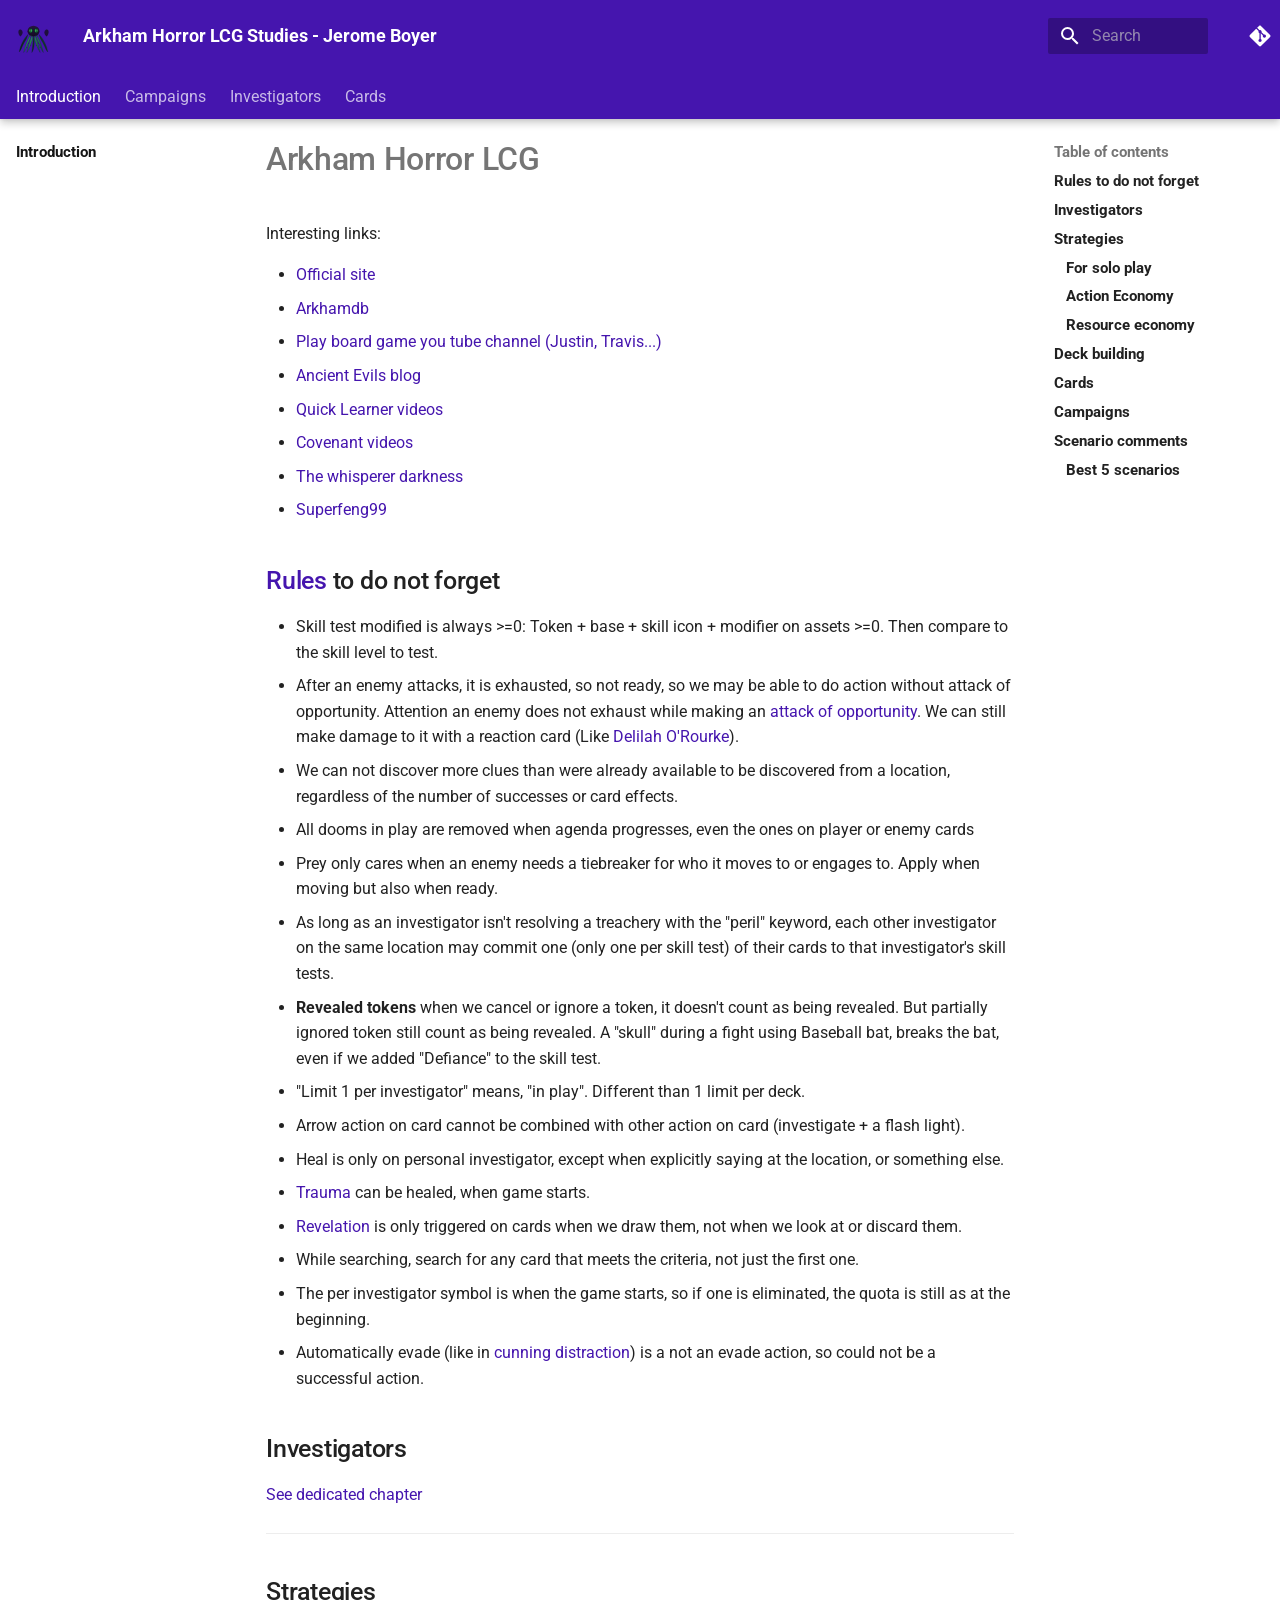
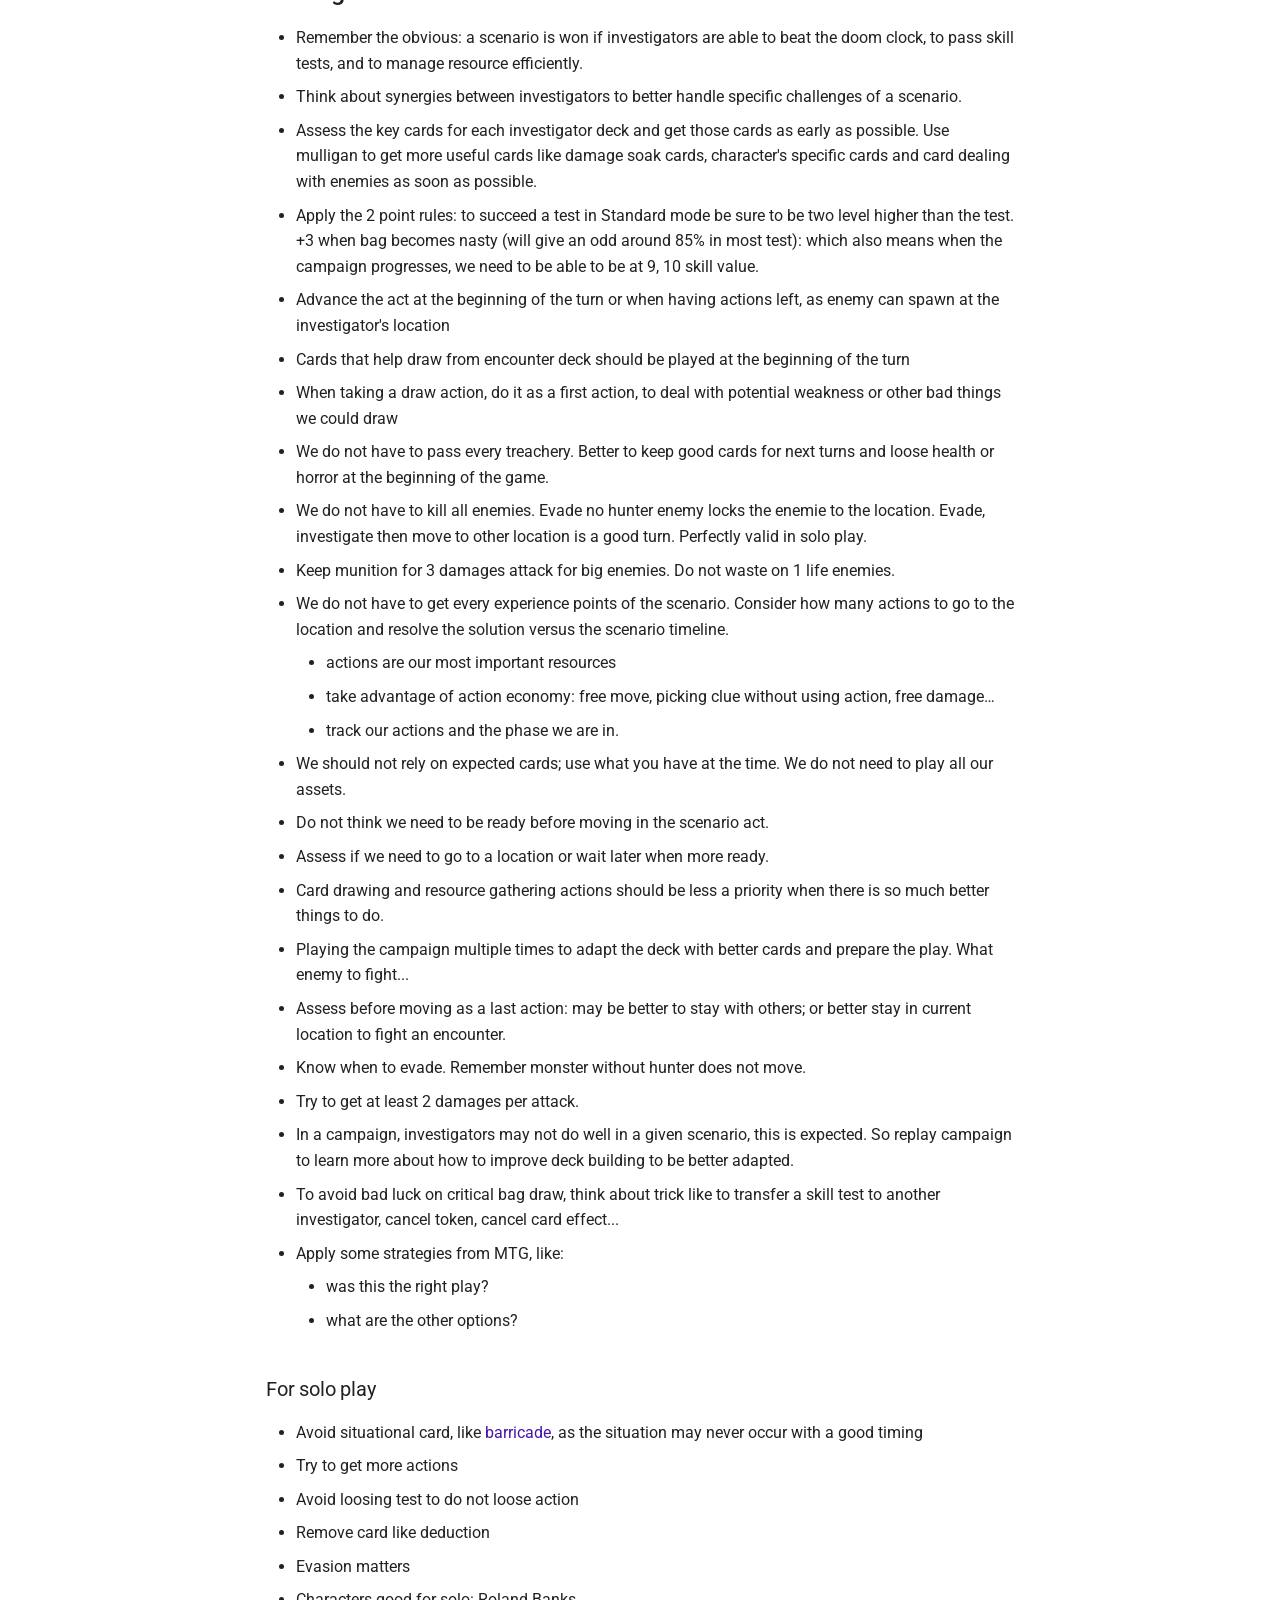
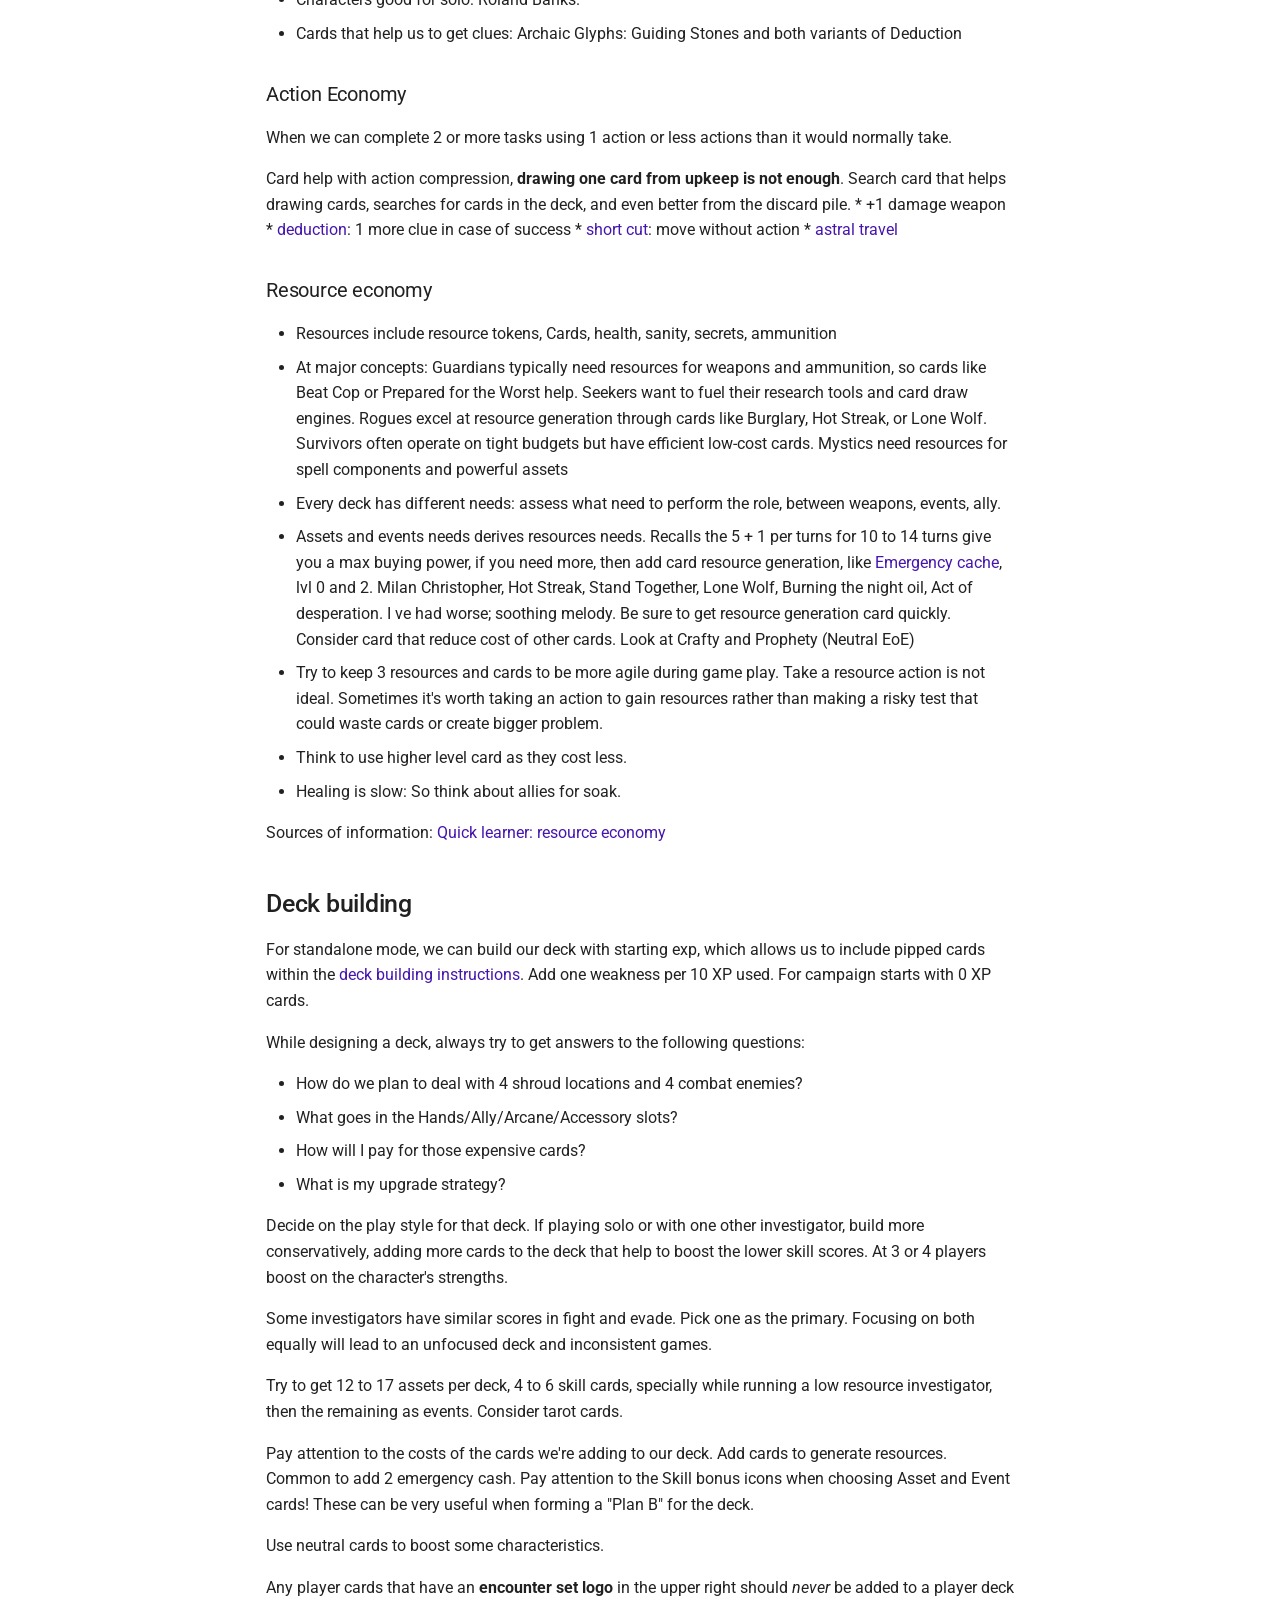
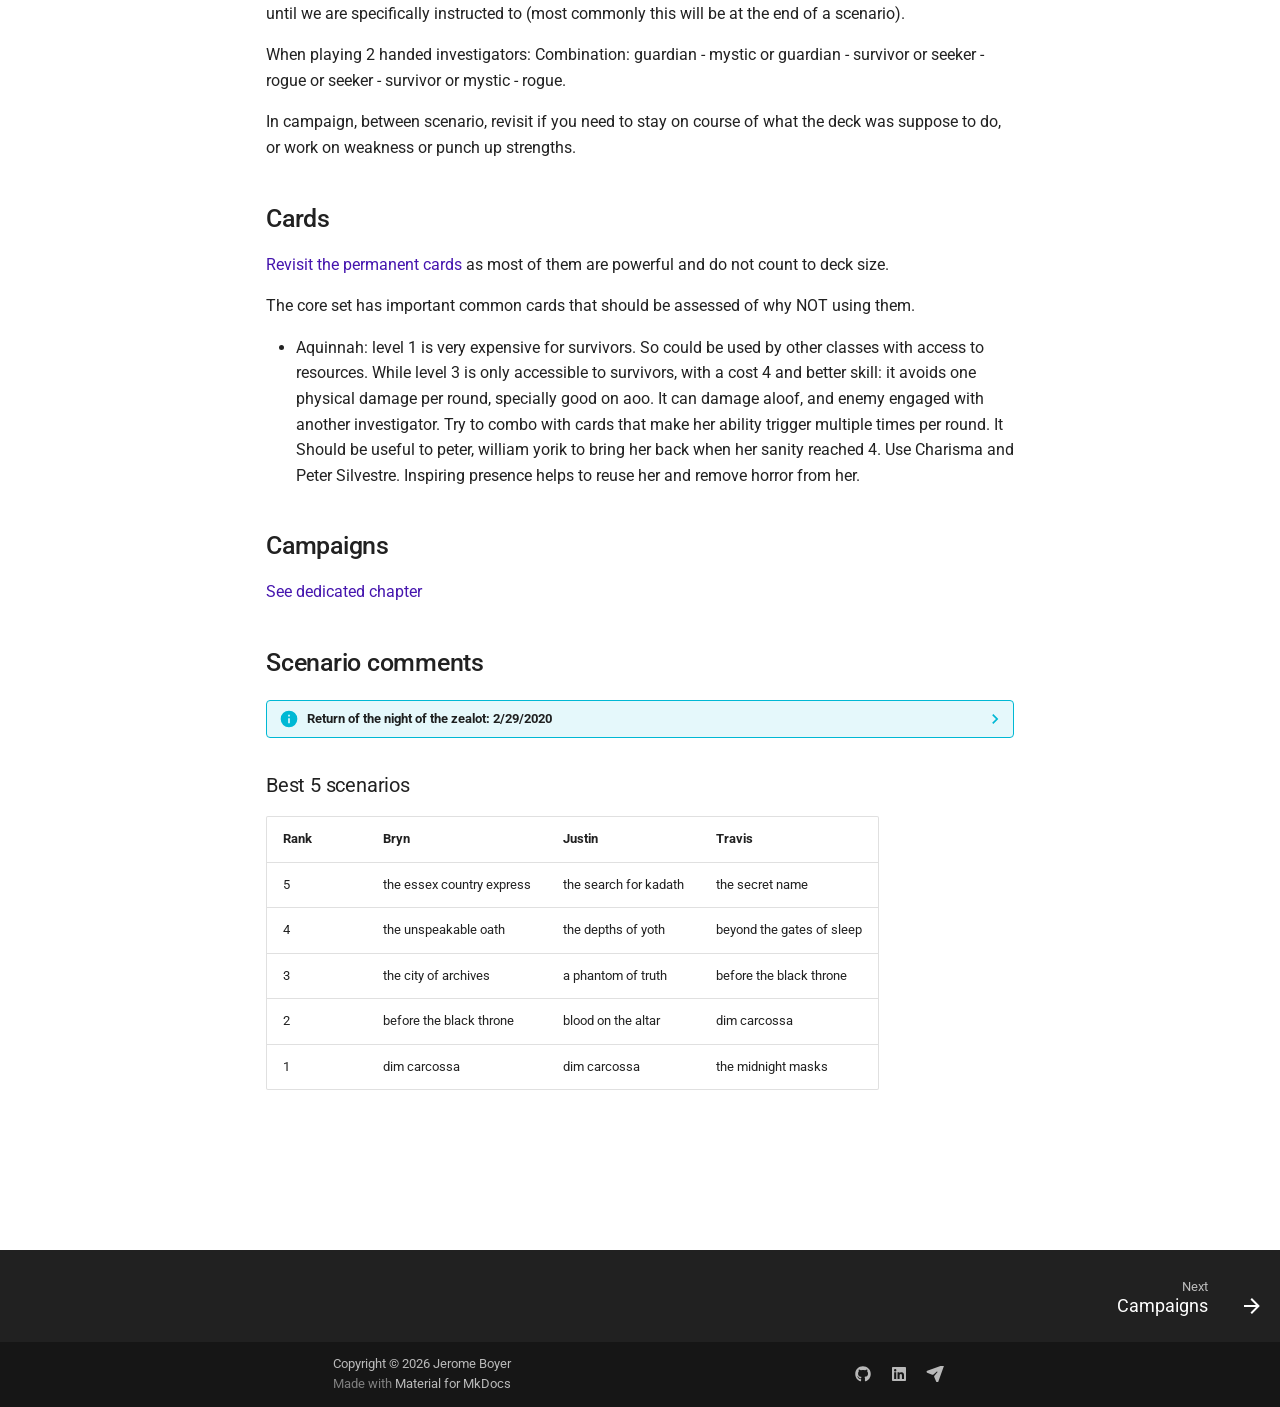
==== index.html @ 2cd0165d "Deployed e284523 with MkDocs version: 1.6.1" ====
<!doctype html><html lang=en class=no-js> <head><meta charset=utf-8><meta name=viewport content="width=device-width,initial-scale=1"><link href=https://jbcodeforce.github.io/ah/ rel=canonical><link href=campaigns/ rel=next><link rel=icon href=assets/logo.svg><meta name=generator content="mkdocs-1.6.1, mkdocs-material-9.7.6"><title>Arkham Horror LCG - Arkham Horror LCG Studies - Jerome Boyer</title><link rel=stylesheet href=assets/stylesheets/main.484c7ddc.min.css><link rel=stylesheet href=assets/stylesheets/palette.ab4e12ef.min.css><link rel=preconnect href=https://fonts.gstatic.com crossorigin><link rel=stylesheet href="https://fonts.googleapis.com/css?family=Roboto:300,300i,400,400i,700,700i%7CRoboto+Mono:400,400i,700,700i&display=fallback"><style>:root{--md-text-font:"Roboto";--md-code-font:"Roboto Mono"}</style><link rel=stylesheet href=extra.css><script>__md_scope=new URL(".",location),__md_hash=e=>[...e].reduce(((e,_)=>(e<<5)-e+_.charCodeAt(0)),0),__md_get=(e,_=localStorage,t=__md_scope)=>JSON.parse(_.getItem(t.pathname+"."+e)),__md_set=(e,_,t=localStorage,a=__md_scope)=>{try{t.setItem(a.pathname+"."+e,JSON.stringify(_))}catch(e){}}</script></head> <body dir=ltr data-md-color-scheme=default data-md-color-primary=indigo data-md-color-accent=indigo> <input class=md-toggle data-md-toggle=drawer type=checkbox id=__drawer autocomplete=off> <input class=md-toggle data-md-toggle=search type=checkbox id=__search autocomplete=off> <label class=md-overlay for=__drawer></label> <div data-md-component=skip> <a href=#arkham-horror-lcg class=md-skip> Skip to content </a> </div> <div data-md-component=announce> </div> <header class="md-header md-header--shadow md-header--lifted" data-md-component=header> <nav class="md-header__inner md-grid" aria-label=Header> <a href=. title="Arkham Horror LCG Studies - Jerome Boyer" class="md-header__button md-logo" aria-label="Arkham Horror LCG Studies - Jerome Boyer" data-md-component=logo> <img src=assets/logo.svg alt=logo> </a> <label class="md-header__button md-icon" for=__drawer> <svg xmlns=http://www.w3.org/2000/svg viewbox="0 0 24 24"><path d="M3 6h18v2H3zm0 5h18v2H3zm0 5h18v2H3z"/></svg> </label> <div class=md-header__title data-md-component=header-title> <div class=md-header__ellipsis> <div class=md-header__topic> <span class=md-ellipsis> Arkham Horror LCG Studies - Jerome Boyer </span> </div> <div class=md-header__topic data-md-component=header-topic> <span class=md-ellipsis> Arkham Horror LCG </span> </div> </div> </div> <label class="md-header__button md-icon" for=__search> <svg xmlns=http://www.w3.org/2000/svg viewbox="0 0 24 24"><path d="M9.5 3A6.5 6.5 0 0 1 16 9.5c0 1.61-.59 3.09-1.56 4.23l.27.27h.79l5 5-1.5 1.5-5-5v-.79l-.27-.27A6.52 6.52 0 0 1 9.5 16 6.5 6.5 0 0 1 3 9.5 6.5 6.5 0 0 1 9.5 3m0 2C7 5 5 7 5 9.5S7 14 9.5 14 14 12 14 9.5 12 5 9.5 5"/></svg> </label> <div class=md-search data-md-component=search role=dialog> <label class=md-search__overlay for=__search></label> <div class=md-search__inner role=search> <form class=md-search__form name=search> <input type=text class=md-search__input name=query aria-label=Search placeholder=Search autocapitalize=off autocorrect=off autocomplete=off spellcheck=false data-md-component=search-query required> <label class="md-search__icon md-icon" for=__search> <svg xmlns=http://www.w3.org/2000/svg viewbox="0 0 24 24"><path d="M9.5 3A6.5 6.5 0 0 1 16 9.5c0 1.61-.59 3.09-1.56 4.23l.27.27h.79l5 5-1.5 1.5-5-5v-.79l-.27-.27A6.52 6.52 0 0 1 9.5 16 6.5 6.5 0 0 1 3 9.5 6.5 6.5 0 0 1 9.5 3m0 2C7 5 5 7 5 9.5S7 14 9.5 14 14 12 14 9.5 12 5 9.5 5"/></svg> <svg xmlns=http://www.w3.org/2000/svg viewbox="0 0 24 24"><path d="M20 11v2H8l5.5 5.5-1.42 1.42L4.16 12l7.92-7.92L13.5 5.5 8 11z"/></svg> </label> <nav class=md-search__options aria-label=Search> <button type=reset class="md-search__icon md-icon" title=Clear aria-label=Clear tabindex=-1> <svg xmlns=http://www.w3.org/2000/svg viewbox="0 0 24 24"><path d="M19 6.41 17.59 5 12 10.59 6.41 5 5 6.41 10.59 12 5 17.59 6.41 19 12 13.41 17.59 19 19 17.59 13.41 12z"/></svg> </button> </nav> <div class=md-search__suggest data-md-component=search-suggest></div> </form> <div class=md-search__output> <div class=md-search__scrollwrap tabindex=0 data-md-scrollfix> <div class=md-search-result data-md-component=search-result> <div class=md-search-result__meta> Initializing search </div> <ol class=md-search-result__list role=presentation></ol> </div> </div> </div> </div> </div> <div class=md-header__source> <a href=https://github.com/jbcodeforce/ah title="Go to repository" class=md-source data-md-component=source> <div class="md-source__icon md-icon"> <svg xmlns=http://www.w3.org/2000/svg viewbox="0 0 448 512"><!-- Font Awesome Free 7.1.0 by @fontawesome - https://fontawesome.com License - https://fontawesome.com/license/free (Icons: CC BY 4.0, Fonts: SIL OFL 1.1, Code: MIT License) Copyright 2025 Fonticons, Inc.--><path d="M439.6 236.1 244 40.5c-5.4-5.5-12.8-8.5-20.4-8.5s-15 3-20.4 8.4L162.5 81l51.5 51.5c27.1-9.1 52.7 16.8 43.4 43.7l49.7 49.7c34.2-11.8 61.2 31 35.5 56.7-26.5 26.5-70.2-2.9-56-37.3L240.3 199v121.9c25.3 12.5 22.3 41.8 9.1 55-6.4 6.4-15.2 10.1-24.3 10.1s-17.8-3.6-24.3-10.1c-17.6-17.6-11.1-46.9 11.2-56v-123c-20.8-8.5-24.6-30.7-18.6-45L142.6 101 8.5 235.1C3 240.6 0 247.9 0 255.5s3 15 8.5 20.4l195.6 195.7c5.4 5.4 12.7 8.4 20.4 8.4s15-3 20.4-8.4l194.7-194.7c5.4-5.4 8.4-12.8 8.4-20.4s-3-15-8.4-20.4"/></svg> </div> <div class=md-source__repository> GitHub </div> </a> </div> </nav> <nav class=md-tabs aria-label=Tabs data-md-component=tabs> <div class=md-grid> <ul class=md-tabs__list> <li class="md-tabs__item md-tabs__item--active"> <a href=. class=md-tabs__link> Introduction </a> </li> <li class=md-tabs__item> <a href=campaigns/ class=md-tabs__link> Campaigns </a> </li> <li class=md-tabs__item> <a href=investigators/ class=md-tabs__link> Investigators </a> </li> <li class=md-tabs__item> <a href=cards/ class=md-tabs__link> Cards </a> </li> </ul> </div> </nav> </header> <div class=md-container data-md-component=container> <main class=md-main data-md-component=main> <div class="md-main__inner md-grid"> <div class="md-sidebar md-sidebar--primary" data-md-component=sidebar data-md-type=navigation> <div class=md-sidebar__scrollwrap> <div class=md-sidebar__inner> <nav class="md-nav md-nav--primary md-nav--lifted" aria-label=Navigation data-md-level=0> <label class=md-nav__title for=__drawer> <a href=. title="Arkham Horror LCG Studies - Jerome Boyer" class="md-nav__button md-logo" aria-label="Arkham Horror LCG Studies - Jerome Boyer" data-md-component=logo> <img src=assets/logo.svg alt=logo> </a> Arkham Horror LCG Studies - Jerome Boyer </label> <div class=md-nav__source> <a href=https://github.com/jbcodeforce/ah title="Go to repository" class=md-source data-md-component=source> <div class="md-source__icon md-icon"> <svg xmlns=http://www.w3.org/2000/svg viewbox="0 0 448 512"><!-- Font Awesome Free 7.1.0 by @fontawesome - https://fontawesome.com License - https://fontawesome.com/license/free (Icons: CC BY 4.0, Fonts: SIL OFL 1.1, Code: MIT License) Copyright 2025 Fonticons, Inc.--><path d="M439.6 236.1 244 40.5c-5.4-5.5-12.8-8.5-20.4-8.5s-15 3-20.4 8.4L162.5 81l51.5 51.5c27.1-9.1 52.7 16.8 43.4 43.7l49.7 49.7c34.2-11.8 61.2 31 35.5 56.7-26.5 26.5-70.2-2.9-56-37.3L240.3 199v121.9c25.3 12.5 22.3 41.8 9.1 55-6.4 6.4-15.2 10.1-24.3 10.1s-17.8-3.6-24.3-10.1c-17.6-17.6-11.1-46.9 11.2-56v-123c-20.8-8.5-24.6-30.7-18.6-45L142.6 101 8.5 235.1C3 240.6 0 247.9 0 255.5s3 15 8.5 20.4l195.6 195.7c5.4 5.4 12.7 8.4 20.4 8.4s15-3 20.4-8.4l194.7-194.7c5.4-5.4 8.4-12.8 8.4-20.4s-3-15-8.4-20.4"/></svg> </div> <div class=md-source__repository> GitHub </div> </a> </div> <ul class=md-nav__list data-md-scrollfix> <li class="md-nav__item md-nav__item--active"> <input class="md-nav__toggle md-toggle" type=checkbox id=__toc> <label class="md-nav__link md-nav__link--active" for=__toc> <span class=md-ellipsis> Introduction </span> <span class="md-nav__icon md-icon"></span> </label> <a href=. class="md-nav__link md-nav__link--active"> <span class=md-ellipsis> Introduction </span> </a> <nav class="md-nav md-nav--secondary" aria-label="Table of contents"> <label class=md-nav__title for=__toc> <span class="md-nav__icon md-icon"></span> Table of contents </label> <ul class=md-nav__list data-md-component=toc data-md-scrollfix> <li class=md-nav__item> <a href=#rules-to-do-not-forget class=md-nav__link> <span class=md-ellipsis> Rules to do not forget </span> </a> </li> <li class=md-nav__item> <a href=#investigators class=md-nav__link> <span class=md-ellipsis> Investigators </span> </a> </li> <li class=md-nav__item> <a href=#strategies class=md-nav__link> <span class=md-ellipsis> Strategies </span> </a> <nav class=md-nav aria-label=Strategies> <ul class=md-nav__list> <li class=md-nav__item> <a href=#for-solo-play class=md-nav__link> <span class=md-ellipsis> For solo play </span> </a> </li> <li class=md-nav__item> <a href=#action-economy class=md-nav__link> <span class=md-ellipsis> Action Economy </span> </a> </li> <li class=md-nav__item> <a href=#resource-economy class=md-nav__link> <span class=md-ellipsis> Resource economy </span> </a> </li> </ul> </nav> </li> <li class=md-nav__item> <a href=#deck-building class=md-nav__link> <span class=md-ellipsis> Deck building </span> </a> </li> <li class=md-nav__item> <a href=#cards class=md-nav__link> <span class=md-ellipsis> Cards </span> </a> </li> <li class=md-nav__item> <a href=#campaigns class=md-nav__link> <span class=md-ellipsis> Campaigns </span> </a> </li> <li class=md-nav__item> <a href=#scenario-comments class=md-nav__link> <span class=md-ellipsis> Scenario comments </span> </a> <nav class=md-nav aria-label="Scenario comments"> <ul class=md-nav__list> <li class=md-nav__item> <a href=#best-5-scenarios class=md-nav__link> <span class=md-ellipsis> Best 5 scenarios </span> </a> </li> </ul> </nav> </li> </ul> </nav> </li> <li class=md-nav__item> <a href=campaigns/ class=md-nav__link> <span class=md-ellipsis> Campaigns </span> </a> </li> <li class="md-nav__item md-nav__item--nested"> <input class="md-nav__toggle md-toggle " type=checkbox id=__nav_3> <label class=md-nav__link for=__nav_3 id=__nav_3_label tabindex=0> <span class=md-ellipsis> Investigators </span> <span class="md-nav__icon md-icon"></span> </label> <nav class=md-nav data-md-level=1 aria-labelledby=__nav_3_label aria-expanded=false> <label class=md-nav__title for=__nav_3> <span class="md-nav__icon md-icon"></span> Investigators </label> <ul class=md-nav__list data-md-scrollfix> <li class=md-nav__item> <a href=investigators/ class=md-nav__link> <span class=md-ellipsis> Investigator List </span> </a> </li> <li class=md-nav__item> <a href=investigators/agatha_crane/ class=md-nav__link> <span class=md-ellipsis> Agatha Crane </span> </a> </li> </ul> </nav> </li> <li class=md-nav__item> <a href=cards/ class=md-nav__link> <span class=md-ellipsis> Cards </span> </a> </li> </ul> </nav> </div> </div> </div> <div class="md-sidebar md-sidebar--secondary" data-md-component=sidebar data-md-type=toc> <div class=md-sidebar__scrollwrap> <div class=md-sidebar__inner> <nav class="md-nav md-nav--secondary" aria-label="Table of contents"> <label class=md-nav__title for=__toc> <span class="md-nav__icon md-icon"></span> Table of contents </label> <ul class=md-nav__list data-md-component=toc data-md-scrollfix> <li class=md-nav__item> <a href=#rules-to-do-not-forget class=md-nav__link> <span class=md-ellipsis> Rules to do not forget </span> </a> </li> <li class=md-nav__item> <a href=#investigators class=md-nav__link> <span class=md-ellipsis> Investigators </span> </a> </li> <li class=md-nav__item> <a href=#strategies class=md-nav__link> <span class=md-ellipsis> Strategies </span> </a> <nav class=md-nav aria-label=Strategies> <ul class=md-nav__list> <li class=md-nav__item> <a href=#for-solo-play class=md-nav__link> <span class=md-ellipsis> For solo play </span> </a> </li> <li class=md-nav__item> <a href=#action-economy class=md-nav__link> <span class=md-ellipsis> Action Economy </span> </a> </li> <li class=md-nav__item> <a href=#resource-economy class=md-nav__link> <span class=md-ellipsis> Resource economy </span> </a> </li> </ul> </nav> </li> <li class=md-nav__item> <a href=#deck-building class=md-nav__link> <span class=md-ellipsis> Deck building </span> </a> </li> <li class=md-nav__item> <a href=#cards class=md-nav__link> <span class=md-ellipsis> Cards </span> </a> </li> <li class=md-nav__item> <a href=#campaigns class=md-nav__link> <span class=md-ellipsis> Campaigns </span> </a> </li> <li class=md-nav__item> <a href=#scenario-comments class=md-nav__link> <span class=md-ellipsis> Scenario comments </span> </a> <nav class=md-nav aria-label="Scenario comments"> <ul class=md-nav__list> <li class=md-nav__item> <a href=#best-5-scenarios class=md-nav__link> <span class=md-ellipsis> Best 5 scenarios </span> </a> </li> </ul> </nav> </li> </ul> </nav> </div> </div> </div> <div class=md-content data-md-component=content> <article class="md-content__inner md-typeset"> <h1 id=arkham-horror-lcg>Arkham Horror LCG<a class=headerlink href=#arkham-horror-lcg title="Permanent link">&para;</a></h1> <p>Interesting links:</p> <ul> <li><a href=https://www.fantasyflightgames.com/en/products/arkham-horror-the-card-game/ >Official site</a></li> <li><a href=https://arkhamdb.com>Arkhamdb</a></li> <li><a href=https://www.youtube.com/@PlayingBoardGames>Play board game you tube channel (Justin, Travis...)</a></li> <li><a href=https://derbk.com/ancientevils/ >Ancient Evils blog</a></li> <li><a href=https://www.youtube.com/@Quick_Learner/videos>Quick Learner videos</a></li> <li><a href="https://www.youtube.com/playlist?list=PLmHifZPFC_JsRF8Zrav13ESRNaEJ6i967">Covenant videos</a></li> <li><a href=https://www.youtube.com/@TheWhispererinDarkness>The whisperer darkness</a></li> <li><a href=https://www.youtube.com/@superfeng99/videos>Superfeng99</a></li> </ul> <h2 id=rules-to-do-not-forget><a href=https://arkhamdb.com/rules>Rules</a> to do not forget<a class=headerlink href=#rules-to-do-not-forget title="Permanent link">&para;</a></h2> <ul> <li>Skill test modified is always &gt;=0: Token + base + skill icon + modifier on assets &gt;=0. Then compare to the skill level to test.</li> <li>After an enemy attacks, it is exhausted, so not ready, so we may be able to do action without attack of opportunity. Attention an enemy does not exhaust while making an <a href=https://arkhamdb.com/rules#Attack_of_Opportunity>attack of opportunity</a>. We can still make damage to it with a reaction card (Like <a href=https://arkhamdb.com/card/06281>Delilah O'Rourke</a>).</li> <li>We can not discover more clues than were already available to be discovered from a location, regardless of the number of successes or card effects.</li> <li>All dooms in play are removed when agenda progresses, even the ones on player or enemy cards</li> <li>Prey only cares when an enemy needs a tiebreaker for who it moves to or engages to. Apply when moving but also when ready.</li> <li>As long as an investigator isn't resolving a treachery with the "peril" keyword, each other investigator on the same location may commit one (only one per skill test) of their cards to that investigator's skill tests.</li> <li><strong>Revealed tokens</strong> when we cancel or ignore a token, it doesn't count as being revealed. But partially ignored token still count as being revealed. A "skull" during a fight using Baseball bat, breaks the bat, even if we added "Defiance" to the skill test.</li> <li>"Limit 1 per investigator" means, "in play". Different than 1 limit per deck.</li> <li>Arrow action on card cannot be combined with other action on card (investigate + a flash light).</li> <li>Heal is only on personal investigator, except when explicitly saying at the location, or something else.</li> <li><a href=https://arkhamdb.com/rules#Trauma>Trauma</a> can be healed, when game starts.</li> <li><a href=https://arkhamdb.com/rules#Revelation>Revelation</a> is only triggered on cards when we draw them, not when we look at or discard them.</li> <li>While searching, search for any card that meets the criteria, not just the first one.</li> <li>The per investigator symbol is when the game starts, so if one is eliminated, the quota is still as at the beginning.</li> <li>Automatically evade (like in <a href=https://arkhamdb.com/card/01078>cunning distraction</a>) is a not an evade action, so could not be a successful action. </li> </ul> <h2 id=investigators>Investigators<a class=headerlink href=#investigators title="Permanent link">&para;</a></h2> <p><a href=investigators.md>See dedicated chapter</a></p> <hr> <h2 id=strategies>Strategies<a class=headerlink href=#strategies title="Permanent link">&para;</a></h2> <ul> <li>Remember the obvious: a scenario is won if investigators are able to beat the doom clock, to pass skill tests, and to manage resource efficiently.</li> <li>Think about synergies between investigators to better handle specific challenges of a scenario.</li> <li>Assess the key cards for each investigator deck and get those cards as early as possible. Use mulligan to get more useful cards like damage soak cards, character's specific cards and card dealing with enemies as soon as possible. </li> <li>Apply the 2 point rules: to succeed a test in Standard mode be sure to be two level higher than the test. +3 when bag becomes nasty (will give an odd around 85% in most test): which also means when the campaign progresses, we need to be able to be at 9, 10 skill value.</li> <li>Advance the act at the beginning of the turn or when having actions left, as enemy can spawn at the investigator's location</li> <li>Cards that help draw from encounter deck should be played at the beginning of the turn</li> <li>When taking a draw action, do it as a first action, to deal with potential weakness or other bad things we could draw</li> <li>We do not have to pass every treachery. Better to keep good cards for next turns and loose health or horror at the beginning of the game.</li> <li>We do not have to kill all enemies. Evade no hunter enemy locks the enemie to the location. Evade, investigate then move to other location is a good turn. Perfectly valid in solo play.</li> <li>Keep munition for 3 damages attack for big enemies. Do not waste on 1 life enemies.</li> <li> <p>We do not have to get every experience points of the scenario. Consider how many actions to go to the location and resolve the solution versus the scenario timeline.</p> <ul> <li>actions are our most important resources</li> <li>take advantage of action economy: free move, picking clue without using action, free damage…</li> <li>track our actions and the phase we are in.</li> </ul> </li> <li> <p>We should not rely on expected cards; use what you have at the time. We do not need to play all our assets.</p> </li> <li>Do not think we need to be ready before moving in the scenario act.</li> <li>Assess if we need to go to a location or wait later when more ready.</li> <li>Card drawing and resource gathering actions should be less a priority when there is so much better things to do.</li> <li>Playing the campaign multiple times to adapt the deck with better cards and prepare the play. What enemy to fight...</li> <li>Assess before moving as a last action: may be better to stay with others; or better stay in current location to fight an encounter.</li> <li>Know when to evade. Remember monster without hunter does not move. </li> <li>Try to get at least 2 damages per attack.</li> <li>In a campaign, investigators may not do well in a given scenario, this is expected. So replay campaign to learn more about how to improve deck building to be better adapted.</li> <li>To avoid bad luck on critical bag draw, think about trick like to transfer a skill test to another investigator, cancel token, cancel card effect...</li> <li> <p>Apply some strategies from MTG, like: </p> <ul> <li>was this the right play?</li> <li>what are the other options?</li> </ul> </li> </ul> <h3 id=for-solo-play>For solo play<a class=headerlink href=#for-solo-play title="Permanent link">&para;</a></h3> <ul> <li>Avoid situational card, like <a href=https://arkhamdb.com/card/01038>barricade</a>, as the situation may never occur with a good timing</li> <li>Try to get more actions</li> <li>Avoid loosing test to do not loose action</li> <li>Remove card like deduction</li> <li>Evasion matters</li> <li>Characters good for solo: Roland Banks. </li> <li>Cards that help us to get clues: Archaic Glyphs: Guiding Stones and both variants of Deduction</li> </ul> <h3 id=action-economy>Action Economy<a class=headerlink href=#action-economy title="Permanent link">&para;</a></h3> <p>When we can complete 2 or more tasks using 1 action or less actions than it would normally take.</p> <p>Card help with action compression, <strong>drawing one card from upkeep is not enough</strong>. Search card that helps drawing cards, searches for cards in the deck, and even better from the discard pile. * +1 damage weapon * <a href=https://arkhamdb.com/card/02150>deduction</a>: 1 more clue in case of success * <a href="https://arkhamdb.com/find?q=short+cut&sort=set&view=card&decks=all&spoilers=hide">short cut</a>: move without action * <a href=https://arkhamdb.com/card/03034>astral travel</a> </p> <h3 id=resource-economy>Resource economy<a class=headerlink href=#resource-economy title="Permanent link">&para;</a></h3> <ul> <li>Resources include resource tokens, Cards, health, sanity, secrets, ammunition </li> <li>At major concepts: Guardians typically need resources for weapons and ammunition, so cards like Beat Cop or Prepared for the Worst help. Seekers want to fuel their research tools and card draw engines. Rogues excel at resource generation through cards like Burglary, Hot Streak, or Lone Wolf. Survivors often operate on tight budgets but have efficient low-cost cards. Mystics need resources for spell components and powerful assets</li> <li>Every deck has different needs: assess what need to perform the role, between weapons, events, ally. </li> <li>Assets and events needs derives resources needs. Recalls the 5 + 1 per turns for 10 to 14 turns give you a max buying power, if you need more, then add card resource generation, like <a href>Emergency cache</a>, lvl 0 and 2. Milan Christopher, Hot Streak, Stand Together, Lone Wolf, Burning the night oil, Act of desperation. I ve had worse; soothing melody. Be sure to get resource generation card quickly. Consider card that reduce cost of other cards. Look at Crafty and Prophety (Neutral EoE)</li> <li>Try to keep 3 resources and cards to be more agile during game play. Take a resource action is not ideal. Sometimes it's worth taking an action to gain resources rather than making a risky test that could waste cards or create bigger problem.</li> <li>Think to use higher level card as they cost less.</li> <li>Healing is slow: So think about allies for soak. </li> </ul> <p>Sources of information: <a href="https://www.youtube.com/watch?v=AVLicWnVVxM">Quick learner: resource economy</a></p> <h2 id=deck-building>Deck building<a class=headerlink href=#deck-building title="Permanent link">&para;</a></h2> <p>For standalone mode, we can build our deck with starting exp, which allows us to include pipped cards within the <a href=https://arkhamdb.com/rules#Experience>deck building instructions</a>. Add one weakness per 10 XP used. For campaign starts with 0 XP cards.</p> <p>While designing a deck, always try to get answers to the following questions:</p> <ul> <li>How do we plan to deal with 4 shroud locations and 4 combat enemies?</li> <li>What goes in the Hands/Ally/Arcane/Accessory slots?</li> <li>How will I pay for those expensive cards?</li> <li>What is my upgrade strategy?</li> </ul> <p>Decide on the play style for that deck. If playing solo or with one other investigator, build more conservatively, adding more cards to the deck that help to boost the lower skill scores. At 3 or 4 players boost on the character's strengths.</p> <p>Some investigators have similar scores in fight and evade. Pick one as the primary. Focusing on both equally will lead to an unfocused deck and inconsistent games.</p> <p>Try to get 12 to 17 assets per deck, 4 to 6 skill cards, specially while running a low resource investigator, then the remaining as events. Consider tarot cards.</p> <p>Pay attention to the costs of the cards we're adding to our deck. Add cards to generate resources. Common to add 2 emergency cash. Pay attention to the Skill bonus icons when choosing Asset and Event cards! These can be very useful when forming a "Plan B" for the deck.</p> <p>Use neutral cards to boost some characteristics.</p> <p>Any player cards that have an <strong>encounter set logo</strong> in the upper right should <em>never</em> be added to a player deck until we are specifically instructed to (most commonly this will be at the end of a scenario).</p> <p>When playing 2 handed investigators: Combination: guardian - mystic or guardian - survivor or seeker - rogue or seeker - survivor or mystic - rogue.</p> <p>In campaign, between scenario, revisit if you need to stay on course of what the deck was suppose to do, or work on weakness or punch up strengths. </p> <h2 id=cards>Cards<a class=headerlink href=#cards title="Permanent link">&para;</a></h2> <p><a href="https://arkhamdb.com/find?q=x%3Apermanent&decks=player">Revisit the permanent cards</a> as most of them are powerful and do not count to deck size.</p> <p>The core set has important common cards that should be assessed of why NOT using them.</p> <ul> <li>Aquinnah: level 1 is very expensive for survivors. So could be used by other classes with access to resources. While level 3 is only accessible to survivors, with a cost 4 and better skill: it avoids one physical damage per round, specially good on aoo. It can damage aloof, and enemy engaged with another investigator. Try to combo with cards that make her ability trigger multiple times per round. It Should be useful to peter, william yorik to bring her back when her sanity reached 4. Use Charisma and Peter Silvestre. Inspiring presence helps to reuse her and remove horror from her.</li> </ul> <h2 id=campaigns>Campaigns<a class=headerlink href=#campaigns title="Permanent link">&para;</a></h2> <p><a href=campaign.md>See dedicated chapter</a></p> <h2 id=scenario-comments>Scenario comments<a class=headerlink href=#scenario-comments title="Permanent link">&para;</a></h2> <details class="- info"> <summary>Return of the night of the zealot: 2/29/2020</summary> <p>with <a href=https://arkhamdb.com/deck/view/627017>Daisy Walker</a> and <a href=https://arkhamdb.com/deck/view/611917>Skid O’Toole</a>.</p> <ul> <li>Daisy and Skid get rid of the ghouls priest at the last turn.</li> <li>Lita Chantler burns the house to the ground. and joins Daisy to work on enemies</li> <li>Daisy has 2 traumas after the gathering</li> <li>The team gets insight into the hidden world of the Mythos: total victory: 6 VP for gouls 2 VP location + 2 = 10 VPs</li> <li>Daisy spent 6 xp and skids 10 xp</li> <li>The midnight masks: R2. </li> <li>Cultists we interrogated: ruth turner, peter warren</li> <li>Cultists who got away: bill cooper, herman collins, victoria devereux, jeremiah pierce</li> <li>It is past midnight</li> <li>5xp but skids has his hospital debts so only 3xps for him</li> <li>Ghoul priest is still alive.</li> <li>The cult worships Umordhoth a monstrous entity from another realm. But we discovered that lita sets this event in motion. From a journal possessed by the cultist, there is a dark ritual to be performed in the wood of south Arkham to bring umordhoth back.</li> </ul> </details> <h3 id=best-5-scenarios>Best 5 scenarios<a class=headerlink href=#best-5-scenarios title="Permanent link">&para;</a></h3> <table> <thead> <tr> <th>Rank</th> <th>Bryn</th> <th>Justin</th> <th>Travis</th> </tr> </thead> <tbody> <tr> <td>5</td> <td>the essex country express</td> <td>the search for kadath</td> <td>the secret name</td> </tr> <tr> <td>4</td> <td>the unspeakable oath</td> <td>the depths of yoth</td> <td>beyond the gates of sleep</td> </tr> <tr> <td>3</td> <td>the city of archives</td> <td>a phantom of truth</td> <td>before the black throne</td> </tr> <tr> <td>2</td> <td>before the black throne</td> <td>blood on the altar</td> <td>dim carcossa</td> </tr> <tr> <td>1</td> <td>dim carcossa</td> <td>dim carcossa</td> <td>the midnight masks</td> </tr> </tbody> </table> </article> </div> <script>var tabs=__md_get("__tabs");if(Array.isArray(tabs))e:for(var set of document.querySelectorAll(".tabbed-set")){var labels=set.querySelector(".tabbed-labels");for(var tab of tabs)for(var label of labels.getElementsByTagName("label"))if(label.innerText.trim()===tab){var input=document.getElementById(label.htmlFor);input.checked=!0;continue e}}</script> <script>var target=document.getElementById(location.hash.slice(1));target&&target.name&&(target.checked=target.name.startsWith("__tabbed_"))</script> </div> <button type=button class="md-top md-icon" data-md-component=top hidden> <svg xmlns=http://www.w3.org/2000/svg viewbox="0 0 24 24"><path d="M13 20h-2V8l-5.5 5.5-1.42-1.42L12 4.16l7.92 7.92-1.42 1.42L13 8z"/></svg> Back to top </button> </main> <footer class=md-footer> <nav class="md-footer__inner md-grid" aria-label=Footer> <a href=campaigns/ class="md-footer__link md-footer__link--next" aria-label="Next: Campaigns"> <div class=md-footer__title> <span class=md-footer__direction> Next </span> <div class=md-ellipsis> Campaigns </div> </div> <div class="md-footer__button md-icon"> <svg xmlns=http://www.w3.org/2000/svg viewbox="0 0 24 24"><path d="M4 11v2h12l-5.5 5.5 1.42 1.42L19.84 12l-7.92-7.92L10.5 5.5 16 11z"/></svg> </div> </a> </nav> <div class="md-footer-meta md-typeset"> <div class="md-footer-meta__inner md-grid"> <div class=md-copyright> <div class=md-copyright__highlight> Copyright &copy; 2026 Jerome Boyer </div> Made with <a href=https://squidfunk.github.io/mkdocs-material/ target=_blank rel=noopener> Material for MkDocs </a> </div> <div class=md-social> <a href=https://github.com/jbcodeforce target=_blank rel=noopener title=github.com class=md-social__link> <svg xmlns=http://www.w3.org/2000/svg viewbox="0 0 512 512"><!-- Font Awesome Free 7.1.0 by @fontawesome - https://fontawesome.com License - https://fontawesome.com/license/free (Icons: CC BY 4.0, Fonts: SIL OFL 1.1, Code: MIT License) Copyright 2025 Fonticons, Inc.--><path d="M173.9 397.4c0 2-2.3 3.6-5.2 3.6-3.3.3-5.6-1.3-5.6-3.6 0-2 2.3-3.6 5.2-3.6 3-.3 5.6 1.3 5.6 3.6m-31.1-4.5c-.7 2 1.3 4.3 4.3 4.9 2.6 1 5.6 0 6.2-2s-1.3-4.3-4.3-5.2c-2.6-.7-5.5.3-6.2 2.3m44.2-1.7c-2.9.7-4.9 2.6-4.6 4.9.3 2 2.9 3.3 5.9 2.6 2.9-.7 4.9-2.6 4.6-4.6-.3-1.9-3-3.2-5.9-2.9M252.8 8C114.1 8 8 113.3 8 252c0 110.9 69.8 205.8 169.5 239.2 12.8 2.3 17.3-5.6 17.3-12.1 0-6.2-.3-40.4-.3-61.4 0 0-70 15-84.7-29.8 0 0-11.4-29.1-27.8-36.6 0 0-22.9-15.7 1.6-15.4 0 0 24.9 2 38.6 25.8 21.9 38.6 58.6 27.5 72.9 20.9 2.3-16 8.8-27.1 16-33.7-55.9-6.2-112.3-14.3-112.3-110.5 0-27.5 7.6-41.3 23.6-58.9-2.6-6.5-11.1-33.3 2.6-67.9 20.9-6.5 69 27 69 27 20-5.6 41.5-8.5 62.8-8.5s42.8 2.9 62.8 8.5c0 0 48.1-33.6 69-27 13.7 34.7 5.2 61.4 2.6 67.9 16 17.7 25.8 31.5 25.8 58.9 0 96.5-58.9 104.2-114.8 110.5 9.2 7.9 17 22.9 17 46.4 0 33.7-.3 75.4-.3 83.6 0 6.5 4.6 14.4 17.3 12.1C436.2 457.8 504 362.9 504 252 504 113.3 391.5 8 252.8 8M105.2 352.9c-1.3 1-1 3.3.7 5.2 1.6 1.6 3.9 2.3 5.2 1 1.3-1 1-3.3-.7-5.2-1.6-1.6-3.9-2.3-5.2-1m-10.8-8.1c-.7 1.3.3 2.9 2.3 3.9 1.6 1 3.6.7 4.3-.7.7-1.3-.3-2.9-2.3-3.9-2-.6-3.6-.3-4.3.7m32.4 35.6c-1.6 1.3-1 4.3 1.3 6.2 2.3 2.3 5.2 2.6 6.5 1 1.3-1.3.7-4.3-1.3-6.2-2.2-2.3-5.2-2.6-6.5-1m-11.4-14.7c-1.6 1-1.6 3.6 0 5.9s4.3 3.3 5.6 2.3c1.6-1.3 1.6-3.9 0-6.2-1.4-2.3-4-3.3-5.6-2"/></svg> </a> <a href=https://linkedin.com/in/jeromeboyer target=_blank rel=noopener title=linkedin.com class=md-social__link> <svg xmlns=http://www.w3.org/2000/svg viewbox="0 0 448 512"><!-- Font Awesome Free 7.1.0 by @fontawesome - https://fontawesome.com License - https://fontawesome.com/license/free (Icons: CC BY 4.0, Fonts: SIL OFL 1.1, Code: MIT License) Copyright 2025 Fonticons, Inc.--><path d="M416 32H31.9C14.3 32 0 46.5 0 64.3v383.4C0 465.5 14.3 480 31.9 480H416c17.6 0 32-14.5 32-32.3V64.3c0-17.8-14.4-32.3-32-32.3M135.4 416H69V202.2h66.5V416zM102.2 96a38.5 38.5 0 1 1 0 77 38.5 38.5 0 1 1 0-77m282.1 320h-66.4V312c0-24.8-.5-56.7-34.5-56.7-34.6 0-39.9 27-39.9 54.9V416h-66.4V202.2h63.7v29.2h.9c8.9-16.8 30.6-34.5 62.9-34.5 67.2 0 79.7 44.3 79.7 101.9z"/></svg> </a> <a href target=_blank rel=noopener title class=md-social__link> <svg xmlns=http://www.w3.org/2000/svg viewbox="0 0 576 512"><!-- Font Awesome Free 7.1.0 by @fontawesome - https://fontawesome.com License - https://fontawesome.com/license/free (Icons: CC BY 4.0, Fonts: SIL OFL 1.1, Code: MIT License) Copyright 2025 Fonticons, Inc.--><path d="M536.4-26.3c9.8-3.5 20.6-1 28 6.3s9.8 18.2 6.3 28l-178 496.9c-5 13.9-18.1 23.1-32.8 23.1-14.2 0-27-8.6-32.3-21.7l-64.2-158c-4.5-11-2.5-23.6 5.2-32.6l94.5-112.4c5.1-6.1 4.7-15-.9-20.6s-14.6-6-20.6-.9l-112.4 94.3c-9.1 7.6-21.6 9.6-32.6 5.2L38.1 216.8c-13.1-5.3-21.7-18.1-21.7-32.3 0-14.7 9.2-27.8 23.1-32.8z"/></svg> </a> </div> </div> </div> </footer> </div> <div class=md-dialog data-md-component=dialog> <div class="md-dialog__inner md-typeset"></div> </div> <div class=md-progress data-md-component=progress role=progressbar></div> <script id=__config type=application/json>{"annotate": null, "base": ".", "features": ["content.code.annotate", "content.code.copy", "content.tooltips", "content.tabs.link", "search.suggest", "search.highlight", "navigation.instant", "navigation.instant.progress", "navigation.tabs", "navigation.tabs.sticky", "navigation.tracking", "navigation.top", "navigation.footer"], "search": "assets/javascripts/workers/search.2c215733.min.js", "tags": null, "translations": {"clipboard.copied": "Copied to clipboard", "clipboard.copy": "Copy to clipboard", "search.result.more.one": "1 more on this page", "search.result.more.other": "# more on this page", "search.result.none": "No matching documents", "search.result.one": "1 matching document", "search.result.other": "# matching documents", "search.result.placeholder": "Type to start searching", "search.result.term.missing": "Missing", "select.version": "Select version"}, "version": null}</script> <script src=assets/javascripts/bundle.79ae519e.min.js></script> </body> </html>
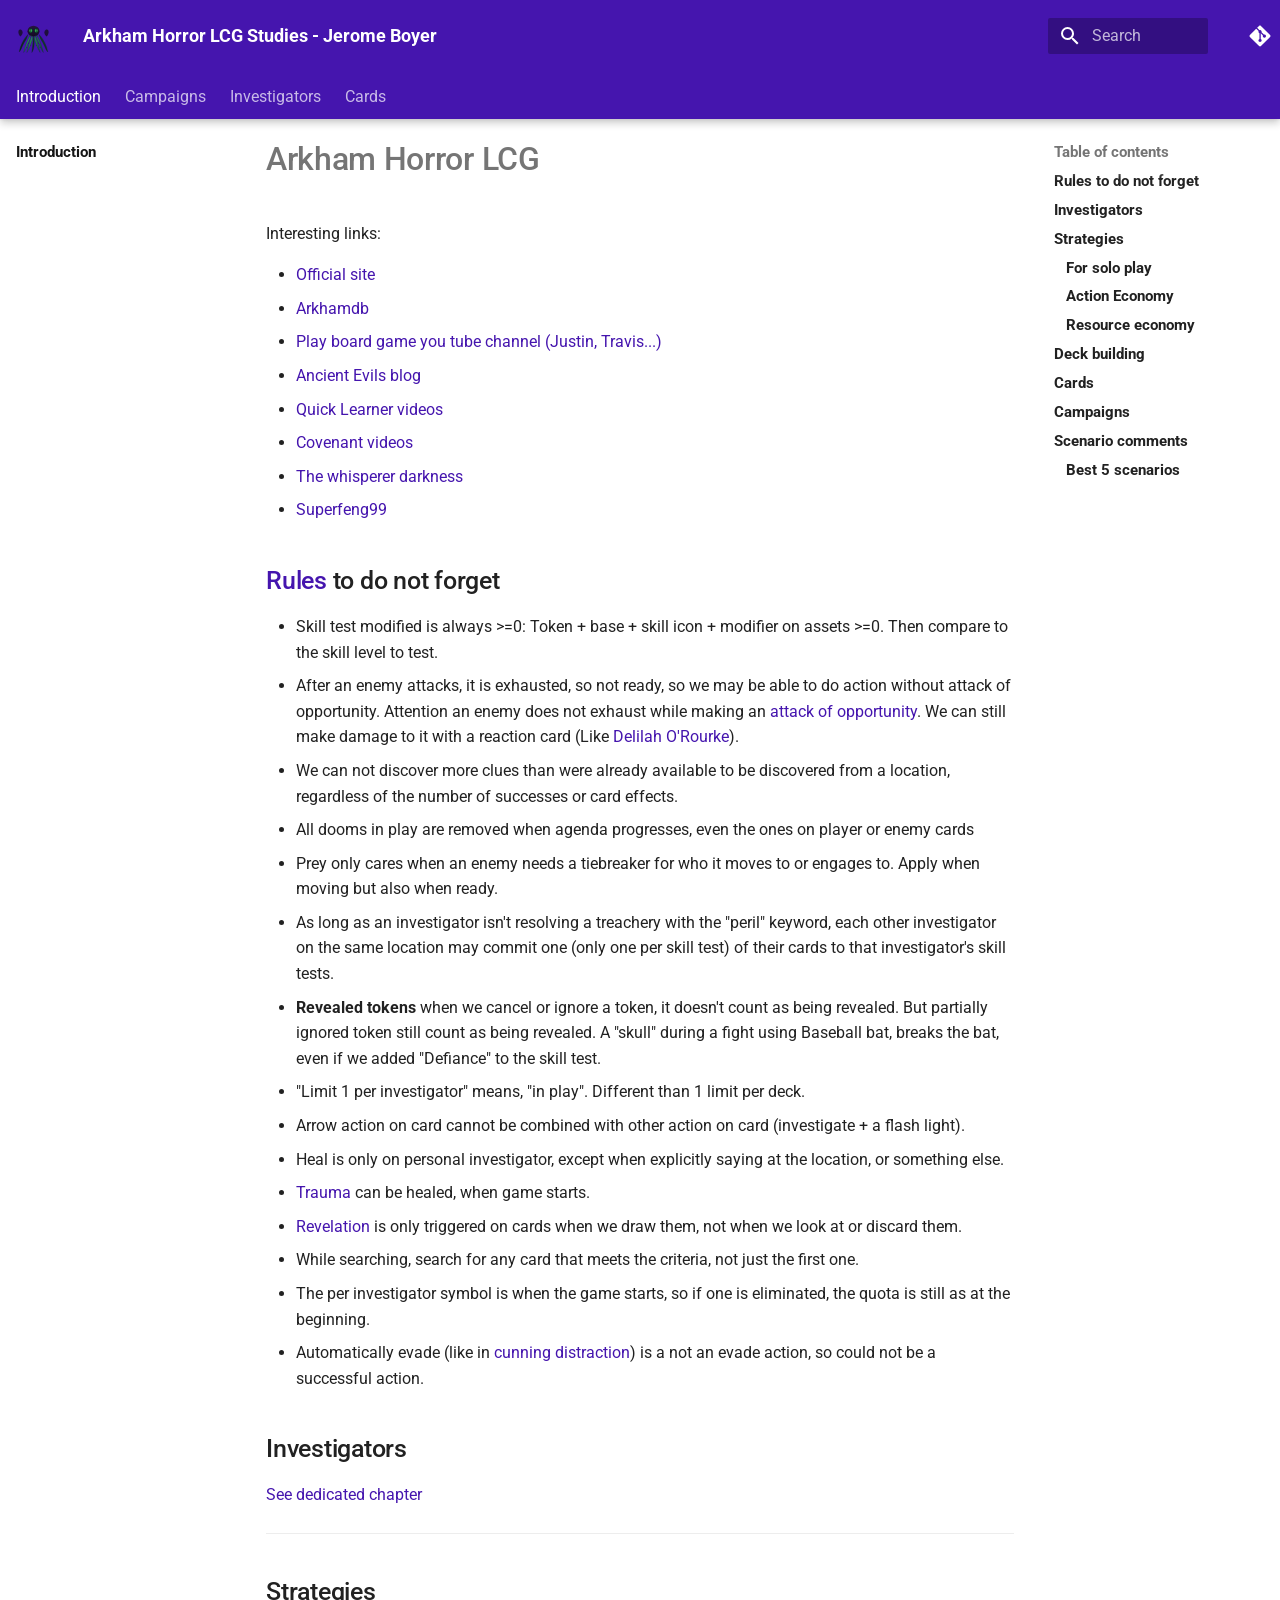
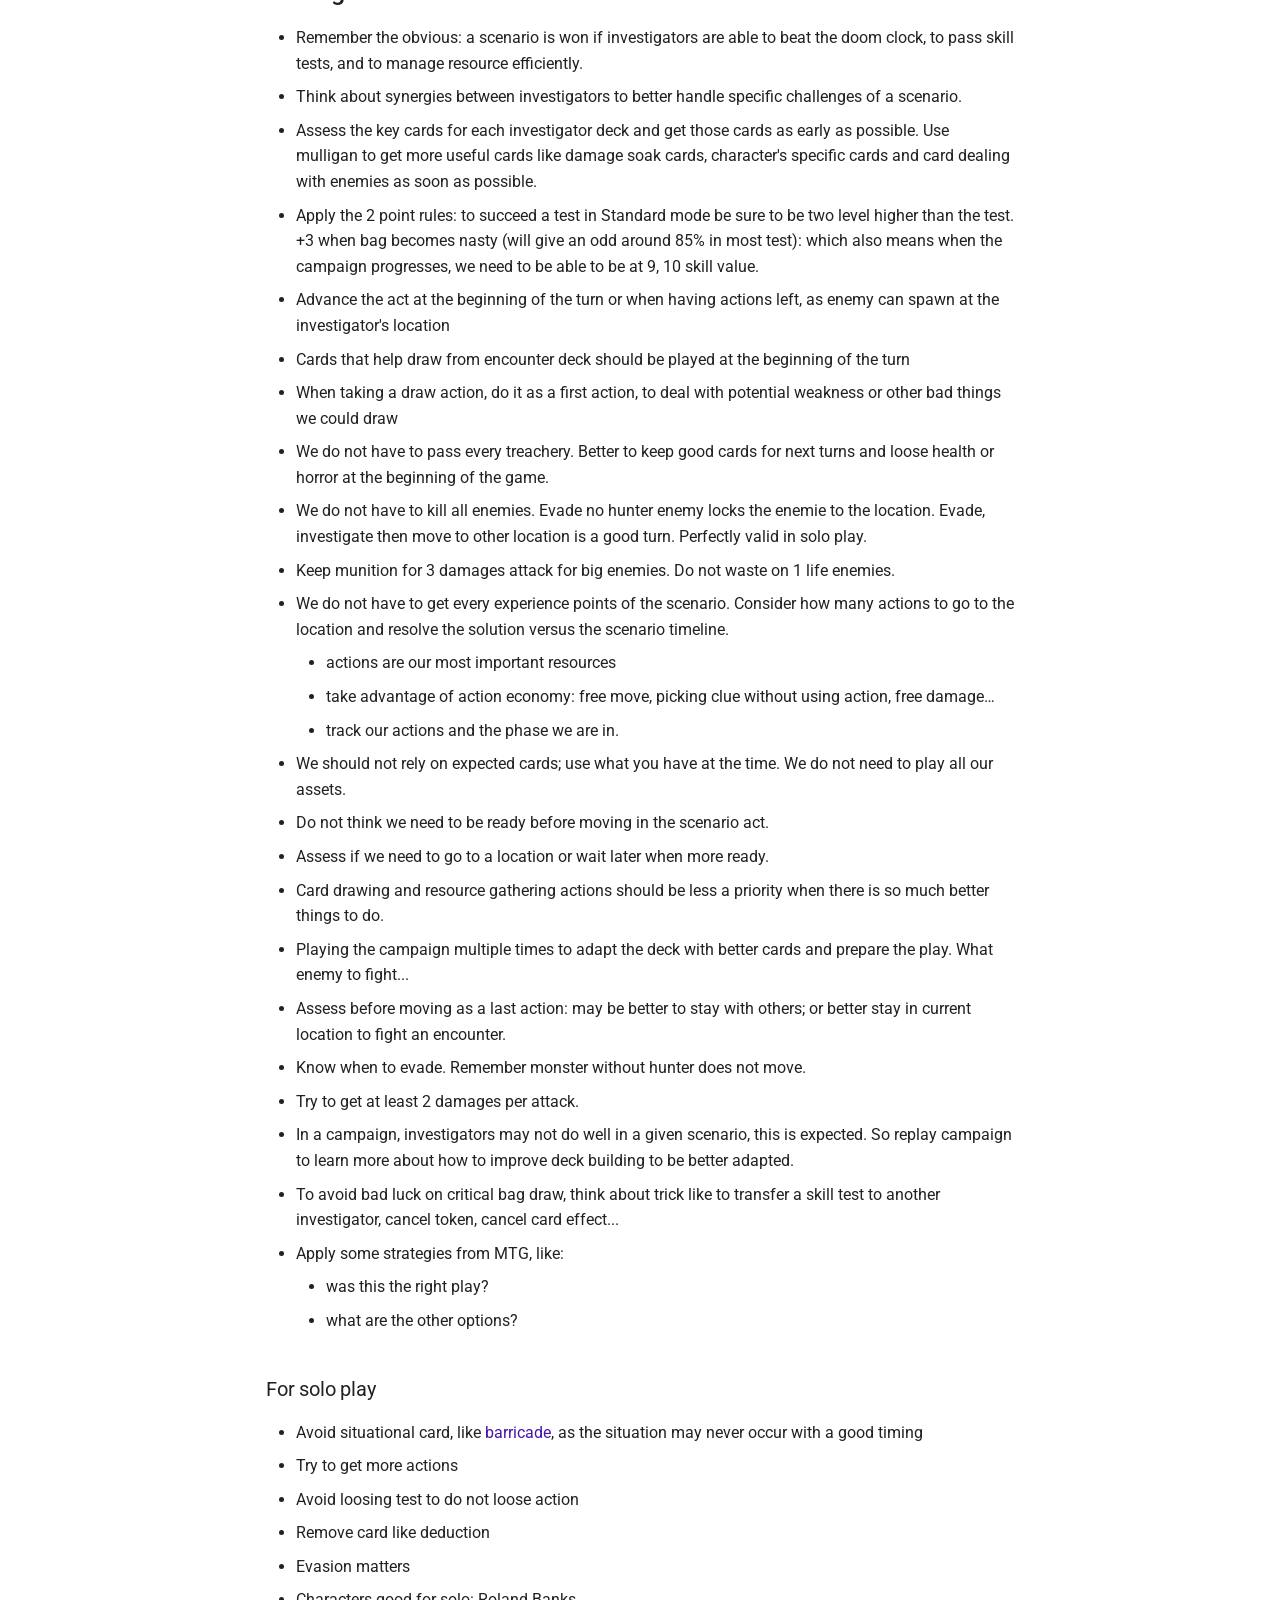
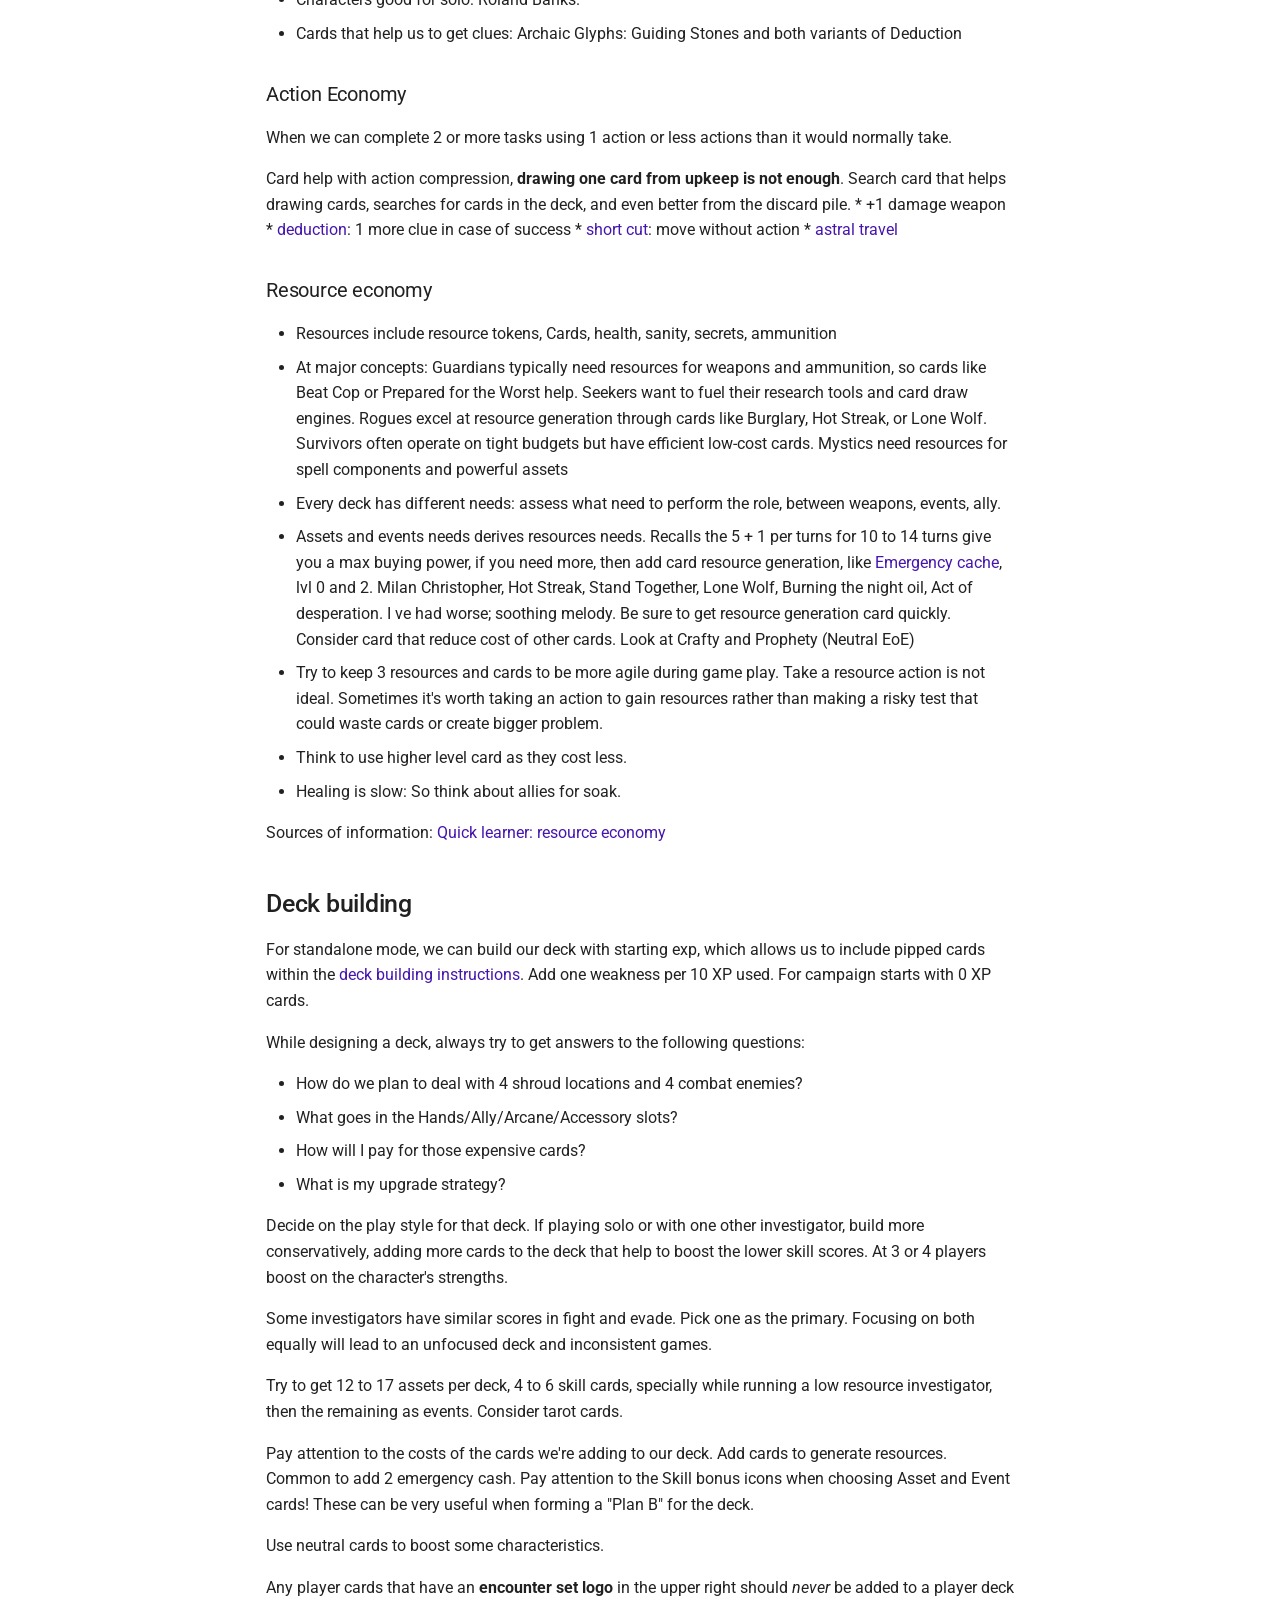
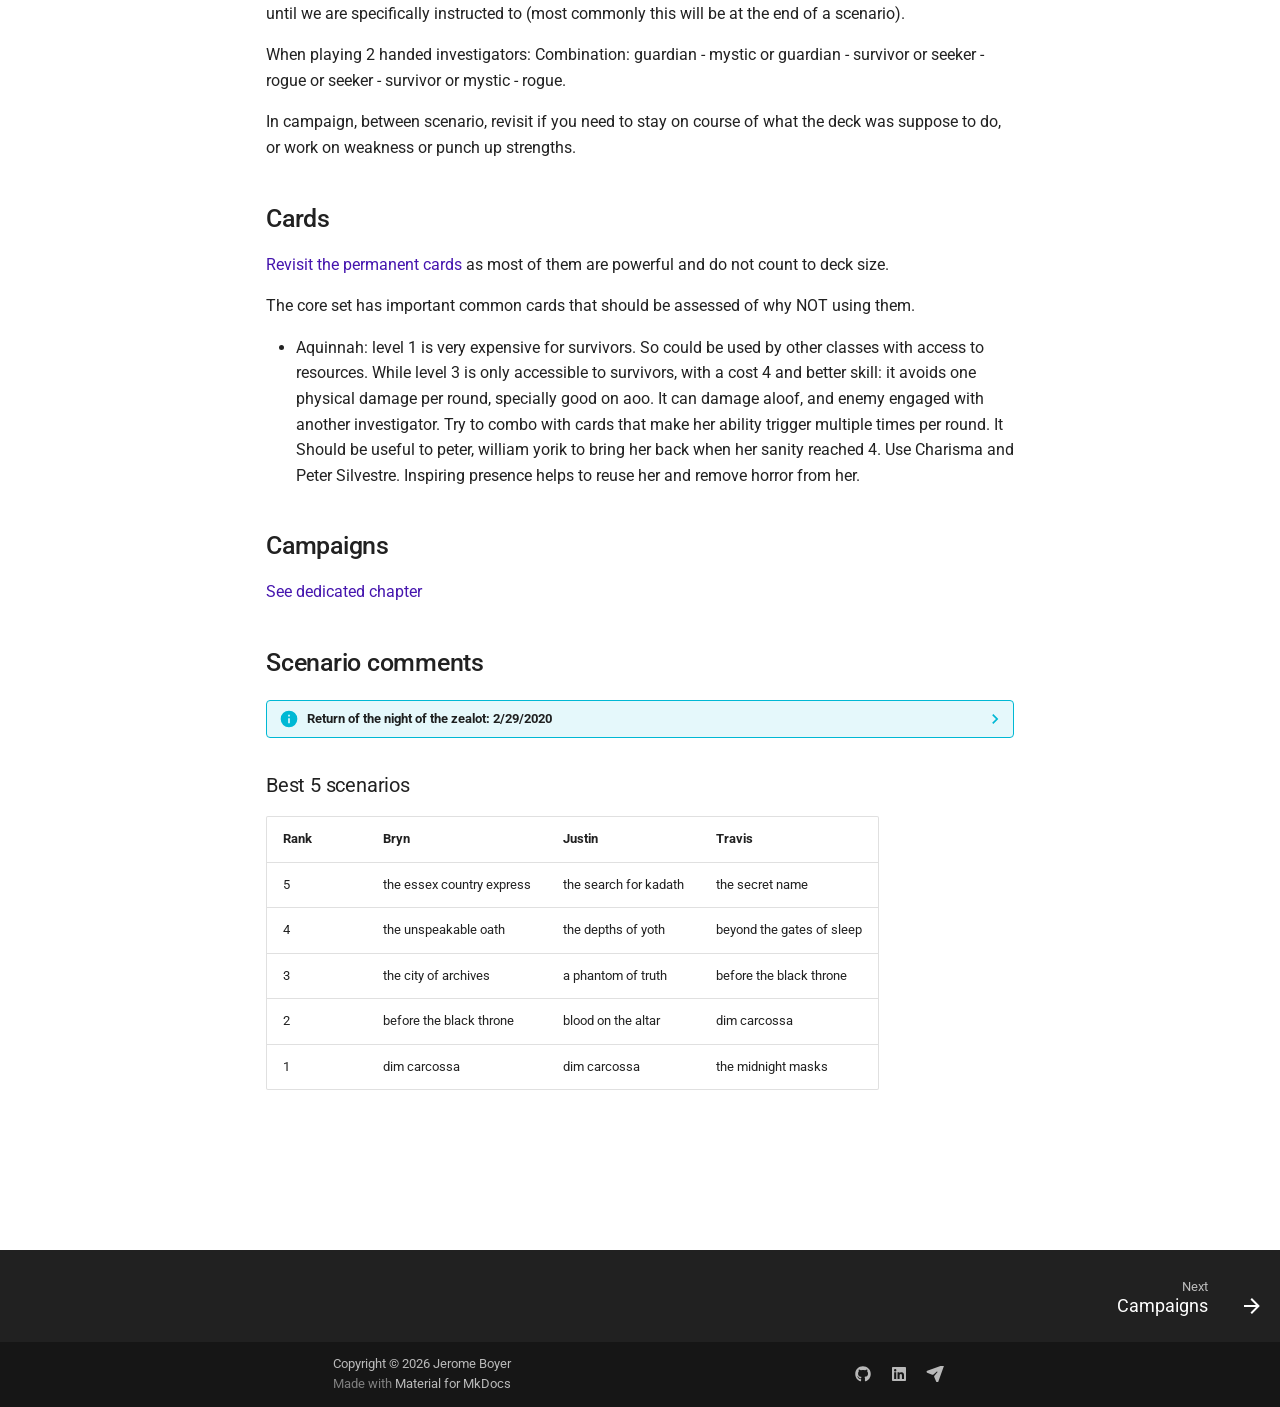
==== commit 3c69a66d: "Deployed c0a9370 with MkDocs version: 1.6.1" ====
--- a/index.html
+++ b/index.html
@@ -1 +1 @@
-<!doctype html><html lang=en class=no-js> <head><meta charset=utf-8><meta name=viewport content="width=device-width,initial-scale=1"><link href=https://jbcodeforce.github.io/ah/ rel=canonical><link href=campaigns/ rel=next><link rel=icon href=assets/logo.svg><meta name=generator content="mkdocs-1.6.1, mkdocs-material-9.7.6"><title>Arkham Horror LCG - Arkham Horror LCG Studies - Jerome Boyer</title><link rel=stylesheet href=assets/stylesheets/main.484c7ddc.min.css><link rel=stylesheet href=assets/stylesheets/palette.ab4e12ef.min.css><link rel=preconnect href=https://fonts.gstatic.com crossorigin><link rel=stylesheet href="https://fonts.googleapis.com/css?family=Roboto:300,300i,400,400i,700,700i%7CRoboto+Mono:400,400i,700,700i&display=fallback"><style>:root{--md-text-font:"Roboto";--md-code-font:"Roboto Mono"}</style><link rel=stylesheet href=extra.css><script>__md_scope=new URL(".",location),__md_hash=e=>[...e].reduce(((e,_)=>(e<<5)-e+_.charCodeAt(0)),0),__md_get=(e,_=localStorage,t=__md_scope)=>JSON.parse(_.getItem(t.pathname+"."+e)),__md_set=(e,_,t=localStorage,a=__md_scope)=>{try{t.setItem(a.pathname+"."+e,JSON.stringify(_))}catch(e){}}</script></head> <body dir=ltr data-md-color-scheme=default data-md-color-primary=indigo data-md-color-accent=indigo> <input class=md-toggle data-md-toggle=drawer type=checkbox id=__drawer autocomplete=off> <input class=md-toggle data-md-toggle=search type=checkbox id=__search autocomplete=off> <label class=md-overlay for=__drawer></label> <div data-md-component=skip> <a href=#arkham-horror-lcg class=md-skip> Skip to content </a> </div> <div data-md-component=announce> </div> <header class="md-header md-header--shadow md-header--lifted" data-md-component=header> <nav class="md-header__inner md-grid" aria-label=Header> <a href=. title="Arkham Horror LCG Studies - Jerome Boyer" class="md-header__button md-logo" aria-label="Arkham Horror LCG Studies - Jerome Boyer" data-md-component=logo> <img src=assets/logo.svg alt=logo> </a> <label class="md-header__button md-icon" for=__drawer> <svg xmlns=http://www.w3.org/2000/svg viewbox="0 0 24 24"><path d="M3 6h18v2H3zm0 5h18v2H3zm0 5h18v2H3z"/></svg> </label> <div class=md-header__title data-md-component=header-title> <div class=md-header__ellipsis> <div class=md-header__topic> <span class=md-ellipsis> Arkham Horror LCG Studies - Jerome Boyer </span> </div> <div class=md-header__topic data-md-component=header-topic> <span class=md-ellipsis> Arkham Horror LCG </span> </div> </div> </div> <label class="md-header__button md-icon" for=__search> <svg xmlns=http://www.w3.org/2000/svg viewbox="0 0 24 24"><path d="M9.5 3A6.5 6.5 0 0 1 16 9.5c0 1.61-.59 3.09-1.56 4.23l.27.27h.79l5 5-1.5 1.5-5-5v-.79l-.27-.27A6.52 6.52 0 0 1 9.5 16 6.5 6.5 0 0 1 3 9.5 6.5 6.5 0 0 1 9.5 3m0 2C7 5 5 7 5 9.5S7 14 9.5 14 14 12 14 9.5 12 5 9.5 5"/></svg> </label> <div class=md-search data-md-component=search role=dialog> <label class=md-search__overlay for=__search></label> <div class=md-search__inner role=search> <form class=md-search__form name=search> <input type=text class=md-search__input name=query aria-label=Search placeholder=Search autocapitalize=off autocorrect=off autocomplete=off spellcheck=false data-md-component=search-query required> <label class="md-search__icon md-icon" for=__search> <svg xmlns=http://www.w3.org/2000/svg viewbox="0 0 24 24"><path d="M9.5 3A6.5 6.5 0 0 1 16 9.5c0 1.61-.59 3.09-1.56 4.23l.27.27h.79l5 5-1.5 1.5-5-5v-.79l-.27-.27A6.52 6.52 0 0 1 9.5 16 6.5 6.5 0 0 1 3 9.5 6.5 6.5 0 0 1 9.5 3m0 2C7 5 5 7 5 9.5S7 14 9.5 14 14 12 14 9.5 12 5 9.5 5"/></svg> <svg xmlns=http://www.w3.org/2000/svg viewbox="0 0 24 24"><path d="M20 11v2H8l5.5 5.5-1.42 1.42L4.16 12l7.92-7.92L13.5 5.5 8 11z"/></svg> </label> <nav class=md-search__options aria-label=Search> <button type=reset class="md-search__icon md-icon" title=Clear aria-label=Clear tabindex=-1> <svg xmlns=http://www.w3.org/2000/svg viewbox="0 0 24 24"><path d="M19 6.41 17.59 5 12 10.59 6.41 5 5 6.41 10.59 12 5 17.59 6.41 19 12 13.41 17.59 19 19 17.59 13.41 12z"/></svg> </button> </nav> <div class=md-search__suggest data-md-component=search-suggest></div> </form> <div class=md-search__output> <div class=md-search__scrollwrap tabindex=0 data-md-scrollfix> <div class=md-search-result data-md-component=search-result> <div class=md-search-result__meta> Initializing search </div> <ol class=md-search-result__list role=presentation></ol> </div> </div> </div> </div> </div> <div class=md-header__source> <a href=https://github.com/jbcodeforce/ah title="Go to repository" class=md-source data-md-component=source> <div class="md-source__icon md-icon"> <svg xmlns=http://www.w3.org/2000/svg viewbox="0 0 448 512"><!-- Font Awesome Free 7.1.0 by @fontawesome - https://fontawesome.com License - https://fontawesome.com/license/free (Icons: CC BY 4.0, Fonts: SIL OFL 1.1, Code: MIT License) Copyright 2025 Fonticons, Inc.--><path d="M439.6 236.1 244 40.5c-5.4-5.5-12.8-8.5-20.4-8.5s-15 3-20.4 8.4L162.5 81l51.5 51.5c27.1-9.1 52.7 16.8 43.4 43.7l49.7 49.7c34.2-11.8 61.2 31 35.5 56.7-26.5 26.5-70.2-2.9-56-37.3L240.3 199v121.9c25.3 12.5 22.3 41.8 9.1 55-6.4 6.4-15.2 10.1-24.3 10.1s-17.8-3.6-24.3-10.1c-17.6-17.6-11.1-46.9 11.2-56v-123c-20.8-8.5-24.6-30.7-18.6-45L142.6 101 8.5 235.1C3 240.6 0 247.9 0 255.5s3 15 8.5 20.4l195.6 195.7c5.4 5.4 12.7 8.4 20.4 8.4s15-3 20.4-8.4l194.7-194.7c5.4-5.4 8.4-12.8 8.4-20.4s-3-15-8.4-20.4"/></svg> </div> <div class=md-source__repository> GitHub </div> </a> </div> </nav> <nav class=md-tabs aria-label=Tabs data-md-component=tabs> <div class=md-grid> <ul class=md-tabs__list> <li class="md-tabs__item md-tabs__item--active"> <a href=. class=md-tabs__link> Introduction </a> </li> <li class=md-tabs__item> <a href=campaigns/ class=md-tabs__link> Campaigns </a> </li> <li class=md-tabs__item> <a href=investigators/ class=md-tabs__link> Investigators </a> </li> <li class=md-tabs__item> <a href=cards/ class=md-tabs__link> Cards </a> </li> </ul> </div> </nav> </header> <div class=md-container data-md-component=container> <main class=md-main data-md-component=main> <div class="md-main__inner md-grid"> <div class="md-sidebar md-sidebar--primary" data-md-component=sidebar data-md-type=navigation> <div class=md-sidebar__scrollwrap> <div class=md-sidebar__inner> <nav class="md-nav md-nav--primary md-nav--lifted" aria-label=Navigation data-md-level=0> <label class=md-nav__title for=__drawer> <a href=. title="Arkham Horror LCG Studies - Jerome Boyer" class="md-nav__button md-logo" aria-label="Arkham Horror LCG Studies - Jerome Boyer" data-md-component=logo> <img src=assets/logo.svg alt=logo> </a> Arkham Horror LCG Studies - Jerome Boyer </label> <div class=md-nav__source> <a href=https://github.com/jbcodeforce/ah title="Go to repository" class=md-source data-md-component=source> <div class="md-source__icon md-icon"> <svg xmlns=http://www.w3.org/2000/svg viewbox="0 0 448 512"><!-- Font Awesome Free 7.1.0 by @fontawesome - https://fontawesome.com License - https://fontawesome.com/license/free (Icons: CC BY 4.0, Fonts: SIL OFL 1.1, Code: MIT License) Copyright 2025 Fonticons, Inc.--><path d="M439.6 236.1 244 40.5c-5.4-5.5-12.8-8.5-20.4-8.5s-15 3-20.4 8.4L162.5 81l51.5 51.5c27.1-9.1 52.7 16.8 43.4 43.7l49.7 49.7c34.2-11.8 61.2 31 35.5 56.7-26.5 26.5-70.2-2.9-56-37.3L240.3 199v121.9c25.3 12.5 22.3 41.8 9.1 55-6.4 6.4-15.2 10.1-24.3 10.1s-17.8-3.6-24.3-10.1c-17.6-17.6-11.1-46.9 11.2-56v-123c-20.8-8.5-24.6-30.7-18.6-45L142.6 101 8.5 235.1C3 240.6 0 247.9 0 255.5s3 15 8.5 20.4l195.6 195.7c5.4 5.4 12.7 8.4 20.4 8.4s15-3 20.4-8.4l194.7-194.7c5.4-5.4 8.4-12.8 8.4-20.4s-3-15-8.4-20.4"/></svg> </div> <div class=md-source__repository> GitHub </div> </a> </div> <ul class=md-nav__list data-md-scrollfix> <li class="md-nav__item md-nav__item--active"> <input class="md-nav__toggle md-toggle" type=checkbox id=__toc> <label class="md-nav__link md-nav__link--active" for=__toc> <span class=md-ellipsis> Introduction </span> <span class="md-nav__icon md-icon"></span> </label> <a href=. class="md-nav__link md-nav__link--active"> <span class=md-ellipsis> Introduction </span> </a> <nav class="md-nav md-nav--secondary" aria-label="Table of contents"> <label class=md-nav__title for=__toc> <span class="md-nav__icon md-icon"></span> Table of contents </label> <ul class=md-nav__list data-md-component=toc data-md-scrollfix> <li class=md-nav__item> <a href=#rules-to-do-not-forget class=md-nav__link> <span class=md-ellipsis> Rules to do not forget </span> </a> </li> <li class=md-nav__item> <a href=#investigators class=md-nav__link> <span class=md-ellipsis> Investigators </span> </a> </li> <li class=md-nav__item> <a href=#strategies class=md-nav__link> <span class=md-ellipsis> Strategies </span> </a> <nav class=md-nav aria-label=Strategies> <ul class=md-nav__list> <li class=md-nav__item> <a href=#for-solo-play class=md-nav__link> <span class=md-ellipsis> For solo play </span> </a> </li> <li class=md-nav__item> <a href=#action-economy class=md-nav__link> <span class=md-ellipsis> Action Economy </span> </a> </li> <li class=md-nav__item> <a href=#resource-economy class=md-nav__link> <span class=md-ellipsis> Resource economy </span> </a> </li> </ul> </nav> </li> <li class=md-nav__item> <a href=#deck-building class=md-nav__link> <span class=md-ellipsis> Deck building </span> </a> </li> <li class=md-nav__item> <a href=#cards class=md-nav__link> <span class=md-ellipsis> Cards </span> </a> </li> <li class=md-nav__item> <a href=#campaigns class=md-nav__link> <span class=md-ellipsis> Campaigns </span> </a> </li> <li class=md-nav__item> <a href=#scenario-comments class=md-nav__link> <span class=md-ellipsis> Scenario comments </span> </a> <nav class=md-nav aria-label="Scenario comments"> <ul class=md-nav__list> <li class=md-nav__item> <a href=#best-5-scenarios class=md-nav__link> <span class=md-ellipsis> Best 5 scenarios </span> </a> </li> </ul> </nav> </li> </ul> </nav> </li> <li class=md-nav__item> <a href=campaigns/ class=md-nav__link> <span class=md-ellipsis> Campaigns </span> </a> </li> <li class="md-nav__item md-nav__item--nested"> <input class="md-nav__toggle md-toggle " type=checkbox id=__nav_3> <label class=md-nav__link for=__nav_3 id=__nav_3_label tabindex=0> <span class=md-ellipsis> Investigators </span> <span class="md-nav__icon md-icon"></span> </label> <nav class=md-nav data-md-level=1 aria-labelledby=__nav_3_label aria-expanded=false> <label class=md-nav__title for=__nav_3> <span class="md-nav__icon md-icon"></span> Investigators </label> <ul class=md-nav__list data-md-scrollfix> <li class=md-nav__item> <a href=investigators/ class=md-nav__link> <span class=md-ellipsis> Investigator List </span> </a> </li> <li class=md-nav__item> <a href=investigators/agatha_crane/ class=md-nav__link> <span class=md-ellipsis> Agatha Crane </span> </a> </li> </ul> </nav> </li> <li class=md-nav__item> <a href=cards/ class=md-nav__link> <span class=md-ellipsis> Cards </span> </a> </li> </ul> </nav> </div> </div> </div> <div class="md-sidebar md-sidebar--secondary" data-md-component=sidebar data-md-type=toc> <div class=md-sidebar__scrollwrap> <div class=md-sidebar__inner> <nav class="md-nav md-nav--secondary" aria-label="Table of contents"> <label class=md-nav__title for=__toc> <span class="md-nav__icon md-icon"></span> Table of contents </label> <ul class=md-nav__list data-md-component=toc data-md-scrollfix> <li class=md-nav__item> <a href=#rules-to-do-not-forget class=md-nav__link> <span class=md-ellipsis> Rules to do not forget </span> </a> </li> <li class=md-nav__item> <a href=#investigators class=md-nav__link> <span class=md-ellipsis> Investigators </span> </a> </li> <li class=md-nav__item> <a href=#strategies class=md-nav__link> <span class=md-ellipsis> Strategies </span> </a> <nav class=md-nav aria-label=Strategies> <ul class=md-nav__list> <li class=md-nav__item> <a href=#for-solo-play class=md-nav__link> <span class=md-ellipsis> For solo play </span> </a> </li> <li class=md-nav__item> <a href=#action-economy class=md-nav__link> <span class=md-ellipsis> Action Economy </span> </a> </li> <li class=md-nav__item> <a href=#resource-economy class=md-nav__link> <span class=md-ellipsis> Resource economy </span> </a> </li> </ul> </nav> </li> <li class=md-nav__item> <a href=#deck-building class=md-nav__link> <span class=md-ellipsis> Deck building </span> </a> </li> <li class=md-nav__item> <a href=#cards class=md-nav__link> <span class=md-ellipsis> Cards </span> </a> </li> <li class=md-nav__item> <a href=#campaigns class=md-nav__link> <span class=md-ellipsis> Campaigns </span> </a> </li> <li class=md-nav__item> <a href=#scenario-comments class=md-nav__link> <span class=md-ellipsis> Scenario comments </span> </a> <nav class=md-nav aria-label="Scenario comments"> <ul class=md-nav__list> <li class=md-nav__item> <a href=#best-5-scenarios class=md-nav__link> <span class=md-ellipsis> Best 5 scenarios </span> </a> </li> </ul> </nav> </li> </ul> </nav> </div> </div> </div> <div class=md-content data-md-component=content> <article class="md-content__inner md-typeset"> <h1 id=arkham-horror-lcg>Arkham Horror LCG<a class=headerlink href=#arkham-horror-lcg title="Permanent link">&para;</a></h1> <p>Interesting links:</p> <ul> <li><a href=https://www.fantasyflightgames.com/en/products/arkham-horror-the-card-game/ >Official site</a></li> <li><a href=https://arkhamdb.com>Arkhamdb</a></li> <li><a href=https://www.youtube.com/@PlayingBoardGames>Play board game you tube channel (Justin, Travis...)</a></li> <li><a href=https://derbk.com/ancientevils/ >Ancient Evils blog</a></li> <li><a href=https://www.youtube.com/@Quick_Learner/videos>Quick Learner videos</a></li> <li><a href="https://www.youtube.com/playlist?list=PLmHifZPFC_JsRF8Zrav13ESRNaEJ6i967">Covenant videos</a></li> <li><a href=https://www.youtube.com/@TheWhispererinDarkness>The whisperer darkness</a></li> <li><a href=https://www.youtube.com/@superfeng99/videos>Superfeng99</a></li> </ul> <h2 id=rules-to-do-not-forget><a href=https://arkhamdb.com/rules>Rules</a> to do not forget<a class=headerlink href=#rules-to-do-not-forget title="Permanent link">&para;</a></h2> <ul> <li>Skill test modified is always &gt;=0: Token + base + skill icon + modifier on assets &gt;=0. Then compare to the skill level to test.</li> <li>After an enemy attacks, it is exhausted, so not ready, so we may be able to do action without attack of opportunity. Attention an enemy does not exhaust while making an <a href=https://arkhamdb.com/rules#Attack_of_Opportunity>attack of opportunity</a>. We can still make damage to it with a reaction card (Like <a href=https://arkhamdb.com/card/06281>Delilah O'Rourke</a>).</li> <li>We can not discover more clues than were already available to be discovered from a location, regardless of the number of successes or card effects.</li> <li>All dooms in play are removed when agenda progresses, even the ones on player or enemy cards</li> <li>Prey only cares when an enemy needs a tiebreaker for who it moves to or engages to. Apply when moving but also when ready.</li> <li>As long as an investigator isn't resolving a treachery with the "peril" keyword, each other investigator on the same location may commit one (only one per skill test) of their cards to that investigator's skill tests.</li> <li><strong>Revealed tokens</strong> when we cancel or ignore a token, it doesn't count as being revealed. But partially ignored token still count as being revealed. A "skull" during a fight using Baseball bat, breaks the bat, even if we added "Defiance" to the skill test.</li> <li>"Limit 1 per investigator" means, "in play". Different than 1 limit per deck.</li> <li>Arrow action on card cannot be combined with other action on card (investigate + a flash light).</li> <li>Heal is only on personal investigator, except when explicitly saying at the location, or something else.</li> <li><a href=https://arkhamdb.com/rules#Trauma>Trauma</a> can be healed, when game starts.</li> <li><a href=https://arkhamdb.com/rules#Revelation>Revelation</a> is only triggered on cards when we draw them, not when we look at or discard them.</li> <li>While searching, search for any card that meets the criteria, not just the first one.</li> <li>The per investigator symbol is when the game starts, so if one is eliminated, the quota is still as at the beginning.</li> <li>Automatically evade (like in <a href=https://arkhamdb.com/card/01078>cunning distraction</a>) is a not an evade action, so could not be a successful action. </li> </ul> <h2 id=investigators>Investigators<a class=headerlink href=#investigators title="Permanent link">&para;</a></h2> <p><a href=investigators.md>See dedicated chapter</a></p> <hr> <h2 id=strategies>Strategies<a class=headerlink href=#strategies title="Permanent link">&para;</a></h2> <ul> <li>Remember the obvious: a scenario is won if investigators are able to beat the doom clock, to pass skill tests, and to manage resource efficiently.</li> <li>Think about synergies between investigators to better handle specific challenges of a scenario.</li> <li>Assess the key cards for each investigator deck and get those cards as early as possible. Use mulligan to get more useful cards like damage soak cards, character's specific cards and card dealing with enemies as soon as possible. </li> <li>Apply the 2 point rules: to succeed a test in Standard mode be sure to be two level higher than the test. +3 when bag becomes nasty (will give an odd around 85% in most test): which also means when the campaign progresses, we need to be able to be at 9, 10 skill value.</li> <li>Advance the act at the beginning of the turn or when having actions left, as enemy can spawn at the investigator's location</li> <li>Cards that help draw from encounter deck should be played at the beginning of the turn</li> <li>When taking a draw action, do it as a first action, to deal with potential weakness or other bad things we could draw</li> <li>We do not have to pass every treachery. Better to keep good cards for next turns and loose health or horror at the beginning of the game.</li> <li>We do not have to kill all enemies. Evade no hunter enemy locks the enemie to the location. Evade, investigate then move to other location is a good turn. Perfectly valid in solo play.</li> <li>Keep munition for 3 damages attack for big enemies. Do not waste on 1 life enemies.</li> <li> <p>We do not have to get every experience points of the scenario. Consider how many actions to go to the location and resolve the solution versus the scenario timeline.</p> <ul> <li>actions are our most important resources</li> <li>take advantage of action economy: free move, picking clue without using action, free damage…</li> <li>track our actions and the phase we are in.</li> </ul> </li> <li> <p>We should not rely on expected cards; use what you have at the time. We do not need to play all our assets.</p> </li> <li>Do not think we need to be ready before moving in the scenario act.</li> <li>Assess if we need to go to a location or wait later when more ready.</li> <li>Card drawing and resource gathering actions should be less a priority when there is so much better things to do.</li> <li>Playing the campaign multiple times to adapt the deck with better cards and prepare the play. What enemy to fight...</li> <li>Assess before moving as a last action: may be better to stay with others; or better stay in current location to fight an encounter.</li> <li>Know when to evade. Remember monster without hunter does not move. </li> <li>Try to get at least 2 damages per attack.</li> <li>In a campaign, investigators may not do well in a given scenario, this is expected. So replay campaign to learn more about how to improve deck building to be better adapted.</li> <li>To avoid bad luck on critical bag draw, think about trick like to transfer a skill test to another investigator, cancel token, cancel card effect...</li> <li> <p>Apply some strategies from MTG, like: </p> <ul> <li>was this the right play?</li> <li>what are the other options?</li> </ul> </li> </ul> <h3 id=for-solo-play>For solo play<a class=headerlink href=#for-solo-play title="Permanent link">&para;</a></h3> <ul> <li>Avoid situational card, like <a href=https://arkhamdb.com/card/01038>barricade</a>, as the situation may never occur with a good timing</li> <li>Try to get more actions</li> <li>Avoid loosing test to do not loose action</li> <li>Remove card like deduction</li> <li>Evasion matters</li> <li>Characters good for solo: Roland Banks. </li> <li>Cards that help us to get clues: Archaic Glyphs: Guiding Stones and both variants of Deduction</li> </ul> <h3 id=action-economy>Action Economy<a class=headerlink href=#action-economy title="Permanent link">&para;</a></h3> <p>When we can complete 2 or more tasks using 1 action or less actions than it would normally take.</p> <p>Card help with action compression, <strong>drawing one card from upkeep is not enough</strong>. Search card that helps drawing cards, searches for cards in the deck, and even better from the discard pile. * +1 damage weapon * <a href=https://arkhamdb.com/card/02150>deduction</a>: 1 more clue in case of success * <a href="https://arkhamdb.com/find?q=short+cut&sort=set&view=card&decks=all&spoilers=hide">short cut</a>: move without action * <a href=https://arkhamdb.com/card/03034>astral travel</a> </p> <h3 id=resource-economy>Resource economy<a class=headerlink href=#resource-economy title="Permanent link">&para;</a></h3> <ul> <li>Resources include resource tokens, Cards, health, sanity, secrets, ammunition </li> <li>At major concepts: Guardians typically need resources for weapons and ammunition, so cards like Beat Cop or Prepared for the Worst help. Seekers want to fuel their research tools and card draw engines. Rogues excel at resource generation through cards like Burglary, Hot Streak, or Lone Wolf. Survivors often operate on tight budgets but have efficient low-cost cards. Mystics need resources for spell components and powerful assets</li> <li>Every deck has different needs: assess what need to perform the role, between weapons, events, ally. </li> <li>Assets and events needs derives resources needs. Recalls the 5 + 1 per turns for 10 to 14 turns give you a max buying power, if you need more, then add card resource generation, like <a href>Emergency cache</a>, lvl 0 and 2. Milan Christopher, Hot Streak, Stand Together, Lone Wolf, Burning the night oil, Act of desperation. I ve had worse; soothing melody. Be sure to get resource generation card quickly. Consider card that reduce cost of other cards. Look at Crafty and Prophety (Neutral EoE)</li> <li>Try to keep 3 resources and cards to be more agile during game play. Take a resource action is not ideal. Sometimes it's worth taking an action to gain resources rather than making a risky test that could waste cards or create bigger problem.</li> <li>Think to use higher level card as they cost less.</li> <li>Healing is slow: So think about allies for soak. </li> </ul> <p>Sources of information: <a href="https://www.youtube.com/watch?v=AVLicWnVVxM">Quick learner: resource economy</a></p> <h2 id=deck-building>Deck building<a class=headerlink href=#deck-building title="Permanent link">&para;</a></h2> <p>For standalone mode, we can build our deck with starting exp, which allows us to include pipped cards within the <a href=https://arkhamdb.com/rules#Experience>deck building instructions</a>. Add one weakness per 10 XP used. For campaign starts with 0 XP cards.</p> <p>While designing a deck, always try to get answers to the following questions:</p> <ul> <li>How do we plan to deal with 4 shroud locations and 4 combat enemies?</li> <li>What goes in the Hands/Ally/Arcane/Accessory slots?</li> <li>How will I pay for those expensive cards?</li> <li>What is my upgrade strategy?</li> </ul> <p>Decide on the play style for that deck. If playing solo or with one other investigator, build more conservatively, adding more cards to the deck that help to boost the lower skill scores. At 3 or 4 players boost on the character's strengths.</p> <p>Some investigators have similar scores in fight and evade. Pick one as the primary. Focusing on both equally will lead to an unfocused deck and inconsistent games.</p> <p>Try to get 12 to 17 assets per deck, 4 to 6 skill cards, specially while running a low resource investigator, then the remaining as events. Consider tarot cards.</p> <p>Pay attention to the costs of the cards we're adding to our deck. Add cards to generate resources. Common to add 2 emergency cash. Pay attention to the Skill bonus icons when choosing Asset and Event cards! These can be very useful when forming a "Plan B" for the deck.</p> <p>Use neutral cards to boost some characteristics.</p> <p>Any player cards that have an <strong>encounter set logo</strong> in the upper right should <em>never</em> be added to a player deck until we are specifically instructed to (most commonly this will be at the end of a scenario).</p> <p>When playing 2 handed investigators: Combination: guardian - mystic or guardian - survivor or seeker - rogue or seeker - survivor or mystic - rogue.</p> <p>In campaign, between scenario, revisit if you need to stay on course of what the deck was suppose to do, or work on weakness or punch up strengths. </p> <h2 id=cards>Cards<a class=headerlink href=#cards title="Permanent link">&para;</a></h2> <p><a href="https://arkhamdb.com/find?q=x%3Apermanent&decks=player">Revisit the permanent cards</a> as most of them are powerful and do not count to deck size.</p> <p>The core set has important common cards that should be assessed of why NOT using them.</p> <ul> <li>Aquinnah: level 1 is very expensive for survivors. So could be used by other classes with access to resources. While level 3 is only accessible to survivors, with a cost 4 and better skill: it avoids one physical damage per round, specially good on aoo. It can damage aloof, and enemy engaged with another investigator. Try to combo with cards that make her ability trigger multiple times per round. It Should be useful to peter, william yorik to bring her back when her sanity reached 4. Use Charisma and Peter Silvestre. Inspiring presence helps to reuse her and remove horror from her.</li> </ul> <h2 id=campaigns>Campaigns<a class=headerlink href=#campaigns title="Permanent link">&para;</a></h2> <p><a href=campaign.md>See dedicated chapter</a></p> <h2 id=scenario-comments>Scenario comments<a class=headerlink href=#scenario-comments title="Permanent link">&para;</a></h2> <details class="- info"> <summary>Return of the night of the zealot: 2/29/2020</summary> <p>with <a href=https://arkhamdb.com/deck/view/627017>Daisy Walker</a> and <a href=https://arkhamdb.com/deck/view/611917>Skid O’Toole</a>.</p> <ul> <li>Daisy and Skid get rid of the ghouls priest at the last turn.</li> <li>Lita Chantler burns the house to the ground. and joins Daisy to work on enemies</li> <li>Daisy has 2 traumas after the gathering</li> <li>The team gets insight into the hidden world of the Mythos: total victory: 6 VP for gouls 2 VP location + 2 = 10 VPs</li> <li>Daisy spent 6 xp and skids 10 xp</li> <li>The midnight masks: R2. </li> <li>Cultists we interrogated: ruth turner, peter warren</li> <li>Cultists who got away: bill cooper, herman collins, victoria devereux, jeremiah pierce</li> <li>It is past midnight</li> <li>5xp but skids has his hospital debts so only 3xps for him</li> <li>Ghoul priest is still alive.</li> <li>The cult worships Umordhoth a monstrous entity from another realm. But we discovered that lita sets this event in motion. From a journal possessed by the cultist, there is a dark ritual to be performed in the wood of south Arkham to bring umordhoth back.</li> </ul> </details> <h3 id=best-5-scenarios>Best 5 scenarios<a class=headerlink href=#best-5-scenarios title="Permanent link">&para;</a></h3> <table> <thead> <tr> <th>Rank</th> <th>Bryn</th> <th>Justin</th> <th>Travis</th> </tr> </thead> <tbody> <tr> <td>5</td> <td>the essex country express</td> <td>the search for kadath</td> <td>the secret name</td> </tr> <tr> <td>4</td> <td>the unspeakable oath</td> <td>the depths of yoth</td> <td>beyond the gates of sleep</td> </tr> <tr> <td>3</td> <td>the city of archives</td> <td>a phantom of truth</td> <td>before the black throne</td> </tr> <tr> <td>2</td> <td>before the black throne</td> <td>blood on the altar</td> <td>dim carcossa</td> </tr> <tr> <td>1</td> <td>dim carcossa</td> <td>dim carcossa</td> <td>the midnight masks</td> </tr> </tbody> </table> </article> </div> <script>var tabs=__md_get("__tabs");if(Array.isArray(tabs))e:for(var set of document.querySelectorAll(".tabbed-set")){var labels=set.querySelector(".tabbed-labels");for(var tab of tabs)for(var label of labels.getElementsByTagName("label"))if(label.innerText.trim()===tab){var input=document.getElementById(label.htmlFor);input.checked=!0;continue e}}</script> <script>var target=document.getElementById(location.hash.slice(1));target&&target.name&&(target.checked=target.name.startsWith("__tabbed_"))</script> </div> <button type=button class="md-top md-icon" data-md-component=top hidden> <svg xmlns=http://www.w3.org/2000/svg viewbox="0 0 24 24"><path d="M13 20h-2V8l-5.5 5.5-1.42-1.42L12 4.16l7.92 7.92-1.42 1.42L13 8z"/></svg> Back to top </button> </main> <footer class=md-footer> <nav class="md-footer__inner md-grid" aria-label=Footer> <a href=campaigns/ class="md-footer__link md-footer__link--next" aria-label="Next: Campaigns"> <div class=md-footer__title> <span class=md-footer__direction> Next </span> <div class=md-ellipsis> Campaigns </div> </div> <div class="md-footer__button md-icon"> <svg xmlns=http://www.w3.org/2000/svg viewbox="0 0 24 24"><path d="M4 11v2h12l-5.5 5.5 1.42 1.42L19.84 12l-7.92-7.92L10.5 5.5 16 11z"/></svg> </div> </a> </nav> <div class="md-footer-meta md-typeset"> <div class="md-footer-meta__inner md-grid"> <div class=md-copyright> <div class=md-copyright__highlight> Copyright &copy; 2026 Jerome Boyer </div> Made with <a href=https://squidfunk.github.io/mkdocs-material/ target=_blank rel=noopener> Material for MkDocs </a> </div> <div class=md-social> <a href=https://github.com/jbcodeforce target=_blank rel=noopener title=github.com class=md-social__link> <svg xmlns=http://www.w3.org/2000/svg viewbox="0 0 512 512"><!-- Font Awesome Free 7.1.0 by @fontawesome - https://fontawesome.com License - https://fontawesome.com/license/free (Icons: CC BY 4.0, Fonts: SIL OFL 1.1, Code: MIT License) Copyright 2025 Fonticons, Inc.--><path d="M173.9 397.4c0 2-2.3 3.6-5.2 3.6-3.3.3-5.6-1.3-5.6-3.6 0-2 2.3-3.6 5.2-3.6 3-.3 5.6 1.3 5.6 3.6m-31.1-4.5c-.7 2 1.3 4.3 4.3 4.9 2.6 1 5.6 0 6.2-2s-1.3-4.3-4.3-5.2c-2.6-.7-5.5.3-6.2 2.3m44.2-1.7c-2.9.7-4.9 2.6-4.6 4.9.3 2 2.9 3.3 5.9 2.6 2.9-.7 4.9-2.6 4.6-4.6-.3-1.9-3-3.2-5.9-2.9M252.8 8C114.1 8 8 113.3 8 252c0 110.9 69.8 205.8 169.5 239.2 12.8 2.3 17.3-5.6 17.3-12.1 0-6.2-.3-40.4-.3-61.4 0 0-70 15-84.7-29.8 0 0-11.4-29.1-27.8-36.6 0 0-22.9-15.7 1.6-15.4 0 0 24.9 2 38.6 25.8 21.9 38.6 58.6 27.5 72.9 20.9 2.3-16 8.8-27.1 16-33.7-55.9-6.2-112.3-14.3-112.3-110.5 0-27.5 7.6-41.3 23.6-58.9-2.6-6.5-11.1-33.3 2.6-67.9 20.9-6.5 69 27 69 27 20-5.6 41.5-8.5 62.8-8.5s42.8 2.9 62.8 8.5c0 0 48.1-33.6 69-27 13.7 34.7 5.2 61.4 2.6 67.9 16 17.7 25.8 31.5 25.8 58.9 0 96.5-58.9 104.2-114.8 110.5 9.2 7.9 17 22.9 17 46.4 0 33.7-.3 75.4-.3 83.6 0 6.5 4.6 14.4 17.3 12.1C436.2 457.8 504 362.9 504 252 504 113.3 391.5 8 252.8 8M105.2 352.9c-1.3 1-1 3.3.7 5.2 1.6 1.6 3.9 2.3 5.2 1 1.3-1 1-3.3-.7-5.2-1.6-1.6-3.9-2.3-5.2-1m-10.8-8.1c-.7 1.3.3 2.9 2.3 3.9 1.6 1 3.6.7 4.3-.7.7-1.3-.3-2.9-2.3-3.9-2-.6-3.6-.3-4.3.7m32.4 35.6c-1.6 1.3-1 4.3 1.3 6.2 2.3 2.3 5.2 2.6 6.5 1 1.3-1.3.7-4.3-1.3-6.2-2.2-2.3-5.2-2.6-6.5-1m-11.4-14.7c-1.6 1-1.6 3.6 0 5.9s4.3 3.3 5.6 2.3c1.6-1.3 1.6-3.9 0-6.2-1.4-2.3-4-3.3-5.6-2"/></svg> </a> <a href=https://linkedin.com/in/jeromeboyer target=_blank rel=noopener title=linkedin.com class=md-social__link> <svg xmlns=http://www.w3.org/2000/svg viewbox="0 0 448 512"><!-- Font Awesome Free 7.1.0 by @fontawesome - https://fontawesome.com License - https://fontawesome.com/license/free (Icons: CC BY 4.0, Fonts: SIL OFL 1.1, Code: MIT License) Copyright 2025 Fonticons, Inc.--><path d="M416 32H31.9C14.3 32 0 46.5 0 64.3v383.4C0 465.5 14.3 480 31.9 480H416c17.6 0 32-14.5 32-32.3V64.3c0-17.8-14.4-32.3-32-32.3M135.4 416H69V202.2h66.5V416zM102.2 96a38.5 38.5 0 1 1 0 77 38.5 38.5 0 1 1 0-77m282.1 320h-66.4V312c0-24.8-.5-56.7-34.5-56.7-34.6 0-39.9 27-39.9 54.9V416h-66.4V202.2h63.7v29.2h.9c8.9-16.8 30.6-34.5 62.9-34.5 67.2 0 79.7 44.3 79.7 101.9z"/></svg> </a> <a href target=_blank rel=noopener title class=md-social__link> <svg xmlns=http://www.w3.org/2000/svg viewbox="0 0 576 512"><!-- Font Awesome Free 7.1.0 by @fontawesome - https://fontawesome.com License - https://fontawesome.com/license/free (Icons: CC BY 4.0, Fonts: SIL OFL 1.1, Code: MIT License) Copyright 2025 Fonticons, Inc.--><path d="M536.4-26.3c9.8-3.5 20.6-1 28 6.3s9.8 18.2 6.3 28l-178 496.9c-5 13.9-18.1 23.1-32.8 23.1-14.2 0-27-8.6-32.3-21.7l-64.2-158c-4.5-11-2.5-23.6 5.2-32.6l94.5-112.4c5.1-6.1 4.7-15-.9-20.6s-14.6-6-20.6-.9l-112.4 94.3c-9.1 7.6-21.6 9.6-32.6 5.2L38.1 216.8c-13.1-5.3-21.7-18.1-21.7-32.3 0-14.7 9.2-27.8 23.1-32.8z"/></svg> </a> </div> </div> </div> </footer> </div> <div class=md-dialog data-md-component=dialog> <div class="md-dialog__inner md-typeset"></div> </div> <div class=md-progress data-md-component=progress role=progressbar></div> <script id=__config type=application/json>{"annotate": null, "base": ".", "features": ["content.code.annotate", "content.code.copy", "content.tooltips", "content.tabs.link", "search.suggest", "search.highlight", "navigation.instant", "navigation.instant.progress", "navigation.tabs", "navigation.tabs.sticky", "navigation.tracking", "navigation.top", "navigation.footer"], "search": "assets/javascripts/workers/search.2c215733.min.js", "tags": null, "translations": {"clipboard.copied": "Copied to clipboard", "clipboard.copy": "Copy to clipboard", "search.result.more.one": "1 more on this page", "search.result.more.other": "# more on this page", "search.result.none": "No matching documents", "search.result.one": "1 matching document", "search.result.other": "# matching documents", "search.result.placeholder": "Type to start searching", "search.result.term.missing": "Missing", "select.version": "Select version"}, "version": null}</script> <script src=assets/javascripts/bundle.79ae519e.min.js></script> </body> </html>+<!doctype html><html lang=en class=no-js> <head><meta charset=utf-8><meta name=viewport content="width=device-width,initial-scale=1"><link href=https://jbcodeforce.github.io/ah/ rel=canonical><link href=campaigns/ rel=next><link rel=icon href=assets/logo.svg><meta name=generator content="mkdocs-1.6.1, mkdocs-material-9.7.6"><title>Arkham Horror LCG - Arkham Horror LCG Studies - Jerome Boyer</title><link rel=stylesheet href=assets/stylesheets/main.484c7ddc.min.css><link rel=stylesheet href=assets/stylesheets/palette.ab4e12ef.min.css><link rel=preconnect href=https://fonts.gstatic.com crossorigin><link rel=stylesheet href="https://fonts.googleapis.com/css?family=Roboto:300,300i,400,400i,700,700i%7CRoboto+Mono:400,400i,700,700i&display=fallback"><style>:root{--md-text-font:"Roboto";--md-code-font:"Roboto Mono"}</style><link rel=stylesheet href=extra.css><script>__md_scope=new URL(".",location),__md_hash=e=>[...e].reduce(((e,_)=>(e<<5)-e+_.charCodeAt(0)),0),__md_get=(e,_=localStorage,t=__md_scope)=>JSON.parse(_.getItem(t.pathname+"."+e)),__md_set=(e,_,t=localStorage,a=__md_scope)=>{try{t.setItem(a.pathname+"."+e,JSON.stringify(_))}catch(e){}}</script></head> <body dir=ltr data-md-color-scheme=default data-md-color-primary=indigo data-md-color-accent=indigo> <input class=md-toggle data-md-toggle=drawer type=checkbox id=__drawer autocomplete=off> <input class=md-toggle data-md-toggle=search type=checkbox id=__search autocomplete=off> <label class=md-overlay for=__drawer></label> <div data-md-component=skip> <a href=#arkham-horror-lcg class=md-skip> Skip to content </a> </div> <div data-md-component=announce> </div> <header class="md-header md-header--shadow md-header--lifted" data-md-component=header> <nav class="md-header__inner md-grid" aria-label=Header> <a href=. title="Arkham Horror LCG Studies - Jerome Boyer" class="md-header__button md-logo" aria-label="Arkham Horror LCG Studies - Jerome Boyer" data-md-component=logo> <img src=assets/logo.svg alt=logo> </a> <label class="md-header__button md-icon" for=__drawer> <svg xmlns=http://www.w3.org/2000/svg viewbox="0 0 24 24"><path d="M3 6h18v2H3zm0 5h18v2H3zm0 5h18v2H3z"/></svg> </label> <div class=md-header__title data-md-component=header-title> <div class=md-header__ellipsis> <div class=md-header__topic> <span class=md-ellipsis> Arkham Horror LCG Studies - Jerome Boyer </span> </div> <div class=md-header__topic data-md-component=header-topic> <span class=md-ellipsis> Arkham Horror LCG </span> </div> </div> </div> <label class="md-header__button md-icon" for=__search> <svg xmlns=http://www.w3.org/2000/svg viewbox="0 0 24 24"><path d="M9.5 3A6.5 6.5 0 0 1 16 9.5c0 1.61-.59 3.09-1.56 4.23l.27.27h.79l5 5-1.5 1.5-5-5v-.79l-.27-.27A6.52 6.52 0 0 1 9.5 16 6.5 6.5 0 0 1 3 9.5 6.5 6.5 0 0 1 9.5 3m0 2C7 5 5 7 5 9.5S7 14 9.5 14 14 12 14 9.5 12 5 9.5 5"/></svg> </label> <div class=md-search data-md-component=search role=dialog> <label class=md-search__overlay for=__search></label> <div class=md-search__inner role=search> <form class=md-search__form name=search> <input type=text class=md-search__input name=query aria-label=Search placeholder=Search autocapitalize=off autocorrect=off autocomplete=off spellcheck=false data-md-component=search-query required> <label class="md-search__icon md-icon" for=__search> <svg xmlns=http://www.w3.org/2000/svg viewbox="0 0 24 24"><path d="M9.5 3A6.5 6.5 0 0 1 16 9.5c0 1.61-.59 3.09-1.56 4.23l.27.27h.79l5 5-1.5 1.5-5-5v-.79l-.27-.27A6.52 6.52 0 0 1 9.5 16 6.5 6.5 0 0 1 3 9.5 6.5 6.5 0 0 1 9.5 3m0 2C7 5 5 7 5 9.5S7 14 9.5 14 14 12 14 9.5 12 5 9.5 5"/></svg> <svg xmlns=http://www.w3.org/2000/svg viewbox="0 0 24 24"><path d="M20 11v2H8l5.5 5.5-1.42 1.42L4.16 12l7.92-7.92L13.5 5.5 8 11z"/></svg> </label> <nav class=md-search__options aria-label=Search> <button type=reset class="md-search__icon md-icon" title=Clear aria-label=Clear tabindex=-1> <svg xmlns=http://www.w3.org/2000/svg viewbox="0 0 24 24"><path d="M19 6.41 17.59 5 12 10.59 6.41 5 5 6.41 10.59 12 5 17.59 6.41 19 12 13.41 17.59 19 19 17.59 13.41 12z"/></svg> </button> </nav> <div class=md-search__suggest data-md-component=search-suggest></div> </form> <div class=md-search__output> <div class=md-search__scrollwrap tabindex=0 data-md-scrollfix> <div class=md-search-result data-md-component=search-result> <div class=md-search-result__meta> Initializing search </div> <ol class=md-search-result__list role=presentation></ol> </div> </div> </div> </div> </div> <div class=md-header__source> <a href=https://github.com/jbcodeforce/ah title="Go to repository" class=md-source data-md-component=source> <div class="md-source__icon md-icon"> <svg xmlns=http://www.w3.org/2000/svg viewbox="0 0 448 512"><!-- Font Awesome Free 7.1.0 by @fontawesome - https://fontawesome.com License - https://fontawesome.com/license/free (Icons: CC BY 4.0, Fonts: SIL OFL 1.1, Code: MIT License) Copyright 2025 Fonticons, Inc.--><path d="M439.6 236.1 244 40.5c-5.4-5.5-12.8-8.5-20.4-8.5s-15 3-20.4 8.4L162.5 81l51.5 51.5c27.1-9.1 52.7 16.8 43.4 43.7l49.7 49.7c34.2-11.8 61.2 31 35.5 56.7-26.5 26.5-70.2-2.9-56-37.3L240.3 199v121.9c25.3 12.5 22.3 41.8 9.1 55-6.4 6.4-15.2 10.1-24.3 10.1s-17.8-3.6-24.3-10.1c-17.6-17.6-11.1-46.9 11.2-56v-123c-20.8-8.5-24.6-30.7-18.6-45L142.6 101 8.5 235.1C3 240.6 0 247.9 0 255.5s3 15 8.5 20.4l195.6 195.7c5.4 5.4 12.7 8.4 20.4 8.4s15-3 20.4-8.4l194.7-194.7c5.4-5.4 8.4-12.8 8.4-20.4s-3-15-8.4-20.4"/></svg> </div> <div class=md-source__repository> GitHub </div> </a> </div> </nav> <nav class=md-tabs aria-label=Tabs data-md-component=tabs> <div class=md-grid> <ul class=md-tabs__list> <li class="md-tabs__item md-tabs__item--active"> <a href=. class=md-tabs__link> Introduction </a> </li> <li class=md-tabs__item> <a href=campaigns/ class=md-tabs__link> Campaigns </a> </li> <li class=md-tabs__item> <a href=investigators/ class=md-tabs__link> Investigators </a> </li> <li class=md-tabs__item> <a href=cards/ class=md-tabs__link> Cards </a> </li> </ul> </div> </nav> </header> <div class=md-container data-md-component=container> <main class=md-main data-md-component=main> <div class="md-main__inner md-grid"> <div class="md-sidebar md-sidebar--primary" data-md-component=sidebar data-md-type=navigation> <div class=md-sidebar__scrollwrap> <div class=md-sidebar__inner> <nav class="md-nav md-nav--primary md-nav--lifted" aria-label=Navigation data-md-level=0> <label class=md-nav__title for=__drawer> <a href=. title="Arkham Horror LCG Studies - Jerome Boyer" class="md-nav__button md-logo" aria-label="Arkham Horror LCG Studies - Jerome Boyer" data-md-component=logo> <img src=assets/logo.svg alt=logo> </a> Arkham Horror LCG Studies - Jerome Boyer </label> <div class=md-nav__source> <a href=https://github.com/jbcodeforce/ah title="Go to repository" class=md-source data-md-component=source> <div class="md-source__icon md-icon"> <svg xmlns=http://www.w3.org/2000/svg viewbox="0 0 448 512"><!-- Font Awesome Free 7.1.0 by @fontawesome - https://fontawesome.com License - https://fontawesome.com/license/free (Icons: CC BY 4.0, Fonts: SIL OFL 1.1, Code: MIT License) Copyright 2025 Fonticons, Inc.--><path d="M439.6 236.1 244 40.5c-5.4-5.5-12.8-8.5-20.4-8.5s-15 3-20.4 8.4L162.5 81l51.5 51.5c27.1-9.1 52.7 16.8 43.4 43.7l49.7 49.7c34.2-11.8 61.2 31 35.5 56.7-26.5 26.5-70.2-2.9-56-37.3L240.3 199v121.9c25.3 12.5 22.3 41.8 9.1 55-6.4 6.4-15.2 10.1-24.3 10.1s-17.8-3.6-24.3-10.1c-17.6-17.6-11.1-46.9 11.2-56v-123c-20.8-8.5-24.6-30.7-18.6-45L142.6 101 8.5 235.1C3 240.6 0 247.9 0 255.5s3 15 8.5 20.4l195.6 195.7c5.4 5.4 12.7 8.4 20.4 8.4s15-3 20.4-8.4l194.7-194.7c5.4-5.4 8.4-12.8 8.4-20.4s-3-15-8.4-20.4"/></svg> </div> <div class=md-source__repository> GitHub </div> </a> </div> <ul class=md-nav__list data-md-scrollfix> <li class="md-nav__item md-nav__item--active"> <input class="md-nav__toggle md-toggle" type=checkbox id=__toc> <label class="md-nav__link md-nav__link--active" for=__toc> <span class=md-ellipsis> Introduction </span> <span class="md-nav__icon md-icon"></span> </label> <a href=. class="md-nav__link md-nav__link--active"> <span class=md-ellipsis> Introduction </span> </a> <nav class="md-nav md-nav--secondary" aria-label="Table of contents"> <label class=md-nav__title for=__toc> <span class="md-nav__icon md-icon"></span> Table of contents </label> <ul class=md-nav__list data-md-component=toc data-md-scrollfix> <li class=md-nav__item> <a href=#rules-to-do-not-forget class=md-nav__link> <span class=md-ellipsis> Rules to do not forget </span> </a> </li> <li class=md-nav__item> <a href=#investigators class=md-nav__link> <span class=md-ellipsis> Investigators </span> </a> </li> <li class=md-nav__item> <a href=#strategies class=md-nav__link> <span class=md-ellipsis> Strategies </span> </a> <nav class=md-nav aria-label=Strategies> <ul class=md-nav__list> <li class=md-nav__item> <a href=#for-solo-play class=md-nav__link> <span class=md-ellipsis> For solo play </span> </a> </li> <li class=md-nav__item> <a href=#action-economy class=md-nav__link> <span class=md-ellipsis> Action Economy </span> </a> </li> <li class=md-nav__item> <a href=#resource-economy class=md-nav__link> <span class=md-ellipsis> Resource economy </span> </a> </li> </ul> </nav> </li> <li class=md-nav__item> <a href=#deck-building class=md-nav__link> <span class=md-ellipsis> Deck building </span> </a> </li> <li class=md-nav__item> <a href=#cards class=md-nav__link> <span class=md-ellipsis> Cards </span> </a> </li> <li class=md-nav__item> <a href=#campaigns class=md-nav__link> <span class=md-ellipsis> Campaigns </span> </a> </li> <li class=md-nav__item> <a href=#scenario-comments class=md-nav__link> <span class=md-ellipsis> Scenario comments </span> </a> <nav class=md-nav aria-label="Scenario comments"> <ul class=md-nav__list> <li class=md-nav__item> <a href=#best-5-scenarios class=md-nav__link> <span class=md-ellipsis> Best 5 scenarios </span> </a> </li> </ul> </nav> </li> </ul> </nav> </li> <li class=md-nav__item> <a href=campaigns/ class=md-nav__link> <span class=md-ellipsis> Campaigns </span> </a> </li> <li class="md-nav__item md-nav__item--nested"> <input class="md-nav__toggle md-toggle " type=checkbox id=__nav_3> <label class=md-nav__link for=__nav_3 id=__nav_3_label tabindex=0> <span class=md-ellipsis> Investigators </span> <span class="md-nav__icon md-icon"></span> </label> <nav class=md-nav data-md-level=1 aria-labelledby=__nav_3_label aria-expanded=false> <label class=md-nav__title for=__nav_3> <span class="md-nav__icon md-icon"></span> Investigators </label> <ul class=md-nav__list data-md-scrollfix> <li class=md-nav__item> <a href=investigators/ class=md-nav__link> <span class=md-ellipsis> Investigator List </span> </a> </li> <li class=md-nav__item> <a href=investigators/agatha_crane/ class=md-nav__link> <span class=md-ellipsis> Agatha Crane </span> </a> </li> <li class=md-nav__item> <a href=investigators/marion_tavares/ class=md-nav__link> <span class=md-ellipsis> Marion Tavares </span> </a> </li> </ul> </nav> </li> <li class=md-nav__item> <a href=cards/ class=md-nav__link> <span class=md-ellipsis> Cards </span> </a> </li> </ul> </nav> </div> </div> </div> <div class="md-sidebar md-sidebar--secondary" data-md-component=sidebar data-md-type=toc> <div class=md-sidebar__scrollwrap> <div class=md-sidebar__inner> <nav class="md-nav md-nav--secondary" aria-label="Table of contents"> <label class=md-nav__title for=__toc> <span class="md-nav__icon md-icon"></span> Table of contents </label> <ul class=md-nav__list data-md-component=toc data-md-scrollfix> <li class=md-nav__item> <a href=#rules-to-do-not-forget class=md-nav__link> <span class=md-ellipsis> Rules to do not forget </span> </a> </li> <li class=md-nav__item> <a href=#investigators class=md-nav__link> <span class=md-ellipsis> Investigators </span> </a> </li> <li class=md-nav__item> <a href=#strategies class=md-nav__link> <span class=md-ellipsis> Strategies </span> </a> <nav class=md-nav aria-label=Strategies> <ul class=md-nav__list> <li class=md-nav__item> <a href=#for-solo-play class=md-nav__link> <span class=md-ellipsis> For solo play </span> </a> </li> <li class=md-nav__item> <a href=#action-economy class=md-nav__link> <span class=md-ellipsis> Action Economy </span> </a> </li> <li class=md-nav__item> <a href=#resource-economy class=md-nav__link> <span class=md-ellipsis> Resource economy </span> </a> </li> </ul> </nav> </li> <li class=md-nav__item> <a href=#deck-building class=md-nav__link> <span class=md-ellipsis> Deck building </span> </a> </li> <li class=md-nav__item> <a href=#cards class=md-nav__link> <span class=md-ellipsis> Cards </span> </a> </li> <li class=md-nav__item> <a href=#campaigns class=md-nav__link> <span class=md-ellipsis> Campaigns </span> </a> </li> <li class=md-nav__item> <a href=#scenario-comments class=md-nav__link> <span class=md-ellipsis> Scenario comments </span> </a> <nav class=md-nav aria-label="Scenario comments"> <ul class=md-nav__list> <li class=md-nav__item> <a href=#best-5-scenarios class=md-nav__link> <span class=md-ellipsis> Best 5 scenarios </span> </a> </li> </ul> </nav> </li> </ul> </nav> </div> </div> </div> <div class=md-content data-md-component=content> <article class="md-content__inner md-typeset"> <h1 id=arkham-horror-lcg>Arkham Horror LCG<a class=headerlink href=#arkham-horror-lcg title="Permanent link">&para;</a></h1> <p>Interesting links:</p> <ul> <li><a href=https://www.fantasyflightgames.com/en/products/arkham-horror-the-card-game/ >Official site</a></li> <li><a href=https://arkhamdb.com>Arkhamdb</a></li> <li><a href=https://www.youtube.com/@PlayingBoardGames>Play board game you tube channel (Justin, Travis...)</a></li> <li><a href=https://derbk.com/ancientevils/ >Ancient Evils blog</a></li> <li><a href=https://www.youtube.com/@Quick_Learner/videos>Quick Learner videos</a></li> <li><a href="https://www.youtube.com/playlist?list=PLmHifZPFC_JsRF8Zrav13ESRNaEJ6i967">Covenant videos</a></li> <li><a href=https://www.youtube.com/@TheWhispererinDarkness>The whisperer darkness</a></li> <li><a href=https://www.youtube.com/@superfeng99/videos>Superfeng99</a></li> </ul> <h2 id=rules-to-do-not-forget><a href=https://arkhamdb.com/rules>Rules</a> to do not forget<a class=headerlink href=#rules-to-do-not-forget title="Permanent link">&para;</a></h2> <ul> <li>Skill test modified is always &gt;=0: Token + base + skill icon + modifier on assets &gt;=0. Then compare to the skill level to test.</li> <li>After an enemy attacks, it is exhausted, so not ready, so we may be able to do action without attack of opportunity. Attention an enemy does not exhaust while making an <a href=https://arkhamdb.com/rules#Attack_of_Opportunity>attack of opportunity</a>. We can still make damage to it with a reaction card (Like <a href=https://arkhamdb.com/card/06281>Delilah O'Rourke</a>).</li> <li>We can not discover more clues than were already available to be discovered from a location, regardless of the number of successes or card effects.</li> <li>All dooms in play are removed when agenda progresses, even the ones on player or enemy cards</li> <li>Prey only cares when an enemy needs a tiebreaker for who it moves to or engages to. Apply when moving but also when ready.</li> <li>As long as an investigator isn't resolving a treachery with the "peril" keyword, each other investigator on the same location may commit one (only one per skill test) of their cards to that investigator's skill tests.</li> <li><strong>Revealed tokens</strong> when we cancel or ignore a token, it doesn't count as being revealed. But partially ignored token still count as being revealed. A "skull" during a fight using Baseball bat, breaks the bat, even if we added "Defiance" to the skill test.</li> <li>"Limit 1 per investigator" means, "in play". Different than 1 limit per deck.</li> <li>Arrow action on card cannot be combined with other action on card (investigate + a flash light).</li> <li>Heal is only on personal investigator, except when explicitly saying at the location, or something else.</li> <li><a href=https://arkhamdb.com/rules#Trauma>Trauma</a> can be healed, when game starts.</li> <li><a href=https://arkhamdb.com/rules#Revelation>Revelation</a> is only triggered on cards when we draw them, not when we look at or discard them.</li> <li>While searching, search for any card that meets the criteria, not just the first one.</li> <li>The per investigator symbol is when the game starts, so if one is eliminated, the quota is still as at the beginning.</li> <li>Automatically evade (like in <a href=https://arkhamdb.com/card/01078>cunning distraction</a>) is a not an evade action, so could not be a successful action. </li> </ul> <h2 id=investigators>Investigators<a class=headerlink href=#investigators title="Permanent link">&para;</a></h2> <p><a href=investigators/ >See dedicated chapter</a></p> <hr> <h2 id=strategies>Strategies<a class=headerlink href=#strategies title="Permanent link">&para;</a></h2> <ul> <li>Remember the obvious: a scenario is won if investigators are able to beat the doom clock, to pass skill tests, and to manage resource efficiently.</li> <li>Think about synergies between investigators to better handle specific challenges of a scenario.</li> <li>Assess the key cards for each investigator deck and get those cards as early as possible. Use mulligan to get more useful cards like damage soak cards, character's specific cards and card dealing with enemies as soon as possible. </li> <li>Apply the 2 point rules: to succeed a test in Standard mode be sure to be two level higher than the test. +3 when bag becomes nasty (will give an odd around 85% in most test): which also means when the campaign progresses, we need to be able to be at 9, 10 skill value.</li> <li>Advance the act at the beginning of the turn or when having actions left, as enemy can spawn at the investigator's location</li> <li>Cards that help draw from encounter deck should be played at the beginning of the turn</li> <li>When taking a draw action, do it as a first action, to deal with potential weakness or other bad things we could draw</li> <li>We do not have to pass every treachery. Better to keep good cards for next turns and loose health or horror at the beginning of the game.</li> <li>We do not have to kill all enemies. Evade no hunter enemy locks the enemie to the location. Evade, investigate then move to other location is a good turn. Perfectly valid in solo play.</li> <li>Keep munition for 3 damages attack for big enemies. Do not waste on 1 life enemies.</li> <li> <p>We do not have to get every experience points of the scenario. Consider how many actions to go to the location and resolve the solution versus the scenario timeline.</p> <ul> <li>actions are our most important resources</li> <li>take advantage of action economy: free move, picking clue without using action, free damage…</li> <li>track our actions and the phase we are in.</li> </ul> </li> <li> <p>We should not rely on expected cards; use what you have at the time. We do not need to play all our assets.</p> </li> <li>Do not think we need to be ready before moving in the scenario act.</li> <li>Assess if we need to go to a location or wait later when more ready.</li> <li>Card drawing and resource gathering actions should be less a priority when there is so much better things to do.</li> <li>Playing the campaign multiple times to adapt the deck with better cards and prepare the play. What enemy to fight...</li> <li>Assess before moving as a last action: may be better to stay with others; or better stay in current location to fight an encounter.</li> <li>Know when to evade. Remember monster without hunter does not move. </li> <li>Try to get at least 2 damages per attack.</li> <li>In a campaign, investigators may not do well in a given scenario, this is expected. So replay campaign to learn more about how to improve deck building to be better adapted.</li> <li>To avoid bad luck on critical bag draw, think about trick like to transfer a skill test to another investigator, cancel token, cancel card effect...</li> <li> <p>Apply some strategies from MTG, like: </p> <ul> <li>was this the right play?</li> <li>what are the other options?</li> </ul> </li> </ul> <h3 id=for-solo-play>For solo play<a class=headerlink href=#for-solo-play title="Permanent link">&para;</a></h3> <ul> <li>Avoid situational card, like <a href=https://arkhamdb.com/card/01038>barricade</a>, as the situation may never occur with a good timing</li> <li>Try to get more actions</li> <li>Avoid loosing test to do not loose action</li> <li>Remove card like deduction</li> <li>Evasion matters</li> <li>Characters good for solo: Roland Banks. </li> <li>Cards that help us to get clues: Archaic Glyphs: Guiding Stones and both variants of Deduction</li> </ul> <h3 id=action-economy>Action Economy<a class=headerlink href=#action-economy title="Permanent link">&para;</a></h3> <p>When we can complete 2 or more tasks using 1 action or less actions than it would normally take.</p> <p>Card help with action compression, <strong>drawing one card from upkeep is not enough</strong>. Search card that helps drawing cards, searches for cards in the deck, and even better from the discard pile. * +1 damage weapon * <a href=https://arkhamdb.com/card/02150>deduction</a>: 1 more clue in case of success * <a href="https://arkhamdb.com/find?q=short+cut&sort=set&view=card&decks=all&spoilers=hide">short cut</a>: move without action * <a href=https://arkhamdb.com/card/03034>astral travel</a> </p> <h3 id=resource-economy>Resource economy<a class=headerlink href=#resource-economy title="Permanent link">&para;</a></h3> <ul> <li>Resources include resource tokens, Cards, health, sanity, secrets, ammunition </li> <li>At major concepts: Guardians typically need resources for weapons and ammunition, so cards like Beat Cop or Prepared for the Worst help. Seekers want to fuel their research tools and card draw engines. Rogues excel at resource generation through cards like Burglary, Hot Streak, or Lone Wolf. Survivors often operate on tight budgets but have efficient low-cost cards. Mystics need resources for spell components and powerful assets</li> <li>Every deck has different needs: assess what need to perform the role, between weapons, events, ally. </li> <li>Assets and events needs derives resources needs. Recalls the 5 + 1 per turns for 10 to 14 turns give you a max buying power, if you need more, then add card resource generation, like <a href>Emergency cache</a>, lvl 0 and 2. Milan Christopher, Hot Streak, Stand Together, Lone Wolf, Burning the night oil, Act of desperation. I ve had worse; soothing melody. Be sure to get resource generation card quickly. Consider card that reduce cost of other cards. Look at Crafty and Prophety (Neutral EoE)</li> <li>Try to keep 3 resources and cards to be more agile during game play. Take a resource action is not ideal. Sometimes it's worth taking an action to gain resources rather than making a risky test that could waste cards or create bigger problem.</li> <li>Think to use higher level card as they cost less.</li> <li>Healing is slow: So think about allies for soak. </li> </ul> <p>Sources of information: <a href="https://www.youtube.com/watch?v=AVLicWnVVxM">Quick learner: resource economy</a></p> <h2 id=deck-building>Deck building<a class=headerlink href=#deck-building title="Permanent link">&para;</a></h2> <p>For standalone mode, we can build our deck with starting exp, which allows us to include pipped cards within the <a href=https://arkhamdb.com/rules#Experience>deck building instructions</a>. Add one weakness per 10 XP used. For campaign starts with 0 XP cards.</p> <p>While designing a deck, always try to get answers to the following questions:</p> <ul> <li>How do we plan to deal with 4 shroud locations and 4 combat enemies?</li> <li>What goes in the Hands/Ally/Arcane/Accessory slots?</li> <li>How will I pay for those expensive cards?</li> <li>What is my upgrade strategy?</li> </ul> <p>Decide on the play style for that deck. If playing solo or with one other investigator, build more conservatively, adding more cards to the deck that help to boost the lower skill scores. At 3 or 4 players boost on the character's strengths.</p> <p>Some investigators have similar scores in fight and evade. Pick one as the primary. Focusing on both equally will lead to an unfocused deck and inconsistent games.</p> <p>Try to get 12 to 17 assets per deck, 4 to 6 skill cards, specially while running a low resource investigator, then the remaining as events. Consider tarot cards.</p> <p>Pay attention to the costs of the cards we're adding to our deck. Add cards to generate resources. Common to add 2 emergency cash. Pay attention to the Skill bonus icons when choosing Asset and Event cards! These can be very useful when forming a "Plan B" for the deck.</p> <p>Use neutral cards to boost some characteristics.</p> <p>Any player cards that have an <strong>encounter set logo</strong> in the upper right should <em>never</em> be added to a player deck until we are specifically instructed to (most commonly this will be at the end of a scenario).</p> <p>When playing 2 handed investigators: Combination: guardian - mystic or guardian - survivor or seeker - rogue or seeker - survivor or mystic - rogue.</p> <p>In campaign, between scenario, revisit if you need to stay on course of what the deck was suppose to do, or work on weakness or punch up strengths. </p> <h2 id=cards>Cards<a class=headerlink href=#cards title="Permanent link">&para;</a></h2> <p><a href="https://arkhamdb.com/find?q=x%3Apermanent&decks=player">Revisit the permanent cards</a> as most of them are powerful and do not count to deck size.</p> <p>The core set has important common cards that should be assessed of why NOT using them.</p> <ul> <li>Aquinnah: level 1 is very expensive for survivors. So could be used by other classes with access to resources. While level 3 is only accessible to survivors, with a cost 4 and better skill: it avoids one physical damage per round, specially good on aoo. It can damage aloof, and enemy engaged with another investigator. Try to combo with cards that make her ability trigger multiple times per round. It Should be useful to peter, william yorik to bring her back when her sanity reached 4. Use Charisma and Peter Silvestre. Inspiring presence helps to reuse her and remove horror from her.</li> </ul> <h2 id=campaigns>Campaigns<a class=headerlink href=#campaigns title="Permanent link">&para;</a></h2> <p><a href=campaigns/ >See dedicated chapter</a></p> <h2 id=scenario-comments>Scenario comments<a class=headerlink href=#scenario-comments title="Permanent link">&para;</a></h2> <details class="- info"> <summary>Return of the night of the zealot: 2/29/2020</summary> <p>with <a href=https://arkhamdb.com/deck/view/627017>Daisy Walker</a> and <a href=https://arkhamdb.com/deck/view/611917>Skid O’Toole</a>.</p> <ul> <li>Daisy and Skid get rid of the ghouls priest at the last turn.</li> <li>Lita Chantler burns the house to the ground. and joins Daisy to work on enemies</li> <li>Daisy has 2 traumas after the gathering</li> <li>The team gets insight into the hidden world of the Mythos: total victory: 6 VP for gouls 2 VP location + 2 = 10 VPs</li> <li>Daisy spent 6 xp and skids 10 xp</li> <li>The midnight masks: R2. </li> <li>Cultists we interrogated: ruth turner, peter warren</li> <li>Cultists who got away: bill cooper, herman collins, victoria devereux, jeremiah pierce</li> <li>It is past midnight</li> <li>5xp but skids has his hospital debts so only 3xps for him</li> <li>Ghoul priest is still alive.</li> <li>The cult worships Umordhoth a monstrous entity from another realm. But we discovered that lita sets this event in motion. From a journal possessed by the cultist, there is a dark ritual to be performed in the wood of south Arkham to bring umordhoth back.</li> </ul> </details> <h3 id=best-5-scenarios>Best 5 scenarios<a class=headerlink href=#best-5-scenarios title="Permanent link">&para;</a></h3> <table> <thead> <tr> <th>Rank</th> <th>Bryn</th> <th>Justin</th> <th>Travis</th> </tr> </thead> <tbody> <tr> <td>5</td> <td>the essex country express</td> <td>the search for kadath</td> <td>the secret name</td> </tr> <tr> <td>4</td> <td>the unspeakable oath</td> <td>the depths of yoth</td> <td>beyond the gates of sleep</td> </tr> <tr> <td>3</td> <td>the city of archives</td> <td>a phantom of truth</td> <td>before the black throne</td> </tr> <tr> <td>2</td> <td>before the black throne</td> <td>blood on the altar</td> <td>dim carcossa</td> </tr> <tr> <td>1</td> <td>dim carcossa</td> <td>dim carcossa</td> <td>the midnight masks</td> </tr> </tbody> </table> </article> </div> <script>var tabs=__md_get("__tabs");if(Array.isArray(tabs))e:for(var set of document.querySelectorAll(".tabbed-set")){var labels=set.querySelector(".tabbed-labels");for(var tab of tabs)for(var label of labels.getElementsByTagName("label"))if(label.innerText.trim()===tab){var input=document.getElementById(label.htmlFor);input.checked=!0;continue e}}</script> <script>var target=document.getElementById(location.hash.slice(1));target&&target.name&&(target.checked=target.name.startsWith("__tabbed_"))</script> </div> <button type=button class="md-top md-icon" data-md-component=top hidden> <svg xmlns=http://www.w3.org/2000/svg viewbox="0 0 24 24"><path d="M13 20h-2V8l-5.5 5.5-1.42-1.42L12 4.16l7.92 7.92-1.42 1.42L13 8z"/></svg> Back to top </button> </main> <footer class=md-footer> <nav class="md-footer__inner md-grid" aria-label=Footer> <a href=campaigns/ class="md-footer__link md-footer__link--next" aria-label="Next: Campaigns"> <div class=md-footer__title> <span class=md-footer__direction> Next </span> <div class=md-ellipsis> Campaigns </div> </div> <div class="md-footer__button md-icon"> <svg xmlns=http://www.w3.org/2000/svg viewbox="0 0 24 24"><path d="M4 11v2h12l-5.5 5.5 1.42 1.42L19.84 12l-7.92-7.92L10.5 5.5 16 11z"/></svg> </div> </a> </nav> <div class="md-footer-meta md-typeset"> <div class="md-footer-meta__inner md-grid"> <div class=md-copyright> <div class=md-copyright__highlight> Copyright &copy; 2026 Jerome Boyer </div> Made with <a href=https://squidfunk.github.io/mkdocs-material/ target=_blank rel=noopener> Material for MkDocs </a> </div> <div class=md-social> <a href=https://github.com/jbcodeforce target=_blank rel=noopener title=github.com class=md-social__link> <svg xmlns=http://www.w3.org/2000/svg viewbox="0 0 512 512"><!-- Font Awesome Free 7.1.0 by @fontawesome - https://fontawesome.com License - https://fontawesome.com/license/free (Icons: CC BY 4.0, Fonts: SIL OFL 1.1, Code: MIT License) Copyright 2025 Fonticons, Inc.--><path d="M173.9 397.4c0 2-2.3 3.6-5.2 3.6-3.3.3-5.6-1.3-5.6-3.6 0-2 2.3-3.6 5.2-3.6 3-.3 5.6 1.3 5.6 3.6m-31.1-4.5c-.7 2 1.3 4.3 4.3 4.9 2.6 1 5.6 0 6.2-2s-1.3-4.3-4.3-5.2c-2.6-.7-5.5.3-6.2 2.3m44.2-1.7c-2.9.7-4.9 2.6-4.6 4.9.3 2 2.9 3.3 5.9 2.6 2.9-.7 4.9-2.6 4.6-4.6-.3-1.9-3-3.2-5.9-2.9M252.8 8C114.1 8 8 113.3 8 252c0 110.9 69.8 205.8 169.5 239.2 12.8 2.3 17.3-5.6 17.3-12.1 0-6.2-.3-40.4-.3-61.4 0 0-70 15-84.7-29.8 0 0-11.4-29.1-27.8-36.6 0 0-22.9-15.7 1.6-15.4 0 0 24.9 2 38.6 25.8 21.9 38.6 58.6 27.5 72.9 20.9 2.3-16 8.8-27.1 16-33.7-55.9-6.2-112.3-14.3-112.3-110.5 0-27.5 7.6-41.3 23.6-58.9-2.6-6.5-11.1-33.3 2.6-67.9 20.9-6.5 69 27 69 27 20-5.6 41.5-8.5 62.8-8.5s42.8 2.9 62.8 8.5c0 0 48.1-33.6 69-27 13.7 34.7 5.2 61.4 2.6 67.9 16 17.7 25.8 31.5 25.8 58.9 0 96.5-58.9 104.2-114.8 110.5 9.2 7.9 17 22.9 17 46.4 0 33.7-.3 75.4-.3 83.6 0 6.5 4.6 14.4 17.3 12.1C436.2 457.8 504 362.9 504 252 504 113.3 391.5 8 252.8 8M105.2 352.9c-1.3 1-1 3.3.7 5.2 1.6 1.6 3.9 2.3 5.2 1 1.3-1 1-3.3-.7-5.2-1.6-1.6-3.9-2.3-5.2-1m-10.8-8.1c-.7 1.3.3 2.9 2.3 3.9 1.6 1 3.6.7 4.3-.7.7-1.3-.3-2.9-2.3-3.9-2-.6-3.6-.3-4.3.7m32.4 35.6c-1.6 1.3-1 4.3 1.3 6.2 2.3 2.3 5.2 2.6 6.5 1 1.3-1.3.7-4.3-1.3-6.2-2.2-2.3-5.2-2.6-6.5-1m-11.4-14.7c-1.6 1-1.6 3.6 0 5.9s4.3 3.3 5.6 2.3c1.6-1.3 1.6-3.9 0-6.2-1.4-2.3-4-3.3-5.6-2"/></svg> </a> <a href=https://linkedin.com/in/jeromeboyer target=_blank rel=noopener title=linkedin.com class=md-social__link> <svg xmlns=http://www.w3.org/2000/svg viewbox="0 0 448 512"><!-- Font Awesome Free 7.1.0 by @fontawesome - https://fontawesome.com License - https://fontawesome.com/license/free (Icons: CC BY 4.0, Fonts: SIL OFL 1.1, Code: MIT License) Copyright 2025 Fonticons, Inc.--><path d="M416 32H31.9C14.3 32 0 46.5 0 64.3v383.4C0 465.5 14.3 480 31.9 480H416c17.6 0 32-14.5 32-32.3V64.3c0-17.8-14.4-32.3-32-32.3M135.4 416H69V202.2h66.5V416zM102.2 96a38.5 38.5 0 1 1 0 77 38.5 38.5 0 1 1 0-77m282.1 320h-66.4V312c0-24.8-.5-56.7-34.5-56.7-34.6 0-39.9 27-39.9 54.9V416h-66.4V202.2h63.7v29.2h.9c8.9-16.8 30.6-34.5 62.9-34.5 67.2 0 79.7 44.3 79.7 101.9z"/></svg> </a> <a href target=_blank rel=noopener title class=md-social__link> <svg xmlns=http://www.w3.org/2000/svg viewbox="0 0 576 512"><!-- Font Awesome Free 7.1.0 by @fontawesome - https://fontawesome.com License - https://fontawesome.com/license/free (Icons: CC BY 4.0, Fonts: SIL OFL 1.1, Code: MIT License) Copyright 2025 Fonticons, Inc.--><path d="M536.4-26.3c9.8-3.5 20.6-1 28 6.3s9.8 18.2 6.3 28l-178 496.9c-5 13.9-18.1 23.1-32.8 23.1-14.2 0-27-8.6-32.3-21.7l-64.2-158c-4.5-11-2.5-23.6 5.2-32.6l94.5-112.4c5.1-6.1 4.7-15-.9-20.6s-14.6-6-20.6-.9l-112.4 94.3c-9.1 7.6-21.6 9.6-32.6 5.2L38.1 216.8c-13.1-5.3-21.7-18.1-21.7-32.3 0-14.7 9.2-27.8 23.1-32.8z"/></svg> </a> </div> </div> </div> </footer> </div> <div class=md-dialog data-md-component=dialog> <div class="md-dialog__inner md-typeset"></div> </div> <div class=md-progress data-md-component=progress role=progressbar></div> <script id=__config type=application/json>{"annotate": null, "base": ".", "features": ["content.code.annotate", "content.code.copy", "content.tooltips", "content.tabs.link", "search.suggest", "search.highlight", "navigation.instant", "navigation.instant.progress", "navigation.tabs", "navigation.tabs.sticky", "navigation.tracking", "navigation.top", "navigation.footer"], "search": "assets/javascripts/workers/search.2c215733.min.js", "tags": null, "translations": {"clipboard.copied": "Copied to clipboard", "clipboard.copy": "Copy to clipboard", "search.result.more.one": "1 more on this page", "search.result.more.other": "# more on this page", "search.result.none": "No matching documents", "search.result.one": "1 matching document", "search.result.other": "# matching documents", "search.result.placeholder": "Type to start searching", "search.result.term.missing": "Missing", "select.version": "Select version"}, "version": null}</script> <script src=assets/javascripts/bundle.79ae519e.min.js></script> </body> </html>
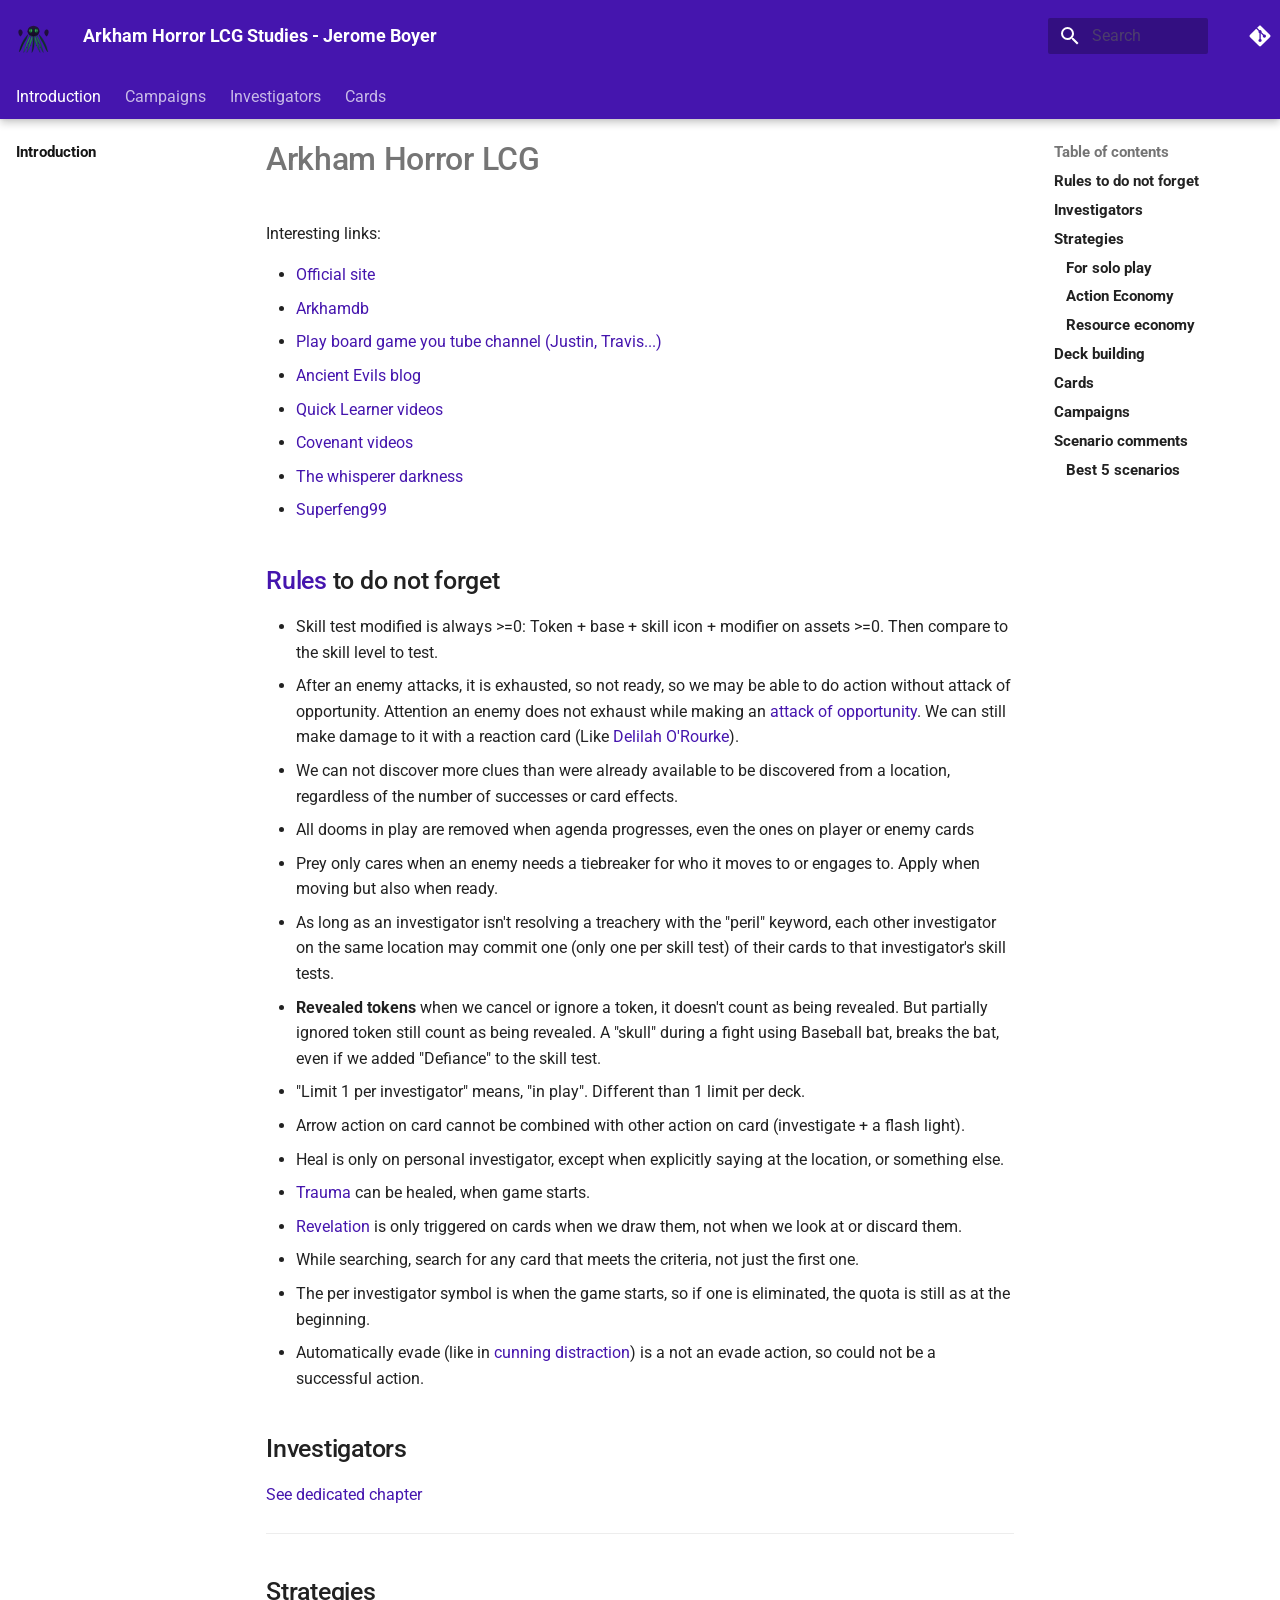
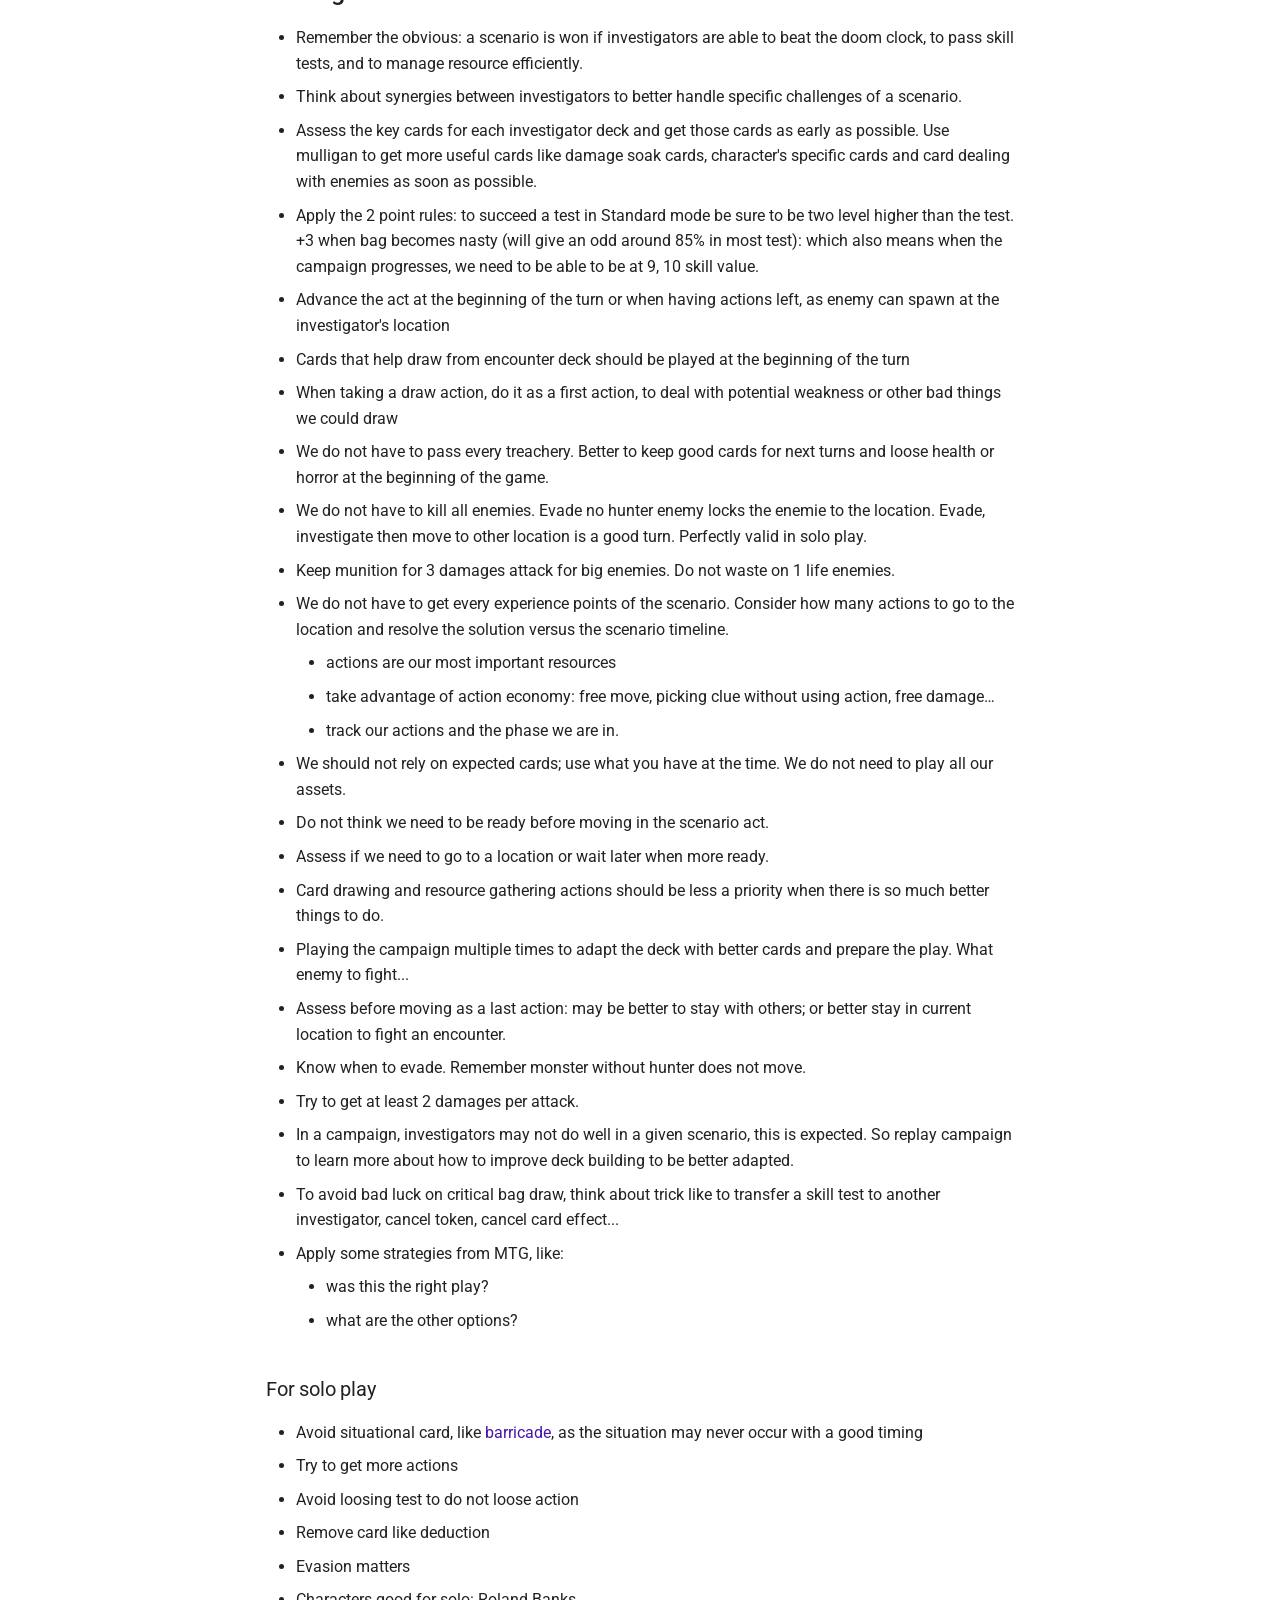
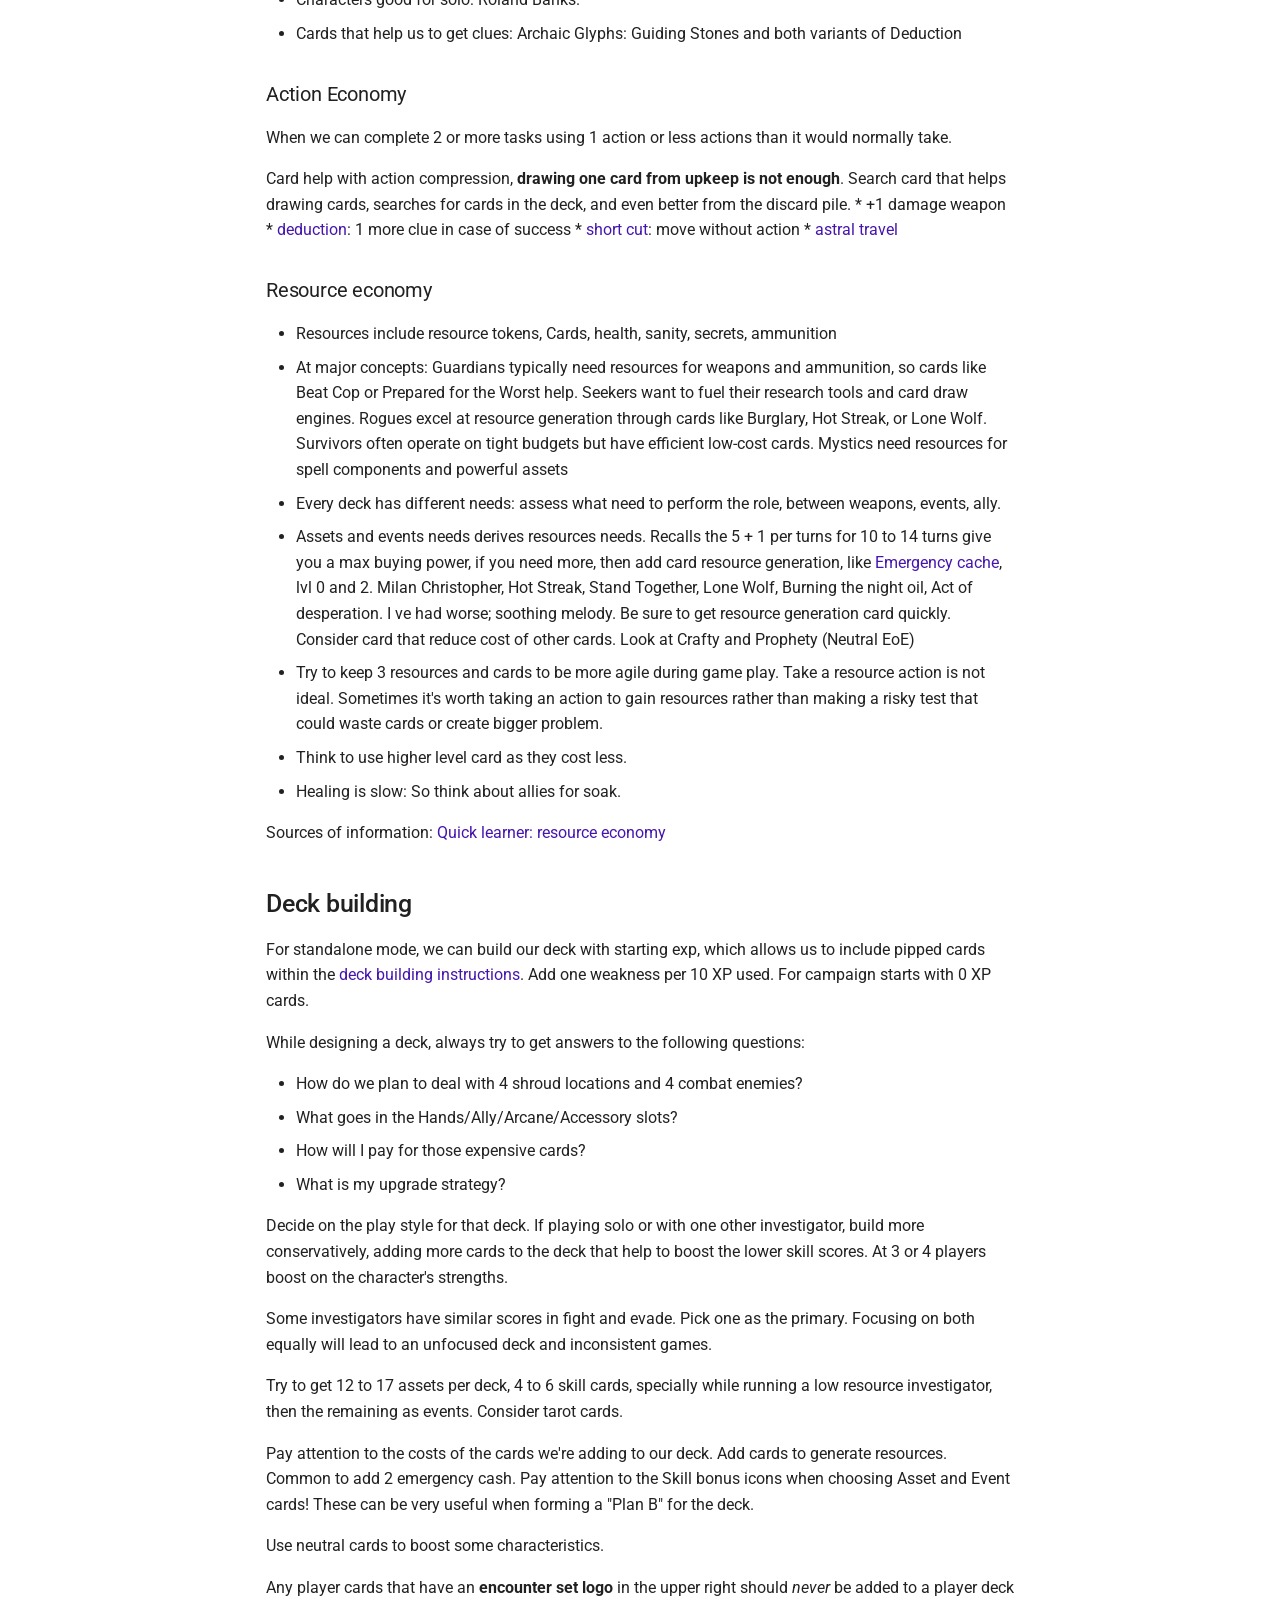
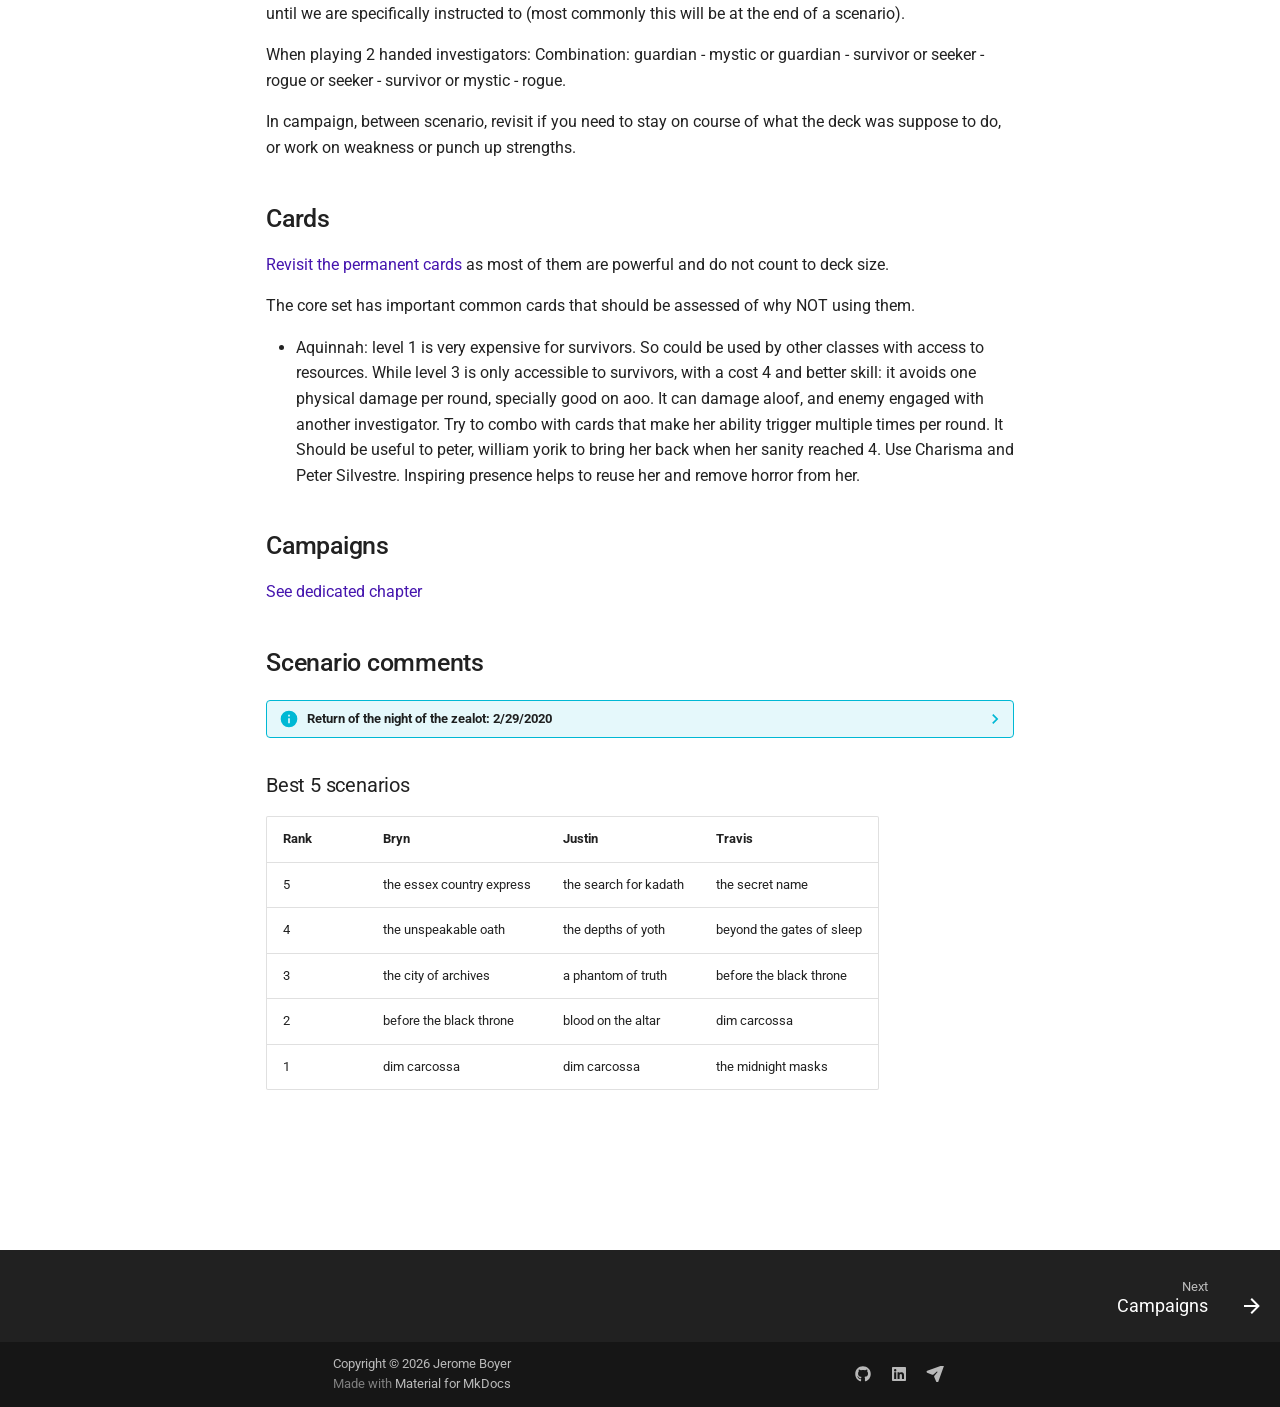
==== commit ea1bb70d: "Deployed ec9b382 with MkDocs version: 1.6.1" ====
--- a/index.html
+++ b/index.html
@@ -1 +1 @@
-<!doctype html><html lang=en class=no-js> <head><meta charset=utf-8><meta name=viewport content="width=device-width,initial-scale=1"><link href=https://jbcodeforce.github.io/ah/ rel=canonical><link href=campaigns/ rel=next><link rel=icon href=assets/logo.svg><meta name=generator content="mkdocs-1.6.1, mkdocs-material-9.7.6"><title>Arkham Horror LCG - Arkham Horror LCG Studies - Jerome Boyer</title><link rel=stylesheet href=assets/stylesheets/main.484c7ddc.min.css><link rel=stylesheet href=assets/stylesheets/palette.ab4e12ef.min.css><link rel=preconnect href=https://fonts.gstatic.com crossorigin><link rel=stylesheet href="https://fonts.googleapis.com/css?family=Roboto:300,300i,400,400i,700,700i%7CRoboto+Mono:400,400i,700,700i&display=fallback"><style>:root{--md-text-font:"Roboto";--md-code-font:"Roboto Mono"}</style><link rel=stylesheet href=extra.css><script>__md_scope=new URL(".",location),__md_hash=e=>[...e].reduce(((e,_)=>(e<<5)-e+_.charCodeAt(0)),0),__md_get=(e,_=localStorage,t=__md_scope)=>JSON.parse(_.getItem(t.pathname+"."+e)),__md_set=(e,_,t=localStorage,a=__md_scope)=>{try{t.setItem(a.pathname+"."+e,JSON.stringify(_))}catch(e){}}</script></head> <body dir=ltr data-md-color-scheme=default data-md-color-primary=indigo data-md-color-accent=indigo> <input class=md-toggle data-md-toggle=drawer type=checkbox id=__drawer autocomplete=off> <input class=md-toggle data-md-toggle=search type=checkbox id=__search autocomplete=off> <label class=md-overlay for=__drawer></label> <div data-md-component=skip> <a href=#arkham-horror-lcg class=md-skip> Skip to content </a> </div> <div data-md-component=announce> </div> <header class="md-header md-header--shadow md-header--lifted" data-md-component=header> <nav class="md-header__inner md-grid" aria-label=Header> <a href=. title="Arkham Horror LCG Studies - Jerome Boyer" class="md-header__button md-logo" aria-label="Arkham Horror LCG Studies - Jerome Boyer" data-md-component=logo> <img src=assets/logo.svg alt=logo> </a> <label class="md-header__button md-icon" for=__drawer> <svg xmlns=http://www.w3.org/2000/svg viewbox="0 0 24 24"><path d="M3 6h18v2H3zm0 5h18v2H3zm0 5h18v2H3z"/></svg> </label> <div class=md-header__title data-md-component=header-title> <div class=md-header__ellipsis> <div class=md-header__topic> <span class=md-ellipsis> Arkham Horror LCG Studies - Jerome Boyer </span> </div> <div class=md-header__topic data-md-component=header-topic> <span class=md-ellipsis> Arkham Horror LCG </span> </div> </div> </div> <label class="md-header__button md-icon" for=__search> <svg xmlns=http://www.w3.org/2000/svg viewbox="0 0 24 24"><path d="M9.5 3A6.5 6.5 0 0 1 16 9.5c0 1.61-.59 3.09-1.56 4.23l.27.27h.79l5 5-1.5 1.5-5-5v-.79l-.27-.27A6.52 6.52 0 0 1 9.5 16 6.5 6.5 0 0 1 3 9.5 6.5 6.5 0 0 1 9.5 3m0 2C7 5 5 7 5 9.5S7 14 9.5 14 14 12 14 9.5 12 5 9.5 5"/></svg> </label> <div class=md-search data-md-component=search role=dialog> <label class=md-search__overlay for=__search></label> <div class=md-search__inner role=search> <form class=md-search__form name=search> <input type=text class=md-search__input name=query aria-label=Search placeholder=Search autocapitalize=off autocorrect=off autocomplete=off spellcheck=false data-md-component=search-query required> <label class="md-search__icon md-icon" for=__search> <svg xmlns=http://www.w3.org/2000/svg viewbox="0 0 24 24"><path d="M9.5 3A6.5 6.5 0 0 1 16 9.5c0 1.61-.59 3.09-1.56 4.23l.27.27h.79l5 5-1.5 1.5-5-5v-.79l-.27-.27A6.52 6.52 0 0 1 9.5 16 6.5 6.5 0 0 1 3 9.5 6.5 6.5 0 0 1 9.5 3m0 2C7 5 5 7 5 9.5S7 14 9.5 14 14 12 14 9.5 12 5 9.5 5"/></svg> <svg xmlns=http://www.w3.org/2000/svg viewbox="0 0 24 24"><path d="M20 11v2H8l5.5 5.5-1.42 1.42L4.16 12l7.92-7.92L13.5 5.5 8 11z"/></svg> </label> <nav class=md-search__options aria-label=Search> <button type=reset class="md-search__icon md-icon" title=Clear aria-label=Clear tabindex=-1> <svg xmlns=http://www.w3.org/2000/svg viewbox="0 0 24 24"><path d="M19 6.41 17.59 5 12 10.59 6.41 5 5 6.41 10.59 12 5 17.59 6.41 19 12 13.41 17.59 19 19 17.59 13.41 12z"/></svg> </button> </nav> <div class=md-search__suggest data-md-component=search-suggest></div> </form> <div class=md-search__output> <div class=md-search__scrollwrap tabindex=0 data-md-scrollfix> <div class=md-search-result data-md-component=search-result> <div class=md-search-result__meta> Initializing search </div> <ol class=md-search-result__list role=presentation></ol> </div> </div> </div> </div> </div> <div class=md-header__source> <a href=https://github.com/jbcodeforce/ah title="Go to repository" class=md-source data-md-component=source> <div class="md-source__icon md-icon"> <svg xmlns=http://www.w3.org/2000/svg viewbox="0 0 448 512"><!-- Font Awesome Free 7.1.0 by @fontawesome - https://fontawesome.com License - https://fontawesome.com/license/free (Icons: CC BY 4.0, Fonts: SIL OFL 1.1, Code: MIT License) Copyright 2025 Fonticons, Inc.--><path d="M439.6 236.1 244 40.5c-5.4-5.5-12.8-8.5-20.4-8.5s-15 3-20.4 8.4L162.5 81l51.5 51.5c27.1-9.1 52.7 16.8 43.4 43.7l49.7 49.7c34.2-11.8 61.2 31 35.5 56.7-26.5 26.5-70.2-2.9-56-37.3L240.3 199v121.9c25.3 12.5 22.3 41.8 9.1 55-6.4 6.4-15.2 10.1-24.3 10.1s-17.8-3.6-24.3-10.1c-17.6-17.6-11.1-46.9 11.2-56v-123c-20.8-8.5-24.6-30.7-18.6-45L142.6 101 8.5 235.1C3 240.6 0 247.9 0 255.5s3 15 8.5 20.4l195.6 195.7c5.4 5.4 12.7 8.4 20.4 8.4s15-3 20.4-8.4l194.7-194.7c5.4-5.4 8.4-12.8 8.4-20.4s-3-15-8.4-20.4"/></svg> </div> <div class=md-source__repository> GitHub </div> </a> </div> </nav> <nav class=md-tabs aria-label=Tabs data-md-component=tabs> <div class=md-grid> <ul class=md-tabs__list> <li class="md-tabs__item md-tabs__item--active"> <a href=. class=md-tabs__link> Introduction </a> </li> <li class=md-tabs__item> <a href=campaigns/ class=md-tabs__link> Campaigns </a> </li> <li class=md-tabs__item> <a href=investigators/ class=md-tabs__link> Investigators </a> </li> <li class=md-tabs__item> <a href=cards/ class=md-tabs__link> Cards </a> </li> </ul> </div> </nav> </header> <div class=md-container data-md-component=container> <main class=md-main data-md-component=main> <div class="md-main__inner md-grid"> <div class="md-sidebar md-sidebar--primary" data-md-component=sidebar data-md-type=navigation> <div class=md-sidebar__scrollwrap> <div class=md-sidebar__inner> <nav class="md-nav md-nav--primary md-nav--lifted" aria-label=Navigation data-md-level=0> <label class=md-nav__title for=__drawer> <a href=. title="Arkham Horror LCG Studies - Jerome Boyer" class="md-nav__button md-logo" aria-label="Arkham Horror LCG Studies - Jerome Boyer" data-md-component=logo> <img src=assets/logo.svg alt=logo> </a> Arkham Horror LCG Studies - Jerome Boyer </label> <div class=md-nav__source> <a href=https://github.com/jbcodeforce/ah title="Go to repository" class=md-source data-md-component=source> <div class="md-source__icon md-icon"> <svg xmlns=http://www.w3.org/2000/svg viewbox="0 0 448 512"><!-- Font Awesome Free 7.1.0 by @fontawesome - https://fontawesome.com License - https://fontawesome.com/license/free (Icons: CC BY 4.0, Fonts: SIL OFL 1.1, Code: MIT License) Copyright 2025 Fonticons, Inc.--><path d="M439.6 236.1 244 40.5c-5.4-5.5-12.8-8.5-20.4-8.5s-15 3-20.4 8.4L162.5 81l51.5 51.5c27.1-9.1 52.7 16.8 43.4 43.7l49.7 49.7c34.2-11.8 61.2 31 35.5 56.7-26.5 26.5-70.2-2.9-56-37.3L240.3 199v121.9c25.3 12.5 22.3 41.8 9.1 55-6.4 6.4-15.2 10.1-24.3 10.1s-17.8-3.6-24.3-10.1c-17.6-17.6-11.1-46.9 11.2-56v-123c-20.8-8.5-24.6-30.7-18.6-45L142.6 101 8.5 235.1C3 240.6 0 247.9 0 255.5s3 15 8.5 20.4l195.6 195.7c5.4 5.4 12.7 8.4 20.4 8.4s15-3 20.4-8.4l194.7-194.7c5.4-5.4 8.4-12.8 8.4-20.4s-3-15-8.4-20.4"/></svg> </div> <div class=md-source__repository> GitHub </div> </a> </div> <ul class=md-nav__list data-md-scrollfix> <li class="md-nav__item md-nav__item--active"> <input class="md-nav__toggle md-toggle" type=checkbox id=__toc> <label class="md-nav__link md-nav__link--active" for=__toc> <span class=md-ellipsis> Introduction </span> <span class="md-nav__icon md-icon"></span> </label> <a href=. class="md-nav__link md-nav__link--active"> <span class=md-ellipsis> Introduction </span> </a> <nav class="md-nav md-nav--secondary" aria-label="Table of contents"> <label class=md-nav__title for=__toc> <span class="md-nav__icon md-icon"></span> Table of contents </label> <ul class=md-nav__list data-md-component=toc data-md-scrollfix> <li class=md-nav__item> <a href=#rules-to-do-not-forget class=md-nav__link> <span class=md-ellipsis> Rules to do not forget </span> </a> </li> <li class=md-nav__item> <a href=#investigators class=md-nav__link> <span class=md-ellipsis> Investigators </span> </a> </li> <li class=md-nav__item> <a href=#strategies class=md-nav__link> <span class=md-ellipsis> Strategies </span> </a> <nav class=md-nav aria-label=Strategies> <ul class=md-nav__list> <li class=md-nav__item> <a href=#for-solo-play class=md-nav__link> <span class=md-ellipsis> For solo play </span> </a> </li> <li class=md-nav__item> <a href=#action-economy class=md-nav__link> <span class=md-ellipsis> Action Economy </span> </a> </li> <li class=md-nav__item> <a href=#resource-economy class=md-nav__link> <span class=md-ellipsis> Resource economy </span> </a> </li> </ul> </nav> </li> <li class=md-nav__item> <a href=#deck-building class=md-nav__link> <span class=md-ellipsis> Deck building </span> </a> </li> <li class=md-nav__item> <a href=#cards class=md-nav__link> <span class=md-ellipsis> Cards </span> </a> </li> <li class=md-nav__item> <a href=#campaigns class=md-nav__link> <span class=md-ellipsis> Campaigns </span> </a> </li> <li class=md-nav__item> <a href=#scenario-comments class=md-nav__link> <span class=md-ellipsis> Scenario comments </span> </a> <nav class=md-nav aria-label="Scenario comments"> <ul class=md-nav__list> <li class=md-nav__item> <a href=#best-5-scenarios class=md-nav__link> <span class=md-ellipsis> Best 5 scenarios </span> </a> </li> </ul> </nav> </li> </ul> </nav> </li> <li class=md-nav__item> <a href=campaigns/ class=md-nav__link> <span class=md-ellipsis> Campaigns </span> </a> </li> <li class="md-nav__item md-nav__item--nested"> <input class="md-nav__toggle md-toggle " type=checkbox id=__nav_3> <label class=md-nav__link for=__nav_3 id=__nav_3_label tabindex=0> <span class=md-ellipsis> Investigators </span> <span class="md-nav__icon md-icon"></span> </label> <nav class=md-nav data-md-level=1 aria-labelledby=__nav_3_label aria-expanded=false> <label class=md-nav__title for=__nav_3> <span class="md-nav__icon md-icon"></span> Investigators </label> <ul class=md-nav__list data-md-scrollfix> <li class=md-nav__item> <a href=investigators/ class=md-nav__link> <span class=md-ellipsis> Investigator List </span> </a> </li> <li class=md-nav__item> <a href=investigators/agatha_crane/ class=md-nav__link> <span class=md-ellipsis> Agatha Crane </span> </a> </li> <li class=md-nav__item> <a href=investigators/marion_tavares/ class=md-nav__link> <span class=md-ellipsis> Marion Tavares </span> </a> </li> </ul> </nav> </li> <li class=md-nav__item> <a href=cards/ class=md-nav__link> <span class=md-ellipsis> Cards </span> </a> </li> </ul> </nav> </div> </div> </div> <div class="md-sidebar md-sidebar--secondary" data-md-component=sidebar data-md-type=toc> <div class=md-sidebar__scrollwrap> <div class=md-sidebar__inner> <nav class="md-nav md-nav--secondary" aria-label="Table of contents"> <label class=md-nav__title for=__toc> <span class="md-nav__icon md-icon"></span> Table of contents </label> <ul class=md-nav__list data-md-component=toc data-md-scrollfix> <li class=md-nav__item> <a href=#rules-to-do-not-forget class=md-nav__link> <span class=md-ellipsis> Rules to do not forget </span> </a> </li> <li class=md-nav__item> <a href=#investigators class=md-nav__link> <span class=md-ellipsis> Investigators </span> </a> </li> <li class=md-nav__item> <a href=#strategies class=md-nav__link> <span class=md-ellipsis> Strategies </span> </a> <nav class=md-nav aria-label=Strategies> <ul class=md-nav__list> <li class=md-nav__item> <a href=#for-solo-play class=md-nav__link> <span class=md-ellipsis> For solo play </span> </a> </li> <li class=md-nav__item> <a href=#action-economy class=md-nav__link> <span class=md-ellipsis> Action Economy </span> </a> </li> <li class=md-nav__item> <a href=#resource-economy class=md-nav__link> <span class=md-ellipsis> Resource economy </span> </a> </li> </ul> </nav> </li> <li class=md-nav__item> <a href=#deck-building class=md-nav__link> <span class=md-ellipsis> Deck building </span> </a> </li> <li class=md-nav__item> <a href=#cards class=md-nav__link> <span class=md-ellipsis> Cards </span> </a> </li> <li class=md-nav__item> <a href=#campaigns class=md-nav__link> <span class=md-ellipsis> Campaigns </span> </a> </li> <li class=md-nav__item> <a href=#scenario-comments class=md-nav__link> <span class=md-ellipsis> Scenario comments </span> </a> <nav class=md-nav aria-label="Scenario comments"> <ul class=md-nav__list> <li class=md-nav__item> <a href=#best-5-scenarios class=md-nav__link> <span class=md-ellipsis> Best 5 scenarios </span> </a> </li> </ul> </nav> </li> </ul> </nav> </div> </div> </div> <div class=md-content data-md-component=content> <article class="md-content__inner md-typeset"> <h1 id=arkham-horror-lcg>Arkham Horror LCG<a class=headerlink href=#arkham-horror-lcg title="Permanent link">&para;</a></h1> <p>Interesting links:</p> <ul> <li><a href=https://www.fantasyflightgames.com/en/products/arkham-horror-the-card-game/ >Official site</a></li> <li><a href=https://arkhamdb.com>Arkhamdb</a></li> <li><a href=https://www.youtube.com/@PlayingBoardGames>Play board game you tube channel (Justin, Travis...)</a></li> <li><a href=https://derbk.com/ancientevils/ >Ancient Evils blog</a></li> <li><a href=https://www.youtube.com/@Quick_Learner/videos>Quick Learner videos</a></li> <li><a href="https://www.youtube.com/playlist?list=PLmHifZPFC_JsRF8Zrav13ESRNaEJ6i967">Covenant videos</a></li> <li><a href=https://www.youtube.com/@TheWhispererinDarkness>The whisperer darkness</a></li> <li><a href=https://www.youtube.com/@superfeng99/videos>Superfeng99</a></li> </ul> <h2 id=rules-to-do-not-forget><a href=https://arkhamdb.com/rules>Rules</a> to do not forget<a class=headerlink href=#rules-to-do-not-forget title="Permanent link">&para;</a></h2> <ul> <li>Skill test modified is always &gt;=0: Token + base + skill icon + modifier on assets &gt;=0. Then compare to the skill level to test.</li> <li>After an enemy attacks, it is exhausted, so not ready, so we may be able to do action without attack of opportunity. Attention an enemy does not exhaust while making an <a href=https://arkhamdb.com/rules#Attack_of_Opportunity>attack of opportunity</a>. We can still make damage to it with a reaction card (Like <a href=https://arkhamdb.com/card/06281>Delilah O'Rourke</a>).</li> <li>We can not discover more clues than were already available to be discovered from a location, regardless of the number of successes or card effects.</li> <li>All dooms in play are removed when agenda progresses, even the ones on player or enemy cards</li> <li>Prey only cares when an enemy needs a tiebreaker for who it moves to or engages to. Apply when moving but also when ready.</li> <li>As long as an investigator isn't resolving a treachery with the "peril" keyword, each other investigator on the same location may commit one (only one per skill test) of their cards to that investigator's skill tests.</li> <li><strong>Revealed tokens</strong> when we cancel or ignore a token, it doesn't count as being revealed. But partially ignored token still count as being revealed. A "skull" during a fight using Baseball bat, breaks the bat, even if we added "Defiance" to the skill test.</li> <li>"Limit 1 per investigator" means, "in play". Different than 1 limit per deck.</li> <li>Arrow action on card cannot be combined with other action on card (investigate + a flash light).</li> <li>Heal is only on personal investigator, except when explicitly saying at the location, or something else.</li> <li><a href=https://arkhamdb.com/rules#Trauma>Trauma</a> can be healed, when game starts.</li> <li><a href=https://arkhamdb.com/rules#Revelation>Revelation</a> is only triggered on cards when we draw them, not when we look at or discard them.</li> <li>While searching, search for any card that meets the criteria, not just the first one.</li> <li>The per investigator symbol is when the game starts, so if one is eliminated, the quota is still as at the beginning.</li> <li>Automatically evade (like in <a href=https://arkhamdb.com/card/01078>cunning distraction</a>) is a not an evade action, so could not be a successful action. </li> </ul> <h2 id=investigators>Investigators<a class=headerlink href=#investigators title="Permanent link">&para;</a></h2> <p><a href=investigators/ >See dedicated chapter</a></p> <hr> <h2 id=strategies>Strategies<a class=headerlink href=#strategies title="Permanent link">&para;</a></h2> <ul> <li>Remember the obvious: a scenario is won if investigators are able to beat the doom clock, to pass skill tests, and to manage resource efficiently.</li> <li>Think about synergies between investigators to better handle specific challenges of a scenario.</li> <li>Assess the key cards for each investigator deck and get those cards as early as possible. Use mulligan to get more useful cards like damage soak cards, character's specific cards and card dealing with enemies as soon as possible. </li> <li>Apply the 2 point rules: to succeed a test in Standard mode be sure to be two level higher than the test. +3 when bag becomes nasty (will give an odd around 85% in most test): which also means when the campaign progresses, we need to be able to be at 9, 10 skill value.</li> <li>Advance the act at the beginning of the turn or when having actions left, as enemy can spawn at the investigator's location</li> <li>Cards that help draw from encounter deck should be played at the beginning of the turn</li> <li>When taking a draw action, do it as a first action, to deal with potential weakness or other bad things we could draw</li> <li>We do not have to pass every treachery. Better to keep good cards for next turns and loose health or horror at the beginning of the game.</li> <li>We do not have to kill all enemies. Evade no hunter enemy locks the enemie to the location. Evade, investigate then move to other location is a good turn. Perfectly valid in solo play.</li> <li>Keep munition for 3 damages attack for big enemies. Do not waste on 1 life enemies.</li> <li> <p>We do not have to get every experience points of the scenario. Consider how many actions to go to the location and resolve the solution versus the scenario timeline.</p> <ul> <li>actions are our most important resources</li> <li>take advantage of action economy: free move, picking clue without using action, free damage…</li> <li>track our actions and the phase we are in.</li> </ul> </li> <li> <p>We should not rely on expected cards; use what you have at the time. We do not need to play all our assets.</p> </li> <li>Do not think we need to be ready before moving in the scenario act.</li> <li>Assess if we need to go to a location or wait later when more ready.</li> <li>Card drawing and resource gathering actions should be less a priority when there is so much better things to do.</li> <li>Playing the campaign multiple times to adapt the deck with better cards and prepare the play. What enemy to fight...</li> <li>Assess before moving as a last action: may be better to stay with others; or better stay in current location to fight an encounter.</li> <li>Know when to evade. Remember monster without hunter does not move. </li> <li>Try to get at least 2 damages per attack.</li> <li>In a campaign, investigators may not do well in a given scenario, this is expected. So replay campaign to learn more about how to improve deck building to be better adapted.</li> <li>To avoid bad luck on critical bag draw, think about trick like to transfer a skill test to another investigator, cancel token, cancel card effect...</li> <li> <p>Apply some strategies from MTG, like: </p> <ul> <li>was this the right play?</li> <li>what are the other options?</li> </ul> </li> </ul> <h3 id=for-solo-play>For solo play<a class=headerlink href=#for-solo-play title="Permanent link">&para;</a></h3> <ul> <li>Avoid situational card, like <a href=https://arkhamdb.com/card/01038>barricade</a>, as the situation may never occur with a good timing</li> <li>Try to get more actions</li> <li>Avoid loosing test to do not loose action</li> <li>Remove card like deduction</li> <li>Evasion matters</li> <li>Characters good for solo: Roland Banks. </li> <li>Cards that help us to get clues: Archaic Glyphs: Guiding Stones and both variants of Deduction</li> </ul> <h3 id=action-economy>Action Economy<a class=headerlink href=#action-economy title="Permanent link">&para;</a></h3> <p>When we can complete 2 or more tasks using 1 action or less actions than it would normally take.</p> <p>Card help with action compression, <strong>drawing one card from upkeep is not enough</strong>. Search card that helps drawing cards, searches for cards in the deck, and even better from the discard pile. * +1 damage weapon * <a href=https://arkhamdb.com/card/02150>deduction</a>: 1 more clue in case of success * <a href="https://arkhamdb.com/find?q=short+cut&sort=set&view=card&decks=all&spoilers=hide">short cut</a>: move without action * <a href=https://arkhamdb.com/card/03034>astral travel</a> </p> <h3 id=resource-economy>Resource economy<a class=headerlink href=#resource-economy title="Permanent link">&para;</a></h3> <ul> <li>Resources include resource tokens, Cards, health, sanity, secrets, ammunition </li> <li>At major concepts: Guardians typically need resources for weapons and ammunition, so cards like Beat Cop or Prepared for the Worst help. Seekers want to fuel their research tools and card draw engines. Rogues excel at resource generation through cards like Burglary, Hot Streak, or Lone Wolf. Survivors often operate on tight budgets but have efficient low-cost cards. Mystics need resources for spell components and powerful assets</li> <li>Every deck has different needs: assess what need to perform the role, between weapons, events, ally. </li> <li>Assets and events needs derives resources needs. Recalls the 5 + 1 per turns for 10 to 14 turns give you a max buying power, if you need more, then add card resource generation, like <a href>Emergency cache</a>, lvl 0 and 2. Milan Christopher, Hot Streak, Stand Together, Lone Wolf, Burning the night oil, Act of desperation. I ve had worse; soothing melody. Be sure to get resource generation card quickly. Consider card that reduce cost of other cards. Look at Crafty and Prophety (Neutral EoE)</li> <li>Try to keep 3 resources and cards to be more agile during game play. Take a resource action is not ideal. Sometimes it's worth taking an action to gain resources rather than making a risky test that could waste cards or create bigger problem.</li> <li>Think to use higher level card as they cost less.</li> <li>Healing is slow: So think about allies for soak. </li> </ul> <p>Sources of information: <a href="https://www.youtube.com/watch?v=AVLicWnVVxM">Quick learner: resource economy</a></p> <h2 id=deck-building>Deck building<a class=headerlink href=#deck-building title="Permanent link">&para;</a></h2> <p>For standalone mode, we can build our deck with starting exp, which allows us to include pipped cards within the <a href=https://arkhamdb.com/rules#Experience>deck building instructions</a>. Add one weakness per 10 XP used. For campaign starts with 0 XP cards.</p> <p>While designing a deck, always try to get answers to the following questions:</p> <ul> <li>How do we plan to deal with 4 shroud locations and 4 combat enemies?</li> <li>What goes in the Hands/Ally/Arcane/Accessory slots?</li> <li>How will I pay for those expensive cards?</li> <li>What is my upgrade strategy?</li> </ul> <p>Decide on the play style for that deck. If playing solo or with one other investigator, build more conservatively, adding more cards to the deck that help to boost the lower skill scores. At 3 or 4 players boost on the character's strengths.</p> <p>Some investigators have similar scores in fight and evade. Pick one as the primary. Focusing on both equally will lead to an unfocused deck and inconsistent games.</p> <p>Try to get 12 to 17 assets per deck, 4 to 6 skill cards, specially while running a low resource investigator, then the remaining as events. Consider tarot cards.</p> <p>Pay attention to the costs of the cards we're adding to our deck. Add cards to generate resources. Common to add 2 emergency cash. Pay attention to the Skill bonus icons when choosing Asset and Event cards! These can be very useful when forming a "Plan B" for the deck.</p> <p>Use neutral cards to boost some characteristics.</p> <p>Any player cards that have an <strong>encounter set logo</strong> in the upper right should <em>never</em> be added to a player deck until we are specifically instructed to (most commonly this will be at the end of a scenario).</p> <p>When playing 2 handed investigators: Combination: guardian - mystic or guardian - survivor or seeker - rogue or seeker - survivor or mystic - rogue.</p> <p>In campaign, between scenario, revisit if you need to stay on course of what the deck was suppose to do, or work on weakness or punch up strengths. </p> <h2 id=cards>Cards<a class=headerlink href=#cards title="Permanent link">&para;</a></h2> <p><a href="https://arkhamdb.com/find?q=x%3Apermanent&decks=player">Revisit the permanent cards</a> as most of them are powerful and do not count to deck size.</p> <p>The core set has important common cards that should be assessed of why NOT using them.</p> <ul> <li>Aquinnah: level 1 is very expensive for survivors. So could be used by other classes with access to resources. While level 3 is only accessible to survivors, with a cost 4 and better skill: it avoids one physical damage per round, specially good on aoo. It can damage aloof, and enemy engaged with another investigator. Try to combo with cards that make her ability trigger multiple times per round. It Should be useful to peter, william yorik to bring her back when her sanity reached 4. Use Charisma and Peter Silvestre. Inspiring presence helps to reuse her and remove horror from her.</li> </ul> <h2 id=campaigns>Campaigns<a class=headerlink href=#campaigns title="Permanent link">&para;</a></h2> <p><a href=campaigns/ >See dedicated chapter</a></p> <h2 id=scenario-comments>Scenario comments<a class=headerlink href=#scenario-comments title="Permanent link">&para;</a></h2> <details class="- info"> <summary>Return of the night of the zealot: 2/29/2020</summary> <p>with <a href=https://arkhamdb.com/deck/view/627017>Daisy Walker</a> and <a href=https://arkhamdb.com/deck/view/611917>Skid O’Toole</a>.</p> <ul> <li>Daisy and Skid get rid of the ghouls priest at the last turn.</li> <li>Lita Chantler burns the house to the ground. and joins Daisy to work on enemies</li> <li>Daisy has 2 traumas after the gathering</li> <li>The team gets insight into the hidden world of the Mythos: total victory: 6 VP for gouls 2 VP location + 2 = 10 VPs</li> <li>Daisy spent 6 xp and skids 10 xp</li> <li>The midnight masks: R2. </li> <li>Cultists we interrogated: ruth turner, peter warren</li> <li>Cultists who got away: bill cooper, herman collins, victoria devereux, jeremiah pierce</li> <li>It is past midnight</li> <li>5xp but skids has his hospital debts so only 3xps for him</li> <li>Ghoul priest is still alive.</li> <li>The cult worships Umordhoth a monstrous entity from another realm. But we discovered that lita sets this event in motion. From a journal possessed by the cultist, there is a dark ritual to be performed in the wood of south Arkham to bring umordhoth back.</li> </ul> </details> <h3 id=best-5-scenarios>Best 5 scenarios<a class=headerlink href=#best-5-scenarios title="Permanent link">&para;</a></h3> <table> <thead> <tr> <th>Rank</th> <th>Bryn</th> <th>Justin</th> <th>Travis</th> </tr> </thead> <tbody> <tr> <td>5</td> <td>the essex country express</td> <td>the search for kadath</td> <td>the secret name</td> </tr> <tr> <td>4</td> <td>the unspeakable oath</td> <td>the depths of yoth</td> <td>beyond the gates of sleep</td> </tr> <tr> <td>3</td> <td>the city of archives</td> <td>a phantom of truth</td> <td>before the black throne</td> </tr> <tr> <td>2</td> <td>before the black throne</td> <td>blood on the altar</td> <td>dim carcossa</td> </tr> <tr> <td>1</td> <td>dim carcossa</td> <td>dim carcossa</td> <td>the midnight masks</td> </tr> </tbody> </table> </article> </div> <script>var tabs=__md_get("__tabs");if(Array.isArray(tabs))e:for(var set of document.querySelectorAll(".tabbed-set")){var labels=set.querySelector(".tabbed-labels");for(var tab of tabs)for(var label of labels.getElementsByTagName("label"))if(label.innerText.trim()===tab){var input=document.getElementById(label.htmlFor);input.checked=!0;continue e}}</script> <script>var target=document.getElementById(location.hash.slice(1));target&&target.name&&(target.checked=target.name.startsWith("__tabbed_"))</script> </div> <button type=button class="md-top md-icon" data-md-component=top hidden> <svg xmlns=http://www.w3.org/2000/svg viewbox="0 0 24 24"><path d="M13 20h-2V8l-5.5 5.5-1.42-1.42L12 4.16l7.92 7.92-1.42 1.42L13 8z"/></svg> Back to top </button> </main> <footer class=md-footer> <nav class="md-footer__inner md-grid" aria-label=Footer> <a href=campaigns/ class="md-footer__link md-footer__link--next" aria-label="Next: Campaigns"> <div class=md-footer__title> <span class=md-footer__direction> Next </span> <div class=md-ellipsis> Campaigns </div> </div> <div class="md-footer__button md-icon"> <svg xmlns=http://www.w3.org/2000/svg viewbox="0 0 24 24"><path d="M4 11v2h12l-5.5 5.5 1.42 1.42L19.84 12l-7.92-7.92L10.5 5.5 16 11z"/></svg> </div> </a> </nav> <div class="md-footer-meta md-typeset"> <div class="md-footer-meta__inner md-grid"> <div class=md-copyright> <div class=md-copyright__highlight> Copyright &copy; 2026 Jerome Boyer </div> Made with <a href=https://squidfunk.github.io/mkdocs-material/ target=_blank rel=noopener> Material for MkDocs </a> </div> <div class=md-social> <a href=https://github.com/jbcodeforce target=_blank rel=noopener title=github.com class=md-social__link> <svg xmlns=http://www.w3.org/2000/svg viewbox="0 0 512 512"><!-- Font Awesome Free 7.1.0 by @fontawesome - https://fontawesome.com License - https://fontawesome.com/license/free (Icons: CC BY 4.0, Fonts: SIL OFL 1.1, Code: MIT License) Copyright 2025 Fonticons, Inc.--><path d="M173.9 397.4c0 2-2.3 3.6-5.2 3.6-3.3.3-5.6-1.3-5.6-3.6 0-2 2.3-3.6 5.2-3.6 3-.3 5.6 1.3 5.6 3.6m-31.1-4.5c-.7 2 1.3 4.3 4.3 4.9 2.6 1 5.6 0 6.2-2s-1.3-4.3-4.3-5.2c-2.6-.7-5.5.3-6.2 2.3m44.2-1.7c-2.9.7-4.9 2.6-4.6 4.9.3 2 2.9 3.3 5.9 2.6 2.9-.7 4.9-2.6 4.6-4.6-.3-1.9-3-3.2-5.9-2.9M252.8 8C114.1 8 8 113.3 8 252c0 110.9 69.8 205.8 169.5 239.2 12.8 2.3 17.3-5.6 17.3-12.1 0-6.2-.3-40.4-.3-61.4 0 0-70 15-84.7-29.8 0 0-11.4-29.1-27.8-36.6 0 0-22.9-15.7 1.6-15.4 0 0 24.9 2 38.6 25.8 21.9 38.6 58.6 27.5 72.9 20.9 2.3-16 8.8-27.1 16-33.7-55.9-6.2-112.3-14.3-112.3-110.5 0-27.5 7.6-41.3 23.6-58.9-2.6-6.5-11.1-33.3 2.6-67.9 20.9-6.5 69 27 69 27 20-5.6 41.5-8.5 62.8-8.5s42.8 2.9 62.8 8.5c0 0 48.1-33.6 69-27 13.7 34.7 5.2 61.4 2.6 67.9 16 17.7 25.8 31.5 25.8 58.9 0 96.5-58.9 104.2-114.8 110.5 9.2 7.9 17 22.9 17 46.4 0 33.7-.3 75.4-.3 83.6 0 6.5 4.6 14.4 17.3 12.1C436.2 457.8 504 362.9 504 252 504 113.3 391.5 8 252.8 8M105.2 352.9c-1.3 1-1 3.3.7 5.2 1.6 1.6 3.9 2.3 5.2 1 1.3-1 1-3.3-.7-5.2-1.6-1.6-3.9-2.3-5.2-1m-10.8-8.1c-.7 1.3.3 2.9 2.3 3.9 1.6 1 3.6.7 4.3-.7.7-1.3-.3-2.9-2.3-3.9-2-.6-3.6-.3-4.3.7m32.4 35.6c-1.6 1.3-1 4.3 1.3 6.2 2.3 2.3 5.2 2.6 6.5 1 1.3-1.3.7-4.3-1.3-6.2-2.2-2.3-5.2-2.6-6.5-1m-11.4-14.7c-1.6 1-1.6 3.6 0 5.9s4.3 3.3 5.6 2.3c1.6-1.3 1.6-3.9 0-6.2-1.4-2.3-4-3.3-5.6-2"/></svg> </a> <a href=https://linkedin.com/in/jeromeboyer target=_blank rel=noopener title=linkedin.com class=md-social__link> <svg xmlns=http://www.w3.org/2000/svg viewbox="0 0 448 512"><!-- Font Awesome Free 7.1.0 by @fontawesome - https://fontawesome.com License - https://fontawesome.com/license/free (Icons: CC BY 4.0, Fonts: SIL OFL 1.1, Code: MIT License) Copyright 2025 Fonticons, Inc.--><path d="M416 32H31.9C14.3 32 0 46.5 0 64.3v383.4C0 465.5 14.3 480 31.9 480H416c17.6 0 32-14.5 32-32.3V64.3c0-17.8-14.4-32.3-32-32.3M135.4 416H69V202.2h66.5V416zM102.2 96a38.5 38.5 0 1 1 0 77 38.5 38.5 0 1 1 0-77m282.1 320h-66.4V312c0-24.8-.5-56.7-34.5-56.7-34.6 0-39.9 27-39.9 54.9V416h-66.4V202.2h63.7v29.2h.9c8.9-16.8 30.6-34.5 62.9-34.5 67.2 0 79.7 44.3 79.7 101.9z"/></svg> </a> <a href target=_blank rel=noopener title class=md-social__link> <svg xmlns=http://www.w3.org/2000/svg viewbox="0 0 576 512"><!-- Font Awesome Free 7.1.0 by @fontawesome - https://fontawesome.com License - https://fontawesome.com/license/free (Icons: CC BY 4.0, Fonts: SIL OFL 1.1, Code: MIT License) Copyright 2025 Fonticons, Inc.--><path d="M536.4-26.3c9.8-3.5 20.6-1 28 6.3s9.8 18.2 6.3 28l-178 496.9c-5 13.9-18.1 23.1-32.8 23.1-14.2 0-27-8.6-32.3-21.7l-64.2-158c-4.5-11-2.5-23.6 5.2-32.6l94.5-112.4c5.1-6.1 4.7-15-.9-20.6s-14.6-6-20.6-.9l-112.4 94.3c-9.1 7.6-21.6 9.6-32.6 5.2L38.1 216.8c-13.1-5.3-21.7-18.1-21.7-32.3 0-14.7 9.2-27.8 23.1-32.8z"/></svg> </a> </div> </div> </div> </footer> </div> <div class=md-dialog data-md-component=dialog> <div class="md-dialog__inner md-typeset"></div> </div> <div class=md-progress data-md-component=progress role=progressbar></div> <script id=__config type=application/json>{"annotate": null, "base": ".", "features": ["content.code.annotate", "content.code.copy", "content.tooltips", "content.tabs.link", "search.suggest", "search.highlight", "navigation.instant", "navigation.instant.progress", "navigation.tabs", "navigation.tabs.sticky", "navigation.tracking", "navigation.top", "navigation.footer"], "search": "assets/javascripts/workers/search.2c215733.min.js", "tags": null, "translations": {"clipboard.copied": "Copied to clipboard", "clipboard.copy": "Copy to clipboard", "search.result.more.one": "1 more on this page", "search.result.more.other": "# more on this page", "search.result.none": "No matching documents", "search.result.one": "1 matching document", "search.result.other": "# matching documents", "search.result.placeholder": "Type to start searching", "search.result.term.missing": "Missing", "select.version": "Select version"}, "version": null}</script> <script src=assets/javascripts/bundle.79ae519e.min.js></script> </body> </html>+<!doctype html><html lang=en class=no-js> <head><meta charset=utf-8><meta name=viewport content="width=device-width,initial-scale=1"><link href=https://jbcodeforce.github.io/ah/ rel=canonical><link href=campaigns/ rel=next><link rel=icon href=assets/logo.svg><meta name=generator content="mkdocs-1.6.1, mkdocs-material-9.7.7"><title>Arkham Horror LCG - Arkham Horror LCG Studies - Jerome Boyer</title><link rel=stylesheet href=assets/stylesheets/main.ec1eaa64.min.css><link rel=stylesheet href=assets/stylesheets/palette.ab4e12ef.min.css><link rel=preconnect href=https://fonts.gstatic.com crossorigin><link rel=stylesheet href="https://fonts.googleapis.com/css?family=Roboto:300,300i,400,400i,700,700i%7CRoboto+Mono:400,400i,700,700i&display=fallback"><style>:root{--md-text-font:"Roboto";--md-code-font:"Roboto Mono"}</style><link rel=stylesheet href=extra.css><script>__md_scope=new URL(".",location),__md_hash=e=>[...e].reduce(((e,_)=>(e<<5)-e+_.charCodeAt(0)),0),__md_get=(e,_=localStorage,t=__md_scope)=>JSON.parse(_.getItem(t.pathname+"."+e)),__md_set=(e,_,t=localStorage,a=__md_scope)=>{try{t.setItem(a.pathname+"."+e,JSON.stringify(_))}catch(e){}}</script></head> <body dir=ltr data-md-color-scheme=default data-md-color-primary=indigo data-md-color-accent=indigo> <input class=md-toggle data-md-toggle=drawer type=checkbox id=__drawer autocomplete=off> <input class=md-toggle data-md-toggle=search type=checkbox id=__search autocomplete=off> <label class=md-overlay for=__drawer></label> <div data-md-component=skip> <a href=#arkham-horror-lcg class=md-skip> Skip to content </a> </div> <div data-md-component=announce> </div> <header class="md-header md-header--shadow md-header--lifted" data-md-component=header> <nav class="md-header__inner md-grid" aria-label=Header> <a href=. title="Arkham Horror LCG Studies - Jerome Boyer" class="md-header__button md-logo" aria-label="Arkham Horror LCG Studies - Jerome Boyer" data-md-component=logo> <img src=assets/logo.svg alt=logo> </a> <label class="md-header__button md-icon" for=__drawer> <svg xmlns=http://www.w3.org/2000/svg viewbox="0 0 24 24"><path d="M3 6h18v2H3zm0 5h18v2H3zm0 5h18v2H3z"/></svg> </label> <div class=md-header__title data-md-component=header-title> <div class=md-header__ellipsis> <div class=md-header__topic> <span class=md-ellipsis> Arkham Horror LCG Studies - Jerome Boyer </span> </div> <div class=md-header__topic data-md-component=header-topic> <span class=md-ellipsis> Arkham Horror LCG </span> </div> </div> </div> <label class="md-header__button md-icon" for=__search> <svg xmlns=http://www.w3.org/2000/svg viewbox="0 0 24 24"><path d="M9.5 3A6.5 6.5 0 0 1 16 9.5c0 1.61-.59 3.09-1.56 4.23l.27.27h.79l5 5-1.5 1.5-5-5v-.79l-.27-.27A6.52 6.52 0 0 1 9.5 16 6.5 6.5 0 0 1 3 9.5 6.5 6.5 0 0 1 9.5 3m0 2C7 5 5 7 5 9.5S7 14 9.5 14 14 12 14 9.5 12 5 9.5 5"/></svg> </label> <div class=md-search data-md-component=search role=dialog> <label class=md-search__overlay for=__search></label> <div class=md-search__inner role=search> <form class=md-search__form name=search> <input type=text class=md-search__input name=query aria-label=Search placeholder=Search autocapitalize=off autocorrect=off autocomplete=off spellcheck=false data-md-component=search-query required> <label class="md-search__icon md-icon" for=__search> <svg xmlns=http://www.w3.org/2000/svg viewbox="0 0 24 24"><path d="M9.5 3A6.5 6.5 0 0 1 16 9.5c0 1.61-.59 3.09-1.56 4.23l.27.27h.79l5 5-1.5 1.5-5-5v-.79l-.27-.27A6.52 6.52 0 0 1 9.5 16 6.5 6.5 0 0 1 3 9.5 6.5 6.5 0 0 1 9.5 3m0 2C7 5 5 7 5 9.5S7 14 9.5 14 14 12 14 9.5 12 5 9.5 5"/></svg> <svg xmlns=http://www.w3.org/2000/svg viewbox="0 0 24 24"><path d="M20 11v2H8l5.5 5.5-1.42 1.42L4.16 12l7.92-7.92L13.5 5.5 8 11z"/></svg> </label> <nav class=md-search__options aria-label=Search> <button type=reset class="md-search__icon md-icon" title=Clear aria-label=Clear tabindex=-1> <svg xmlns=http://www.w3.org/2000/svg viewbox="0 0 24 24"><path d="M19 6.41 17.59 5 12 10.59 6.41 5 5 6.41 10.59 12 5 17.59 6.41 19 12 13.41 17.59 19 19 17.59 13.41 12z"/></svg> </button> </nav> <div class=md-search__suggest data-md-component=search-suggest></div> </form> <div class=md-search__output> <div class=md-search__scrollwrap tabindex=0 data-md-scrollfix> <div class=md-search-result data-md-component=search-result> <div class=md-search-result__meta> Initializing search </div> <ol class=md-search-result__list role=presentation></ol> </div> </div> </div> </div> </div> <div class=md-header__source> <a href=https://github.com/jbcodeforce/ah title="Go to repository" class=md-source data-md-component=source> <div class="md-source__icon md-icon"> <svg xmlns=http://www.w3.org/2000/svg viewbox="0 0 448 512"><!-- Font Awesome Free 7.1.0 by @fontawesome - https://fontawesome.com License - https://fontawesome.com/license/free (Icons: CC BY 4.0, Fonts: SIL OFL 1.1, Code: MIT License) Copyright 2025 Fonticons, Inc.--><path d="M439.6 236.1 244 40.5c-5.4-5.5-12.8-8.5-20.4-8.5s-15 3-20.4 8.4L162.5 81l51.5 51.5c27.1-9.1 52.7 16.8 43.4 43.7l49.7 49.7c34.2-11.8 61.2 31 35.5 56.7-26.5 26.5-70.2-2.9-56-37.3L240.3 199v121.9c25.3 12.5 22.3 41.8 9.1 55-6.4 6.4-15.2 10.1-24.3 10.1s-17.8-3.6-24.3-10.1c-17.6-17.6-11.1-46.9 11.2-56v-123c-20.8-8.5-24.6-30.7-18.6-45L142.6 101 8.5 235.1C3 240.6 0 247.9 0 255.5s3 15 8.5 20.4l195.6 195.7c5.4 5.4 12.7 8.4 20.4 8.4s15-3 20.4-8.4l194.7-194.7c5.4-5.4 8.4-12.8 8.4-20.4s-3-15-8.4-20.4"/></svg> </div> <div class=md-source__repository> GitHub </div> </a> </div> </nav> <nav class=md-tabs aria-label=Tabs data-md-component=tabs> <div class=md-grid> <ul class=md-tabs__list> <li class="md-tabs__item md-tabs__item--active"> <a href=. class=md-tabs__link> Introduction </a> </li> <li class=md-tabs__item> <a href=campaigns/ class=md-tabs__link> Campaigns </a> </li> <li class=md-tabs__item> <a href=investigators/ class=md-tabs__link> Investigators </a> </li> <li class=md-tabs__item> <a href=cards/ class=md-tabs__link> Cards </a> </li> </ul> </div> </nav> </header> <div class=md-container data-md-component=container> <main class=md-main data-md-component=main> <div class="md-main__inner md-grid"> <div class="md-sidebar md-sidebar--primary" data-md-component=sidebar data-md-type=navigation> <div class=md-sidebar__scrollwrap> <div class=md-sidebar__inner> <nav class="md-nav md-nav--primary md-nav--lifted" aria-label=Navigation data-md-level=0> <label class=md-nav__title for=__drawer> <a href=. title="Arkham Horror LCG Studies - Jerome Boyer" class="md-nav__button md-logo" aria-label="Arkham Horror LCG Studies - Jerome Boyer" data-md-component=logo> <img src=assets/logo.svg alt=logo> </a> Arkham Horror LCG Studies - Jerome Boyer </label> <div class=md-nav__source> <a href=https://github.com/jbcodeforce/ah title="Go to repository" class=md-source data-md-component=source> <div class="md-source__icon md-icon"> <svg xmlns=http://www.w3.org/2000/svg viewbox="0 0 448 512"><!-- Font Awesome Free 7.1.0 by @fontawesome - https://fontawesome.com License - https://fontawesome.com/license/free (Icons: CC BY 4.0, Fonts: SIL OFL 1.1, Code: MIT License) Copyright 2025 Fonticons, Inc.--><path d="M439.6 236.1 244 40.5c-5.4-5.5-12.8-8.5-20.4-8.5s-15 3-20.4 8.4L162.5 81l51.5 51.5c27.1-9.1 52.7 16.8 43.4 43.7l49.7 49.7c34.2-11.8 61.2 31 35.5 56.7-26.5 26.5-70.2-2.9-56-37.3L240.3 199v121.9c25.3 12.5 22.3 41.8 9.1 55-6.4 6.4-15.2 10.1-24.3 10.1s-17.8-3.6-24.3-10.1c-17.6-17.6-11.1-46.9 11.2-56v-123c-20.8-8.5-24.6-30.7-18.6-45L142.6 101 8.5 235.1C3 240.6 0 247.9 0 255.5s3 15 8.5 20.4l195.6 195.7c5.4 5.4 12.7 8.4 20.4 8.4s15-3 20.4-8.4l194.7-194.7c5.4-5.4 8.4-12.8 8.4-20.4s-3-15-8.4-20.4"/></svg> </div> <div class=md-source__repository> GitHub </div> </a> </div> <ul class=md-nav__list data-md-scrollfix> <li class="md-nav__item md-nav__item--active"> <input class="md-nav__toggle md-toggle" type=checkbox id=__toc> <label class="md-nav__link md-nav__link--active" for=__toc> <span class=md-ellipsis> Introduction </span> <span class="md-nav__icon md-icon"></span> </label> <a href=. class="md-nav__link md-nav__link--active"> <span class=md-ellipsis> Introduction </span> </a> <nav class="md-nav md-nav--secondary" aria-label="Table of contents"> <label class=md-nav__title for=__toc> <span class="md-nav__icon md-icon"></span> Table of contents </label> <ul class=md-nav__list data-md-component=toc data-md-scrollfix> <li class=md-nav__item> <a href=#rules-to-do-not-forget class=md-nav__link> <span class=md-ellipsis> Rules to do not forget </span> </a> </li> <li class=md-nav__item> <a href=#investigators class=md-nav__link> <span class=md-ellipsis> Investigators </span> </a> </li> <li class=md-nav__item> <a href=#strategies class=md-nav__link> <span class=md-ellipsis> Strategies </span> </a> <nav class=md-nav aria-label=Strategies> <ul class=md-nav__list> <li class=md-nav__item> <a href=#for-solo-play class=md-nav__link> <span class=md-ellipsis> For solo play </span> </a> </li> <li class=md-nav__item> <a href=#action-economy class=md-nav__link> <span class=md-ellipsis> Action Economy </span> </a> </li> <li class=md-nav__item> <a href=#resource-economy class=md-nav__link> <span class=md-ellipsis> Resource economy </span> </a> </li> </ul> </nav> </li> <li class=md-nav__item> <a href=#deck-building class=md-nav__link> <span class=md-ellipsis> Deck building </span> </a> </li> <li class=md-nav__item> <a href=#cards class=md-nav__link> <span class=md-ellipsis> Cards </span> </a> </li> <li class=md-nav__item> <a href=#campaigns class=md-nav__link> <span class=md-ellipsis> Campaigns </span> </a> </li> <li class=md-nav__item> <a href=#scenario-comments class=md-nav__link> <span class=md-ellipsis> Scenario comments </span> </a> <nav class=md-nav aria-label="Scenario comments"> <ul class=md-nav__list> <li class=md-nav__item> <a href=#best-5-scenarios class=md-nav__link> <span class=md-ellipsis> Best 5 scenarios </span> </a> </li> </ul> </nav> </li> </ul> </nav> </li> <li class=md-nav__item> <a href=campaigns/ class=md-nav__link> <span class=md-ellipsis> Campaigns </span> </a> </li> <li class="md-nav__item md-nav__item--nested"> <input class="md-nav__toggle md-toggle " type=checkbox id=__nav_3> <label class=md-nav__link for=__nav_3 id=__nav_3_label tabindex=0> <span class=md-ellipsis> Investigators </span> <span class="md-nav__icon md-icon"></span> </label> <nav class=md-nav data-md-level=1 aria-labelledby=__nav_3_label aria-expanded=false> <label class=md-nav__title for=__nav_3> <span class="md-nav__icon md-icon"></span> Investigators </label> <ul class=md-nav__list data-md-scrollfix> <li class=md-nav__item> <a href=investigators/ class=md-nav__link> <span class=md-ellipsis> Investigator List </span> </a> </li> <li class=md-nav__item> <a href=investigators/a_zorzi/ class=md-nav__link> <span class=md-ellipsis> Alessandra Zori </span> </a> </li> <li class=md-nav__item> <a href=investigators/agatha_crane/ class=md-nav__link> <span class=md-ellipsis> Agatha Crane </span> </a> </li> <li class=md-nav__item> <a href=investigators/hans_samson/ class=md-nav__link> <span class=md-ellipsis> Hans Samson </span> </a> </li> <li class=md-nav__item> <a href=investigators/marion_tavares/ class=md-nav__link> <span class=md-ellipsis> Marion Tavares </span> </a> </li> </ul> </nav> </li> <li class=md-nav__item> <a href=cards/ class=md-nav__link> <span class=md-ellipsis> Cards </span> </a> </li> </ul> </nav> </div> </div> </div> <div class="md-sidebar md-sidebar--secondary" data-md-component=sidebar data-md-type=toc> <div class=md-sidebar__scrollwrap> <div class=md-sidebar__inner> <nav class="md-nav md-nav--secondary" aria-label="Table of contents"> <label class=md-nav__title for=__toc> <span class="md-nav__icon md-icon"></span> Table of contents </label> <ul class=md-nav__list data-md-component=toc data-md-scrollfix> <li class=md-nav__item> <a href=#rules-to-do-not-forget class=md-nav__link> <span class=md-ellipsis> Rules to do not forget </span> </a> </li> <li class=md-nav__item> <a href=#investigators class=md-nav__link> <span class=md-ellipsis> Investigators </span> </a> </li> <li class=md-nav__item> <a href=#strategies class=md-nav__link> <span class=md-ellipsis> Strategies </span> </a> <nav class=md-nav aria-label=Strategies> <ul class=md-nav__list> <li class=md-nav__item> <a href=#for-solo-play class=md-nav__link> <span class=md-ellipsis> For solo play </span> </a> </li> <li class=md-nav__item> <a href=#action-economy class=md-nav__link> <span class=md-ellipsis> Action Economy </span> </a> </li> <li class=md-nav__item> <a href=#resource-economy class=md-nav__link> <span class=md-ellipsis> Resource economy </span> </a> </li> </ul> </nav> </li> <li class=md-nav__item> <a href=#deck-building class=md-nav__link> <span class=md-ellipsis> Deck building </span> </a> </li> <li class=md-nav__item> <a href=#cards class=md-nav__link> <span class=md-ellipsis> Cards </span> </a> </li> <li class=md-nav__item> <a href=#campaigns class=md-nav__link> <span class=md-ellipsis> Campaigns </span> </a> </li> <li class=md-nav__item> <a href=#scenario-comments class=md-nav__link> <span class=md-ellipsis> Scenario comments </span> </a> <nav class=md-nav aria-label="Scenario comments"> <ul class=md-nav__list> <li class=md-nav__item> <a href=#best-5-scenarios class=md-nav__link> <span class=md-ellipsis> Best 5 scenarios </span> </a> </li> </ul> </nav> </li> </ul> </nav> </div> </div> </div> <div class=md-content data-md-component=content> <article class="md-content__inner md-typeset"> <h1 id=arkham-horror-lcg>Arkham Horror LCG<a class=headerlink href=#arkham-horror-lcg title="Permanent link">&para;</a></h1> <p>Interesting links:</p> <ul> <li><a href=https://www.fantasyflightgames.com/en/products/arkham-horror-the-card-game/ >Official site</a></li> <li><a href=https://arkhamdb.com>Arkhamdb</a></li> <li><a href=https://www.youtube.com/@PlayingBoardGames>Play board game you tube channel (Justin, Travis...)</a></li> <li><a href=https://derbk.com/ancientevils/ >Ancient Evils blog</a></li> <li><a href=https://www.youtube.com/@Quick_Learner/videos>Quick Learner videos</a></li> <li><a href="https://www.youtube.com/playlist?list=PLmHifZPFC_JsRF8Zrav13ESRNaEJ6i967">Covenant videos</a></li> <li><a href=https://www.youtube.com/@TheWhispererinDarkness>The whisperer darkness</a></li> <li><a href=https://www.youtube.com/@superfeng99/videos>Superfeng99</a></li> </ul> <h2 id=rules-to-do-not-forget><a href=https://arkhamdb.com/rules>Rules</a> to do not forget<a class=headerlink href=#rules-to-do-not-forget title="Permanent link">&para;</a></h2> <ul> <li>Skill test modified is always &gt;=0: Token + base + skill icon + modifier on assets &gt;=0. Then compare to the skill level to test.</li> <li>After an enemy attacks, it is exhausted, so not ready, so we may be able to do action without attack of opportunity. Attention an enemy does not exhaust while making an <a href=https://arkhamdb.com/rules#Attack_of_Opportunity>attack of opportunity</a>. We can still make damage to it with a reaction card (Like <a href=https://arkhamdb.com/card/06281>Delilah O'Rourke</a>).</li> <li>We can not discover more clues than were already available to be discovered from a location, regardless of the number of successes or card effects.</li> <li>All dooms in play are removed when agenda progresses, even the ones on player or enemy cards</li> <li>Prey only cares when an enemy needs a tiebreaker for who it moves to or engages to. Apply when moving but also when ready.</li> <li>As long as an investigator isn't resolving a treachery with the "peril" keyword, each other investigator on the same location may commit one (only one per skill test) of their cards to that investigator's skill tests.</li> <li><strong>Revealed tokens</strong> when we cancel or ignore a token, it doesn't count as being revealed. But partially ignored token still count as being revealed. A "skull" during a fight using Baseball bat, breaks the bat, even if we added "Defiance" to the skill test.</li> <li>"Limit 1 per investigator" means, "in play". Different than 1 limit per deck.</li> <li>Arrow action on card cannot be combined with other action on card (investigate + a flash light).</li> <li>Heal is only on personal investigator, except when explicitly saying at the location, or something else.</li> <li><a href=https://arkhamdb.com/rules#Trauma>Trauma</a> can be healed, when game starts.</li> <li><a href=https://arkhamdb.com/rules#Revelation>Revelation</a> is only triggered on cards when we draw them, not when we look at or discard them.</li> <li>While searching, search for any card that meets the criteria, not just the first one.</li> <li>The per investigator symbol is when the game starts, so if one is eliminated, the quota is still as at the beginning.</li> <li>Automatically evade (like in <a href=https://arkhamdb.com/card/01078>cunning distraction</a>) is a not an evade action, so could not be a successful action. </li> </ul> <h2 id=investigators>Investigators<a class=headerlink href=#investigators title="Permanent link">&para;</a></h2> <p><a href=investigators/ >See dedicated chapter</a></p> <hr> <h2 id=strategies>Strategies<a class=headerlink href=#strategies title="Permanent link">&para;</a></h2> <ul> <li>Remember the obvious: a scenario is won if investigators are able to beat the doom clock, to pass skill tests, and to manage resource efficiently.</li> <li>Think about synergies between investigators to better handle specific challenges of a scenario.</li> <li>Assess the key cards for each investigator deck and get those cards as early as possible. Use mulligan to get more useful cards like damage soak cards, character's specific cards and card dealing with enemies as soon as possible. </li> <li>Apply the 2 point rules: to succeed a test in Standard mode be sure to be two level higher than the test. +3 when bag becomes nasty (will give an odd around 85% in most test): which also means when the campaign progresses, we need to be able to be at 9, 10 skill value.</li> <li>Advance the act at the beginning of the turn or when having actions left, as enemy can spawn at the investigator's location</li> <li>Cards that help draw from encounter deck should be played at the beginning of the turn</li> <li>When taking a draw action, do it as a first action, to deal with potential weakness or other bad things we could draw</li> <li>We do not have to pass every treachery. Better to keep good cards for next turns and loose health or horror at the beginning of the game.</li> <li>We do not have to kill all enemies. Evade no hunter enemy locks the enemie to the location. Evade, investigate then move to other location is a good turn. Perfectly valid in solo play.</li> <li>Keep munition for 3 damages attack for big enemies. Do not waste on 1 life enemies.</li> <li> <p>We do not have to get every experience points of the scenario. Consider how many actions to go to the location and resolve the solution versus the scenario timeline.</p> <ul> <li>actions are our most important resources</li> <li>take advantage of action economy: free move, picking clue without using action, free damage…</li> <li>track our actions and the phase we are in.</li> </ul> </li> <li> <p>We should not rely on expected cards; use what you have at the time. We do not need to play all our assets.</p> </li> <li>Do not think we need to be ready before moving in the scenario act.</li> <li>Assess if we need to go to a location or wait later when more ready.</li> <li>Card drawing and resource gathering actions should be less a priority when there is so much better things to do.</li> <li>Playing the campaign multiple times to adapt the deck with better cards and prepare the play. What enemy to fight...</li> <li>Assess before moving as a last action: may be better to stay with others; or better stay in current location to fight an encounter.</li> <li>Know when to evade. Remember monster without hunter does not move. </li> <li>Try to get at least 2 damages per attack.</li> <li>In a campaign, investigators may not do well in a given scenario, this is expected. So replay campaign to learn more about how to improve deck building to be better adapted.</li> <li>To avoid bad luck on critical bag draw, think about trick like to transfer a skill test to another investigator, cancel token, cancel card effect...</li> <li> <p>Apply some strategies from MTG, like: </p> <ul> <li>was this the right play?</li> <li>what are the other options?</li> </ul> </li> </ul> <h3 id=for-solo-play>For solo play<a class=headerlink href=#for-solo-play title="Permanent link">&para;</a></h3> <ul> <li>Avoid situational card, like <a href=https://arkhamdb.com/card/01038>barricade</a>, as the situation may never occur with a good timing</li> <li>Try to get more actions</li> <li>Avoid loosing test to do not loose action</li> <li>Remove card like deduction</li> <li>Evasion matters</li> <li>Characters good for solo: Roland Banks. </li> <li>Cards that help us to get clues: Archaic Glyphs: Guiding Stones and both variants of Deduction</li> </ul> <h3 id=action-economy>Action Economy<a class=headerlink href=#action-economy title="Permanent link">&para;</a></h3> <p>When we can complete 2 or more tasks using 1 action or less actions than it would normally take.</p> <p>Card help with action compression, <strong>drawing one card from upkeep is not enough</strong>. Search card that helps drawing cards, searches for cards in the deck, and even better from the discard pile. * +1 damage weapon * <a href=https://arkhamdb.com/card/02150>deduction</a>: 1 more clue in case of success * <a href="https://arkhamdb.com/find?q=short+cut&sort=set&view=card&decks=all&spoilers=hide">short cut</a>: move without action * <a href=https://arkhamdb.com/card/03034>astral travel</a> </p> <h3 id=resource-economy>Resource economy<a class=headerlink href=#resource-economy title="Permanent link">&para;</a></h3> <ul> <li>Resources include resource tokens, Cards, health, sanity, secrets, ammunition </li> <li>At major concepts: Guardians typically need resources for weapons and ammunition, so cards like Beat Cop or Prepared for the Worst help. Seekers want to fuel their research tools and card draw engines. Rogues excel at resource generation through cards like Burglary, Hot Streak, or Lone Wolf. Survivors often operate on tight budgets but have efficient low-cost cards. Mystics need resources for spell components and powerful assets</li> <li>Every deck has different needs: assess what need to perform the role, between weapons, events, ally. </li> <li>Assets and events needs derives resources needs. Recalls the 5 + 1 per turns for 10 to 14 turns give you a max buying power, if you need more, then add card resource generation, like <a href>Emergency cache</a>, lvl 0 and 2. Milan Christopher, Hot Streak, Stand Together, Lone Wolf, Burning the night oil, Act of desperation. I ve had worse; soothing melody. Be sure to get resource generation card quickly. Consider card that reduce cost of other cards. Look at Crafty and Prophety (Neutral EoE)</li> <li>Try to keep 3 resources and cards to be more agile during game play. Take a resource action is not ideal. Sometimes it's worth taking an action to gain resources rather than making a risky test that could waste cards or create bigger problem.</li> <li>Think to use higher level card as they cost less.</li> <li>Healing is slow: So think about allies for soak. </li> </ul> <p>Sources of information: <a href="https://www.youtube.com/watch?v=AVLicWnVVxM">Quick learner: resource economy</a></p> <h2 id=deck-building>Deck building<a class=headerlink href=#deck-building title="Permanent link">&para;</a></h2> <p>For standalone mode, we can build our deck with starting exp, which allows us to include pipped cards within the <a href=https://arkhamdb.com/rules#Experience>deck building instructions</a>. Add one weakness per 10 XP used. For campaign starts with 0 XP cards.</p> <p>While designing a deck, always try to get answers to the following questions:</p> <ul> <li>How do we plan to deal with 4 shroud locations and 4 combat enemies?</li> <li>What goes in the Hands/Ally/Arcane/Accessory slots?</li> <li>How will I pay for those expensive cards?</li> <li>What is my upgrade strategy?</li> </ul> <p>Decide on the play style for that deck. If playing solo or with one other investigator, build more conservatively, adding more cards to the deck that help to boost the lower skill scores. At 3 or 4 players boost on the character's strengths.</p> <p>Some investigators have similar scores in fight and evade. Pick one as the primary. Focusing on both equally will lead to an unfocused deck and inconsistent games.</p> <p>Try to get 12 to 17 assets per deck, 4 to 6 skill cards, specially while running a low resource investigator, then the remaining as events. Consider tarot cards.</p> <p>Pay attention to the costs of the cards we're adding to our deck. Add cards to generate resources. Common to add 2 emergency cash. Pay attention to the Skill bonus icons when choosing Asset and Event cards! These can be very useful when forming a "Plan B" for the deck.</p> <p>Use neutral cards to boost some characteristics.</p> <p>Any player cards that have an <strong>encounter set logo</strong> in the upper right should <em>never</em> be added to a player deck until we are specifically instructed to (most commonly this will be at the end of a scenario).</p> <p>When playing 2 handed investigators: Combination: guardian - mystic or guardian - survivor or seeker - rogue or seeker - survivor or mystic - rogue.</p> <p>In campaign, between scenario, revisit if you need to stay on course of what the deck was suppose to do, or work on weakness or punch up strengths. </p> <h2 id=cards>Cards<a class=headerlink href=#cards title="Permanent link">&para;</a></h2> <p><a href="https://arkhamdb.com/find?q=x%3Apermanent&decks=player">Revisit the permanent cards</a> as most of them are powerful and do not count to deck size.</p> <p>The core set has important common cards that should be assessed of why NOT using them.</p> <ul> <li>Aquinnah: level 1 is very expensive for survivors. So could be used by other classes with access to resources. While level 3 is only accessible to survivors, with a cost 4 and better skill: it avoids one physical damage per round, specially good on aoo. It can damage aloof, and enemy engaged with another investigator. Try to combo with cards that make her ability trigger multiple times per round. It Should be useful to peter, william yorik to bring her back when her sanity reached 4. Use Charisma and Peter Silvestre. Inspiring presence helps to reuse her and remove horror from her.</li> </ul> <h2 id=campaigns>Campaigns<a class=headerlink href=#campaigns title="Permanent link">&para;</a></h2> <p><a href=campaigns/ >See dedicated chapter</a></p> <h2 id=scenario-comments>Scenario comments<a class=headerlink href=#scenario-comments title="Permanent link">&para;</a></h2> <details class="- info"> <summary>Return of the night of the zealot: 2/29/2020</summary> <p>with <a href=https://arkhamdb.com/deck/view/627017>Daisy Walker</a> and <a href=https://arkhamdb.com/deck/view/611917>Skid O’Toole</a>.</p> <ul> <li>Daisy and Skid get rid of the ghouls priest at the last turn.</li> <li>Lita Chantler burns the house to the ground. and joins Daisy to work on enemies</li> <li>Daisy has 2 traumas after the gathering</li> <li>The team gets insight into the hidden world of the Mythos: total victory: 6 VP for gouls 2 VP location + 2 = 10 VPs</li> <li>Daisy spent 6 xp and skids 10 xp</li> <li>The midnight masks: R2. </li> <li>Cultists we interrogated: ruth turner, peter warren</li> <li>Cultists who got away: bill cooper, herman collins, victoria devereux, jeremiah pierce</li> <li>It is past midnight</li> <li>5xp but skids has his hospital debts so only 3xps for him</li> <li>Ghoul priest is still alive.</li> <li>The cult worships Umordhoth a monstrous entity from another realm. But we discovered that lita sets this event in motion. From a journal possessed by the cultist, there is a dark ritual to be performed in the wood of south Arkham to bring umordhoth back.</li> </ul> </details> <h3 id=best-5-scenarios>Best 5 scenarios<a class=headerlink href=#best-5-scenarios title="Permanent link">&para;</a></h3> <table> <thead> <tr> <th>Rank</th> <th>Bryn</th> <th>Justin</th> <th>Travis</th> </tr> </thead> <tbody> <tr> <td>5</td> <td>the essex country express</td> <td>the search for kadath</td> <td>the secret name</td> </tr> <tr> <td>4</td> <td>the unspeakable oath</td> <td>the depths of yoth</td> <td>beyond the gates of sleep</td> </tr> <tr> <td>3</td> <td>the city of archives</td> <td>a phantom of truth</td> <td>before the black throne</td> </tr> <tr> <td>2</td> <td>before the black throne</td> <td>blood on the altar</td> <td>dim carcossa</td> </tr> <tr> <td>1</td> <td>dim carcossa</td> <td>dim carcossa</td> <td>the midnight masks</td> </tr> </tbody> </table> </article> </div> <script>var tabs=__md_get("__tabs");if(Array.isArray(tabs))e:for(var set of document.querySelectorAll(".tabbed-set")){var labels=set.querySelector(".tabbed-labels");for(var tab of tabs)for(var label of labels.getElementsByTagName("label"))if(label.innerText.trim()===tab){var input=document.getElementById(label.htmlFor);input.checked=!0;continue e}}</script> <script>var target=document.getElementById(location.hash.slice(1));target&&target.name&&(target.checked=target.name.startsWith("__tabbed_"))</script> </div> <button type=button class="md-top md-icon" data-md-component=top hidden> <svg xmlns=http://www.w3.org/2000/svg viewbox="0 0 24 24"><path d="M13 20h-2V8l-5.5 5.5-1.42-1.42L12 4.16l7.92 7.92-1.42 1.42L13 8z"/></svg> Back to top </button> </main> <footer class=md-footer> <nav class="md-footer__inner md-grid" aria-label=Footer> <a href=campaigns/ class="md-footer__link md-footer__link--next" aria-label="Next: Campaigns"> <div class=md-footer__title> <span class=md-footer__direction> Next </span> <div class=md-ellipsis> Campaigns </div> </div> <div class="md-footer__button md-icon"> <svg xmlns=http://www.w3.org/2000/svg viewbox="0 0 24 24"><path d="M4 11v2h12l-5.5 5.5 1.42 1.42L19.84 12l-7.92-7.92L10.5 5.5 16 11z"/></svg> </div> </a> </nav> <div class="md-footer-meta md-typeset"> <div class="md-footer-meta__inner md-grid"> <div class=md-copyright> <div class=md-copyright__highlight> Copyright &copy; 2026 Jerome Boyer </div> Made with <a href=https://squidfunk.github.io/mkdocs-material/ target=_blank rel=noopener> Material for MkDocs </a> </div> <div class=md-social> <a href=https://github.com/jbcodeforce target=_blank rel=noopener title=github.com class=md-social__link> <svg xmlns=http://www.w3.org/2000/svg viewbox="0 0 512 512"><!-- Font Awesome Free 7.1.0 by @fontawesome - https://fontawesome.com License - https://fontawesome.com/license/free (Icons: CC BY 4.0, Fonts: SIL OFL 1.1, Code: MIT License) Copyright 2025 Fonticons, Inc.--><path d="M173.9 397.4c0 2-2.3 3.6-5.2 3.6-3.3.3-5.6-1.3-5.6-3.6 0-2 2.3-3.6 5.2-3.6 3-.3 5.6 1.3 5.6 3.6m-31.1-4.5c-.7 2 1.3 4.3 4.3 4.9 2.6 1 5.6 0 6.2-2s-1.3-4.3-4.3-5.2c-2.6-.7-5.5.3-6.2 2.3m44.2-1.7c-2.9.7-4.9 2.6-4.6 4.9.3 2 2.9 3.3 5.9 2.6 2.9-.7 4.9-2.6 4.6-4.6-.3-1.9-3-3.2-5.9-2.9M252.8 8C114.1 8 8 113.3 8 252c0 110.9 69.8 205.8 169.5 239.2 12.8 2.3 17.3-5.6 17.3-12.1 0-6.2-.3-40.4-.3-61.4 0 0-70 15-84.7-29.8 0 0-11.4-29.1-27.8-36.6 0 0-22.9-15.7 1.6-15.4 0 0 24.9 2 38.6 25.8 21.9 38.6 58.6 27.5 72.9 20.9 2.3-16 8.8-27.1 16-33.7-55.9-6.2-112.3-14.3-112.3-110.5 0-27.5 7.6-41.3 23.6-58.9-2.6-6.5-11.1-33.3 2.6-67.9 20.9-6.5 69 27 69 27 20-5.6 41.5-8.5 62.8-8.5s42.8 2.9 62.8 8.5c0 0 48.1-33.6 69-27 13.7 34.7 5.2 61.4 2.6 67.9 16 17.7 25.8 31.5 25.8 58.9 0 96.5-58.9 104.2-114.8 110.5 9.2 7.9 17 22.9 17 46.4 0 33.7-.3 75.4-.3 83.6 0 6.5 4.6 14.4 17.3 12.1C436.2 457.8 504 362.9 504 252 504 113.3 391.5 8 252.8 8M105.2 352.9c-1.3 1-1 3.3.7 5.2 1.6 1.6 3.9 2.3 5.2 1 1.3-1 1-3.3-.7-5.2-1.6-1.6-3.9-2.3-5.2-1m-10.8-8.1c-.7 1.3.3 2.9 2.3 3.9 1.6 1 3.6.7 4.3-.7.7-1.3-.3-2.9-2.3-3.9-2-.6-3.6-.3-4.3.7m32.4 35.6c-1.6 1.3-1 4.3 1.3 6.2 2.3 2.3 5.2 2.6 6.5 1 1.3-1.3.7-4.3-1.3-6.2-2.2-2.3-5.2-2.6-6.5-1m-11.4-14.7c-1.6 1-1.6 3.6 0 5.9s4.3 3.3 5.6 2.3c1.6-1.3 1.6-3.9 0-6.2-1.4-2.3-4-3.3-5.6-2"/></svg> </a> <a href=https://linkedin.com/in/jeromeboyer target=_blank rel=noopener title=linkedin.com class=md-social__link> <svg xmlns=http://www.w3.org/2000/svg viewbox="0 0 448 512"><!-- Font Awesome Free 7.1.0 by @fontawesome - https://fontawesome.com License - https://fontawesome.com/license/free (Icons: CC BY 4.0, Fonts: SIL OFL 1.1, Code: MIT License) Copyright 2025 Fonticons, Inc.--><path d="M416 32H31.9C14.3 32 0 46.5 0 64.3v383.4C0 465.5 14.3 480 31.9 480H416c17.6 0 32-14.5 32-32.3V64.3c0-17.8-14.4-32.3-32-32.3M135.4 416H69V202.2h66.5V416zM102.2 96a38.5 38.5 0 1 1 0 77 38.5 38.5 0 1 1 0-77m282.1 320h-66.4V312c0-24.8-.5-56.7-34.5-56.7-34.6 0-39.9 27-39.9 54.9V416h-66.4V202.2h63.7v29.2h.9c8.9-16.8 30.6-34.5 62.9-34.5 67.2 0 79.7 44.3 79.7 101.9z"/></svg> </a> <a href target=_blank rel=noopener title class=md-social__link> <svg xmlns=http://www.w3.org/2000/svg viewbox="0 0 576 512"><!-- Font Awesome Free 7.1.0 by @fontawesome - https://fontawesome.com License - https://fontawesome.com/license/free (Icons: CC BY 4.0, Fonts: SIL OFL 1.1, Code: MIT License) Copyright 2025 Fonticons, Inc.--><path d="M536.4-26.3c9.8-3.5 20.6-1 28 6.3s9.8 18.2 6.3 28l-178 496.9c-5 13.9-18.1 23.1-32.8 23.1-14.2 0-27-8.6-32.3-21.7l-64.2-158c-4.5-11-2.5-23.6 5.2-32.6l94.5-112.4c5.1-6.1 4.7-15-.9-20.6s-14.6-6-20.6-.9l-112.4 94.3c-9.1 7.6-21.6 9.6-32.6 5.2L38.1 216.8c-13.1-5.3-21.7-18.1-21.7-32.3 0-14.7 9.2-27.8 23.1-32.8z"/></svg> </a> </div> </div> </div> </footer> </div> <div class=md-dialog data-md-component=dialog> <div class="md-dialog__inner md-typeset"></div> </div> <div class=md-progress data-md-component=progress role=progressbar></div> <script id=__config type=application/json>{"annotate": null, "base": ".", "features": ["content.code.annotate", "content.code.copy", "content.tooltips", "content.tabs.link", "search.suggest", "search.highlight", "navigation.instant", "navigation.instant.progress", "navigation.tabs", "navigation.tabs.sticky", "navigation.tracking", "navigation.top", "navigation.footer"], "search": "assets/javascripts/workers/search.2c215733.min.js", "tags": null, "translations": {"clipboard.copied": "Copied to clipboard", "clipboard.copy": "Copy to clipboard", "search.result.more.one": "1 more on this page", "search.result.more.other": "# more on this page", "search.result.none": "No matching documents", "search.result.one": "1 matching document", "search.result.other": "# matching documents", "search.result.placeholder": "Type to start searching", "search.result.term.missing": "Missing", "select.version": "Select version"}, "version": null}</script> <script src=assets/javascripts/bundle.d7400e89.min.js></script> </body> </html>
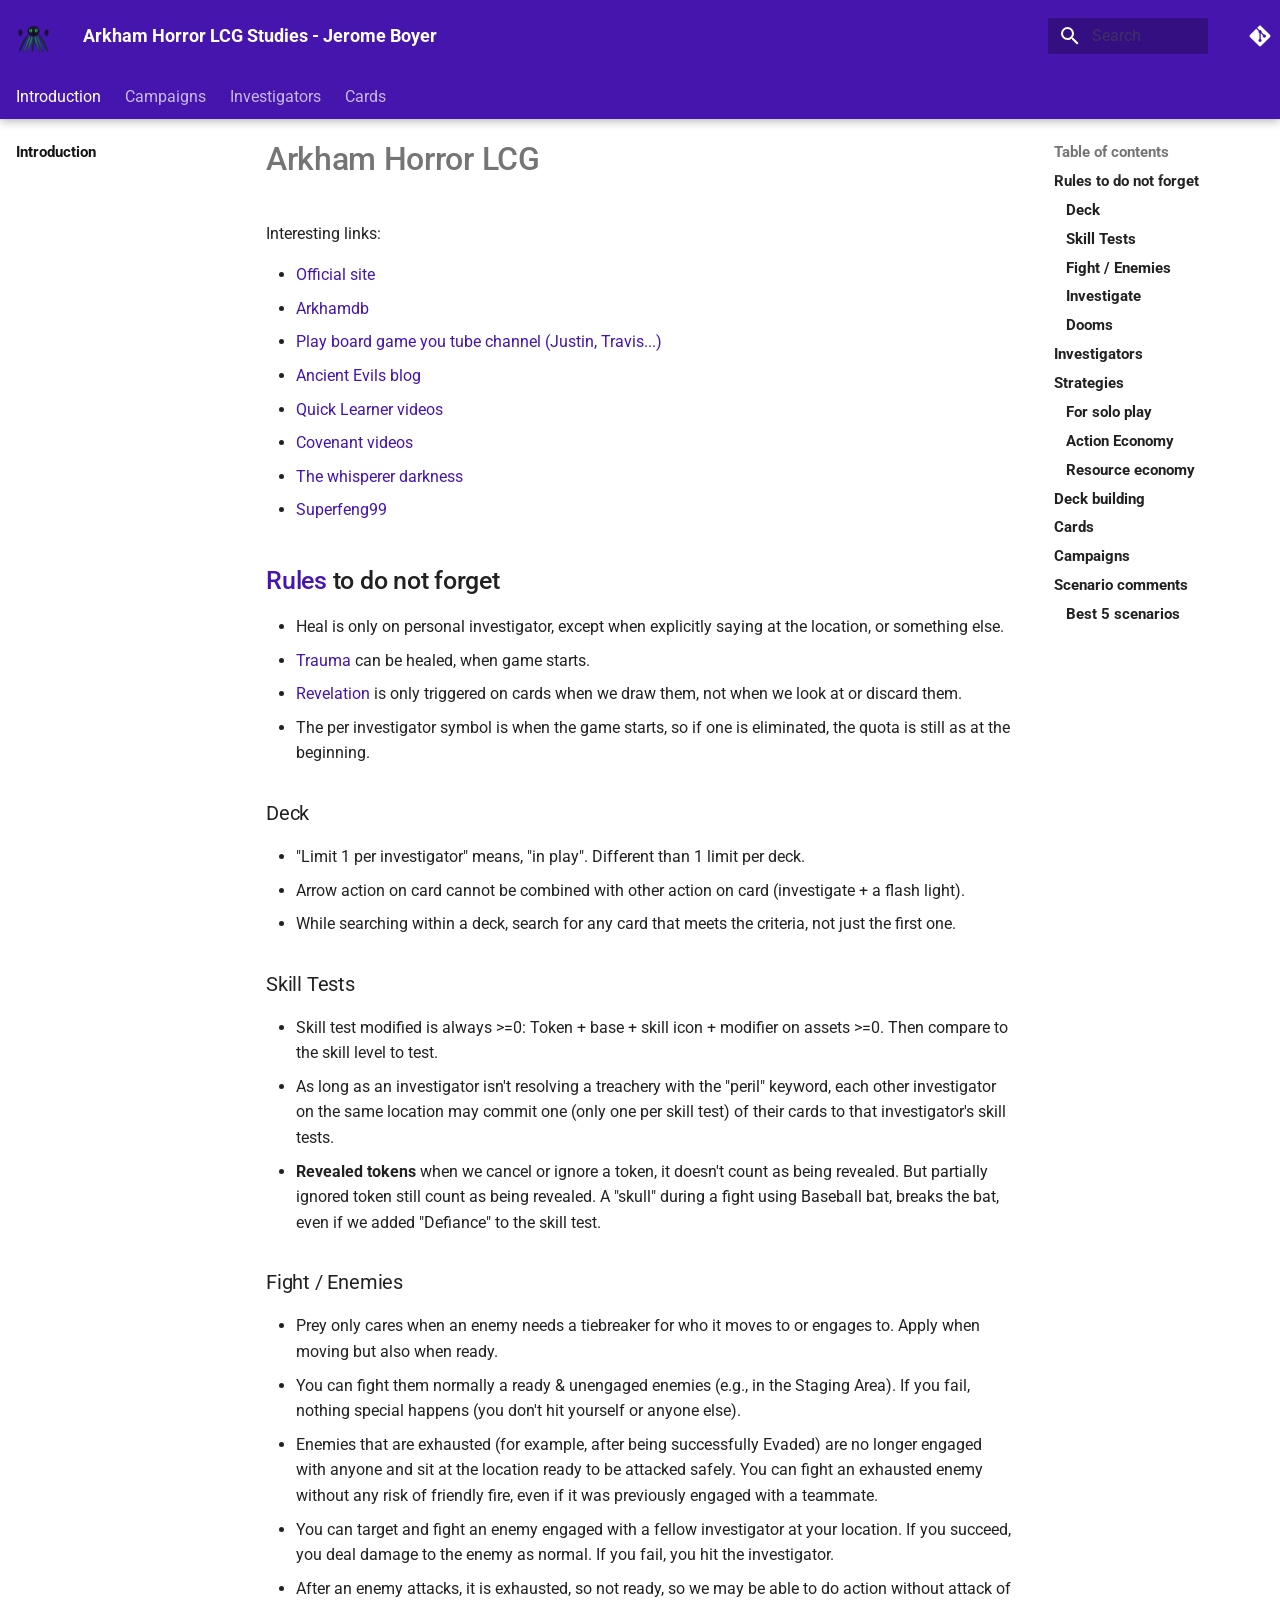
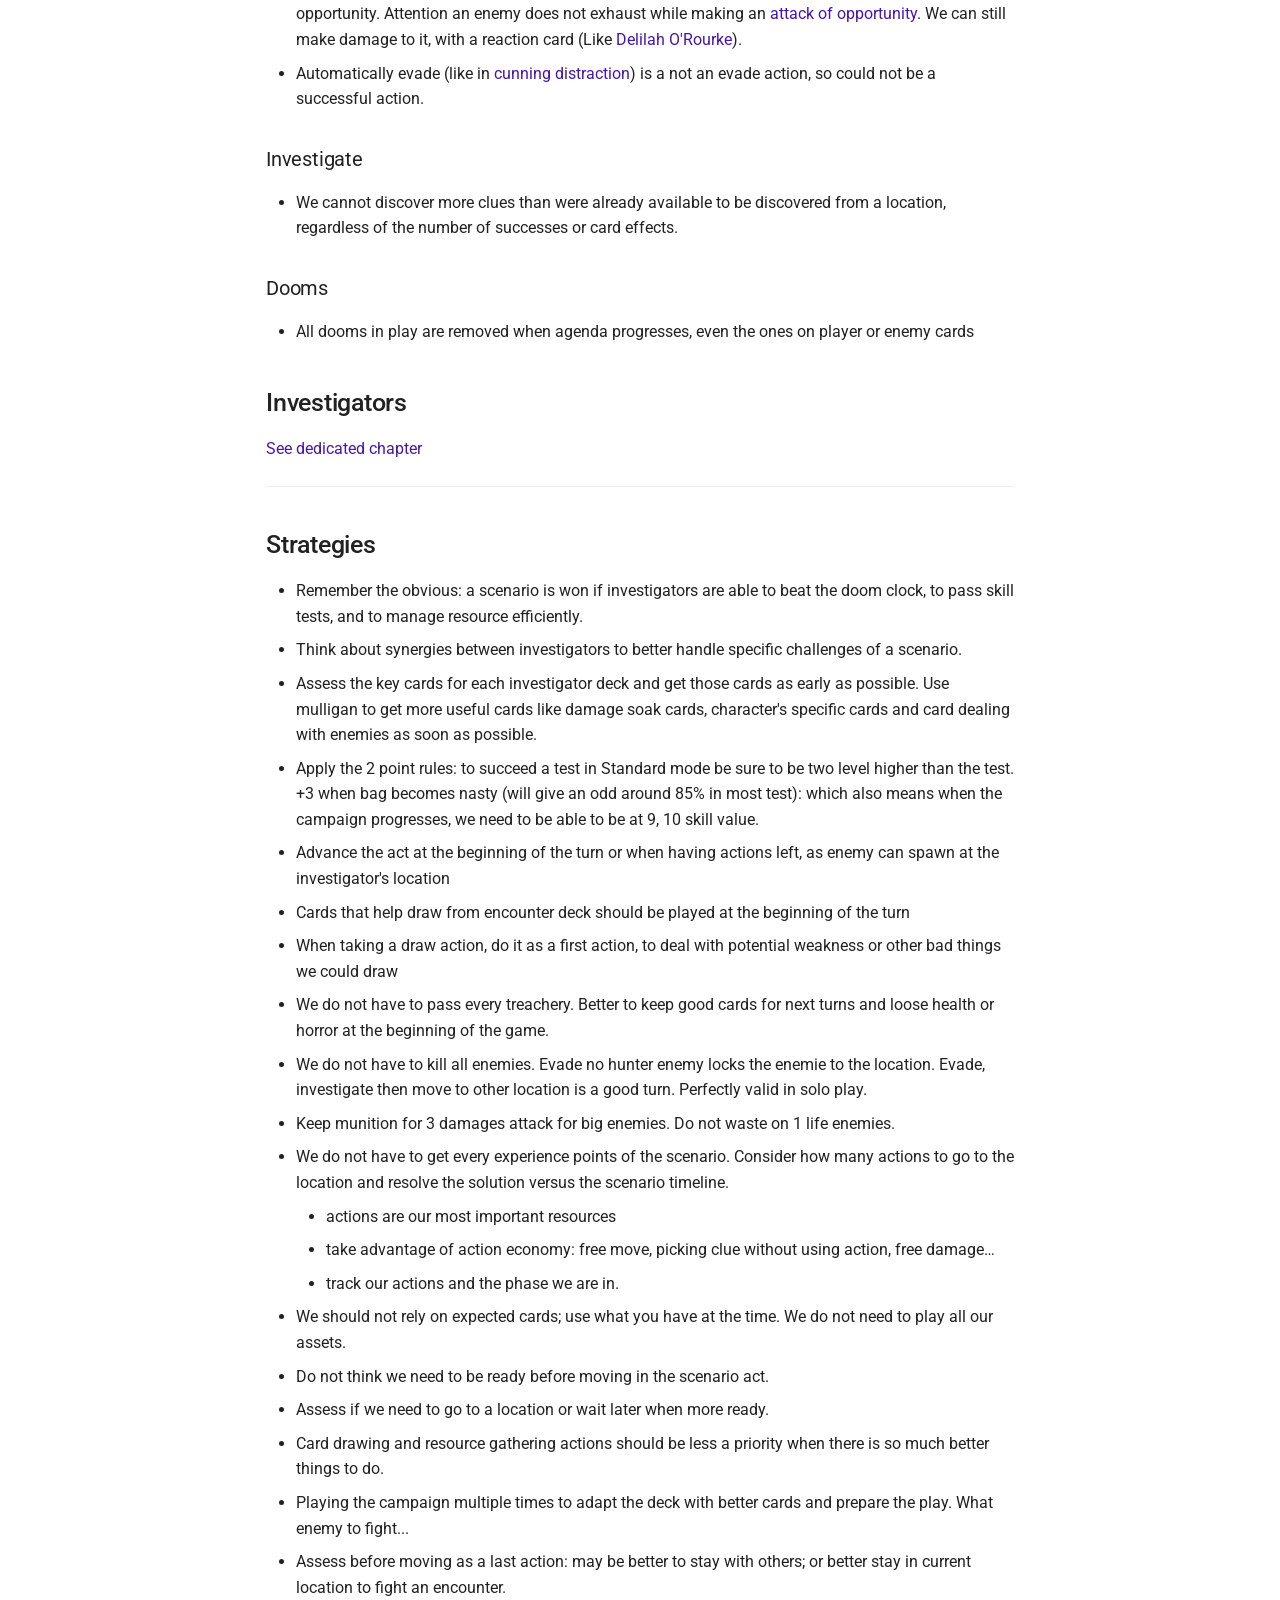
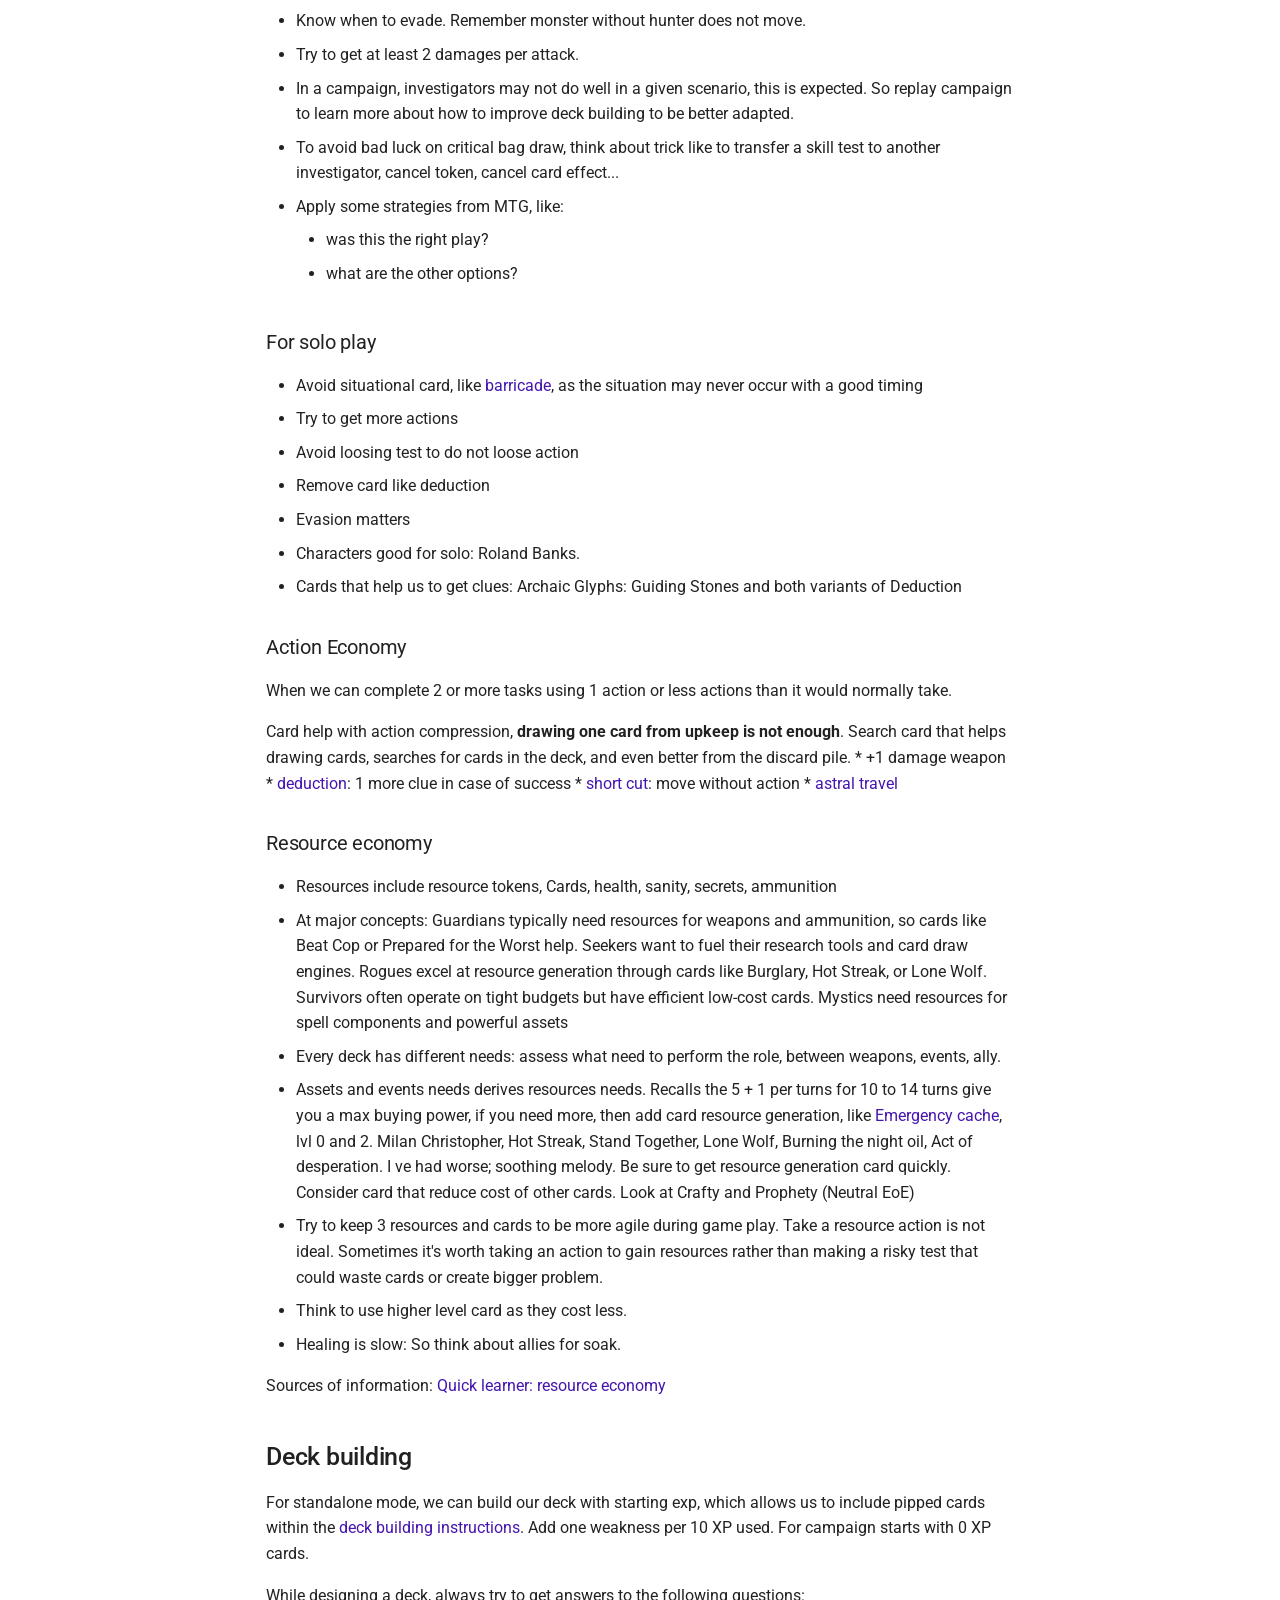
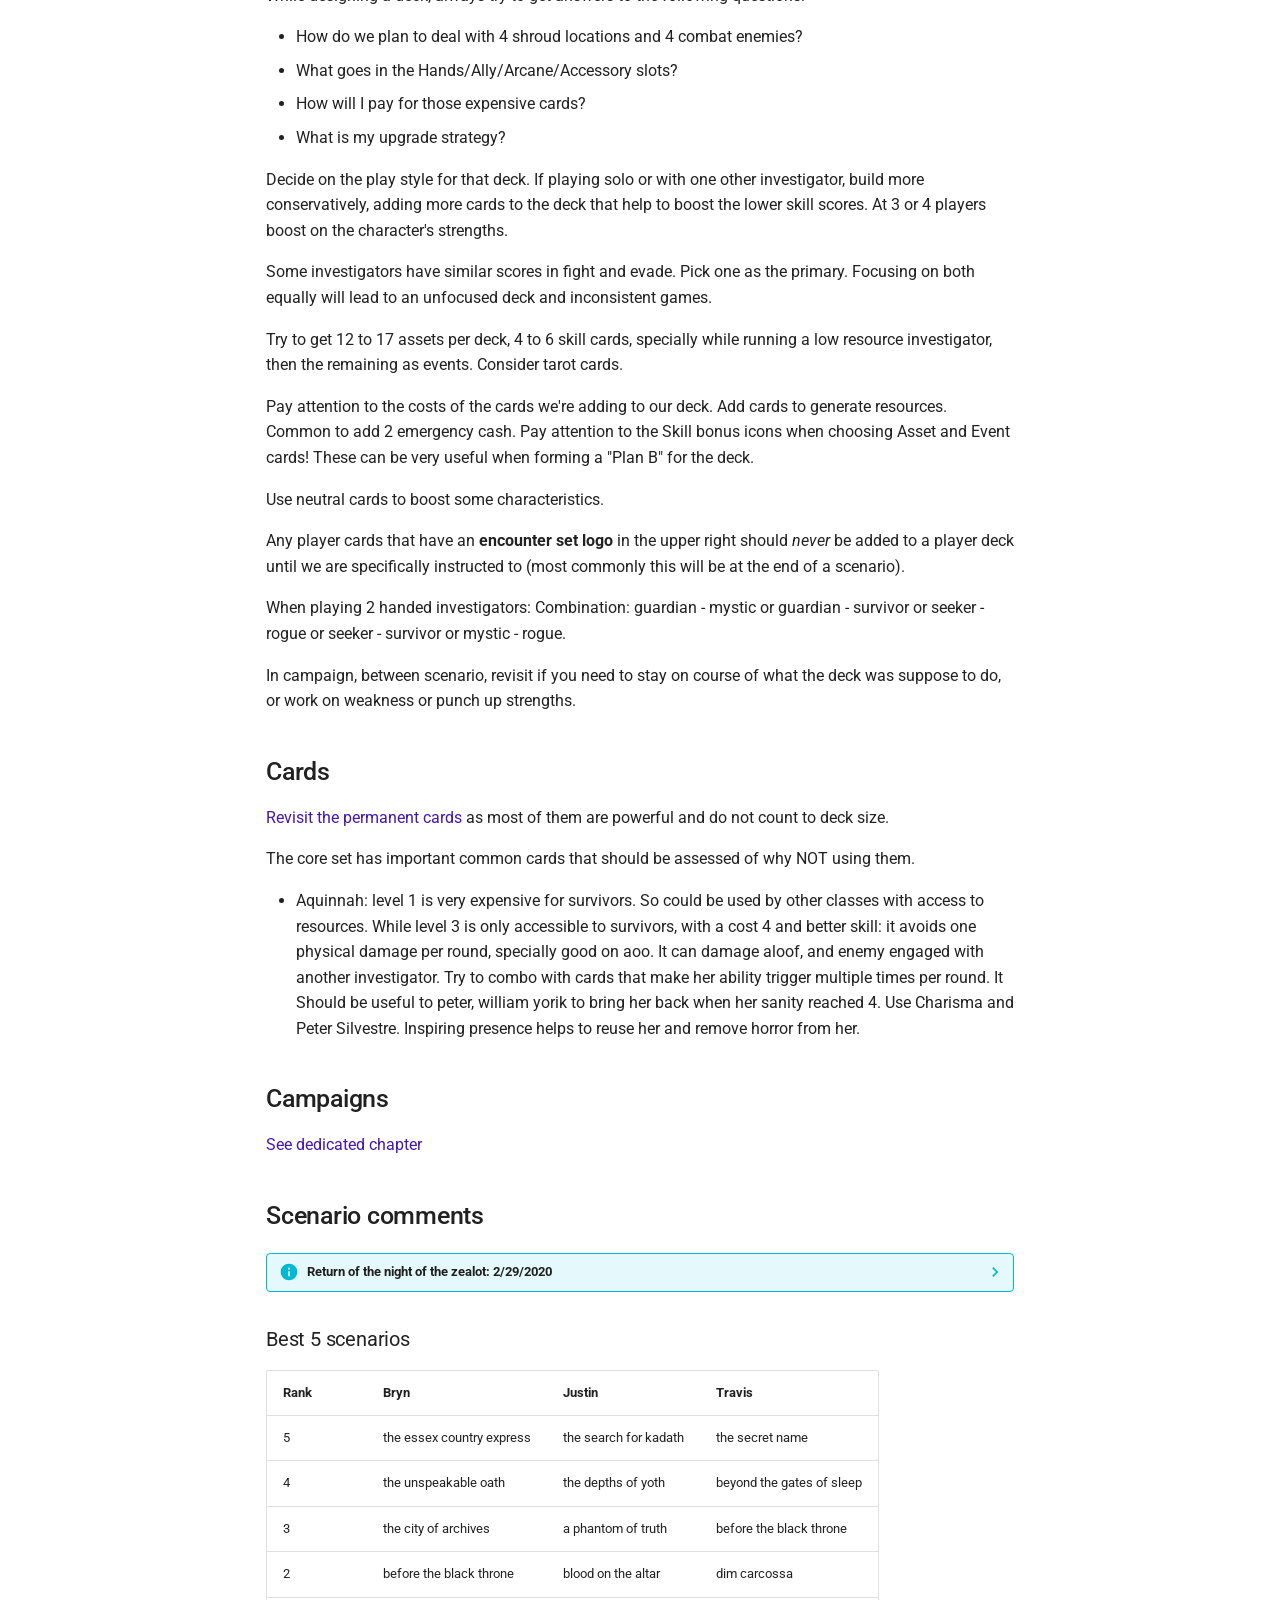
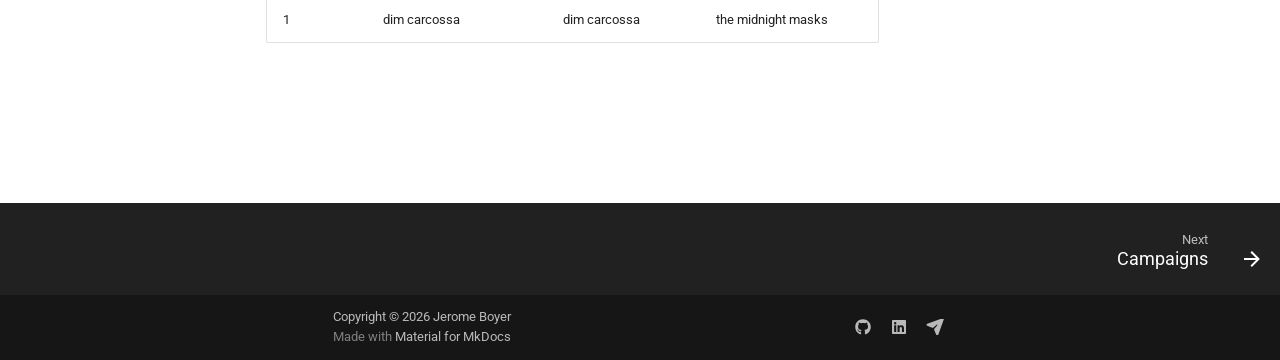
==== commit 766e1cb0: "Deployed 93a6d03 with MkDocs version: 1.6.1" ====
--- a/index.html
+++ b/index.html
@@ -1 +1 @@
-<!doctype html><html lang=en class=no-js> <head><meta charset=utf-8><meta name=viewport content="width=device-width,initial-scale=1"><link href=https://jbcodeforce.github.io/ah/ rel=canonical><link href=campaigns/ rel=next><link rel=icon href=assets/logo.svg><meta name=generator content="mkdocs-1.6.1, mkdocs-material-9.7.7"><title>Arkham Horror LCG - Arkham Horror LCG Studies - Jerome Boyer</title><link rel=stylesheet href=assets/stylesheets/main.ec1eaa64.min.css><link rel=stylesheet href=assets/stylesheets/palette.ab4e12ef.min.css><link rel=preconnect href=https://fonts.gstatic.com crossorigin><link rel=stylesheet href="https://fonts.googleapis.com/css?family=Roboto:300,300i,400,400i,700,700i%7CRoboto+Mono:400,400i,700,700i&display=fallback"><style>:root{--md-text-font:"Roboto";--md-code-font:"Roboto Mono"}</style><link rel=stylesheet href=extra.css><script>__md_scope=new URL(".",location),__md_hash=e=>[...e].reduce(((e,_)=>(e<<5)-e+_.charCodeAt(0)),0),__md_get=(e,_=localStorage,t=__md_scope)=>JSON.parse(_.getItem(t.pathname+"."+e)),__md_set=(e,_,t=localStorage,a=__md_scope)=>{try{t.setItem(a.pathname+"."+e,JSON.stringify(_))}catch(e){}}</script></head> <body dir=ltr data-md-color-scheme=default data-md-color-primary=indigo data-md-color-accent=indigo> <input class=md-toggle data-md-toggle=drawer type=checkbox id=__drawer autocomplete=off> <input class=md-toggle data-md-toggle=search type=checkbox id=__search autocomplete=off> <label class=md-overlay for=__drawer></label> <div data-md-component=skip> <a href=#arkham-horror-lcg class=md-skip> Skip to content </a> </div> <div data-md-component=announce> </div> <header class="md-header md-header--shadow md-header--lifted" data-md-component=header> <nav class="md-header__inner md-grid" aria-label=Header> <a href=. title="Arkham Horror LCG Studies - Jerome Boyer" class="md-header__button md-logo" aria-label="Arkham Horror LCG Studies - Jerome Boyer" data-md-component=logo> <img src=assets/logo.svg alt=logo> </a> <label class="md-header__button md-icon" for=__drawer> <svg xmlns=http://www.w3.org/2000/svg viewbox="0 0 24 24"><path d="M3 6h18v2H3zm0 5h18v2H3zm0 5h18v2H3z"/></svg> </label> <div class=md-header__title data-md-component=header-title> <div class=md-header__ellipsis> <div class=md-header__topic> <span class=md-ellipsis> Arkham Horror LCG Studies - Jerome Boyer </span> </div> <div class=md-header__topic data-md-component=header-topic> <span class=md-ellipsis> Arkham Horror LCG </span> </div> </div> </div> <label class="md-header__button md-icon" for=__search> <svg xmlns=http://www.w3.org/2000/svg viewbox="0 0 24 24"><path d="M9.5 3A6.5 6.5 0 0 1 16 9.5c0 1.61-.59 3.09-1.56 4.23l.27.27h.79l5 5-1.5 1.5-5-5v-.79l-.27-.27A6.52 6.52 0 0 1 9.5 16 6.5 6.5 0 0 1 3 9.5 6.5 6.5 0 0 1 9.5 3m0 2C7 5 5 7 5 9.5S7 14 9.5 14 14 12 14 9.5 12 5 9.5 5"/></svg> </label> <div class=md-search data-md-component=search role=dialog> <label class=md-search__overlay for=__search></label> <div class=md-search__inner role=search> <form class=md-search__form name=search> <input type=text class=md-search__input name=query aria-label=Search placeholder=Search autocapitalize=off autocorrect=off autocomplete=off spellcheck=false data-md-component=search-query required> <label class="md-search__icon md-icon" for=__search> <svg xmlns=http://www.w3.org/2000/svg viewbox="0 0 24 24"><path d="M9.5 3A6.5 6.5 0 0 1 16 9.5c0 1.61-.59 3.09-1.56 4.23l.27.27h.79l5 5-1.5 1.5-5-5v-.79l-.27-.27A6.52 6.52 0 0 1 9.5 16 6.5 6.5 0 0 1 3 9.5 6.5 6.5 0 0 1 9.5 3m0 2C7 5 5 7 5 9.5S7 14 9.5 14 14 12 14 9.5 12 5 9.5 5"/></svg> <svg xmlns=http://www.w3.org/2000/svg viewbox="0 0 24 24"><path d="M20 11v2H8l5.5 5.5-1.42 1.42L4.16 12l7.92-7.92L13.5 5.5 8 11z"/></svg> </label> <nav class=md-search__options aria-label=Search> <button type=reset class="md-search__icon md-icon" title=Clear aria-label=Clear tabindex=-1> <svg xmlns=http://www.w3.org/2000/svg viewbox="0 0 24 24"><path d="M19 6.41 17.59 5 12 10.59 6.41 5 5 6.41 10.59 12 5 17.59 6.41 19 12 13.41 17.59 19 19 17.59 13.41 12z"/></svg> </button> </nav> <div class=md-search__suggest data-md-component=search-suggest></div> </form> <div class=md-search__output> <div class=md-search__scrollwrap tabindex=0 data-md-scrollfix> <div class=md-search-result data-md-component=search-result> <div class=md-search-result__meta> Initializing search </div> <ol class=md-search-result__list role=presentation></ol> </div> </div> </div> </div> </div> <div class=md-header__source> <a href=https://github.com/jbcodeforce/ah title="Go to repository" class=md-source data-md-component=source> <div class="md-source__icon md-icon"> <svg xmlns=http://www.w3.org/2000/svg viewbox="0 0 448 512"><!-- Font Awesome Free 7.1.0 by @fontawesome - https://fontawesome.com License - https://fontawesome.com/license/free (Icons: CC BY 4.0, Fonts: SIL OFL 1.1, Code: MIT License) Copyright 2025 Fonticons, Inc.--><path d="M439.6 236.1 244 40.5c-5.4-5.5-12.8-8.5-20.4-8.5s-15 3-20.4 8.4L162.5 81l51.5 51.5c27.1-9.1 52.7 16.8 43.4 43.7l49.7 49.7c34.2-11.8 61.2 31 35.5 56.7-26.5 26.5-70.2-2.9-56-37.3L240.3 199v121.9c25.3 12.5 22.3 41.8 9.1 55-6.4 6.4-15.2 10.1-24.3 10.1s-17.8-3.6-24.3-10.1c-17.6-17.6-11.1-46.9 11.2-56v-123c-20.8-8.5-24.6-30.7-18.6-45L142.6 101 8.5 235.1C3 240.6 0 247.9 0 255.5s3 15 8.5 20.4l195.6 195.7c5.4 5.4 12.7 8.4 20.4 8.4s15-3 20.4-8.4l194.7-194.7c5.4-5.4 8.4-12.8 8.4-20.4s-3-15-8.4-20.4"/></svg> </div> <div class=md-source__repository> GitHub </div> </a> </div> </nav> <nav class=md-tabs aria-label=Tabs data-md-component=tabs> <div class=md-grid> <ul class=md-tabs__list> <li class="md-tabs__item md-tabs__item--active"> <a href=. class=md-tabs__link> Introduction </a> </li> <li class=md-tabs__item> <a href=campaigns/ class=md-tabs__link> Campaigns </a> </li> <li class=md-tabs__item> <a href=investigators/ class=md-tabs__link> Investigators </a> </li> <li class=md-tabs__item> <a href=cards/ class=md-tabs__link> Cards </a> </li> </ul> </div> </nav> </header> <div class=md-container data-md-component=container> <main class=md-main data-md-component=main> <div class="md-main__inner md-grid"> <div class="md-sidebar md-sidebar--primary" data-md-component=sidebar data-md-type=navigation> <div class=md-sidebar__scrollwrap> <div class=md-sidebar__inner> <nav class="md-nav md-nav--primary md-nav--lifted" aria-label=Navigation data-md-level=0> <label class=md-nav__title for=__drawer> <a href=. title="Arkham Horror LCG Studies - Jerome Boyer" class="md-nav__button md-logo" aria-label="Arkham Horror LCG Studies - Jerome Boyer" data-md-component=logo> <img src=assets/logo.svg alt=logo> </a> Arkham Horror LCG Studies - Jerome Boyer </label> <div class=md-nav__source> <a href=https://github.com/jbcodeforce/ah title="Go to repository" class=md-source data-md-component=source> <div class="md-source__icon md-icon"> <svg xmlns=http://www.w3.org/2000/svg viewbox="0 0 448 512"><!-- Font Awesome Free 7.1.0 by @fontawesome - https://fontawesome.com License - https://fontawesome.com/license/free (Icons: CC BY 4.0, Fonts: SIL OFL 1.1, Code: MIT License) Copyright 2025 Fonticons, Inc.--><path d="M439.6 236.1 244 40.5c-5.4-5.5-12.8-8.5-20.4-8.5s-15 3-20.4 8.4L162.5 81l51.5 51.5c27.1-9.1 52.7 16.8 43.4 43.7l49.7 49.7c34.2-11.8 61.2 31 35.5 56.7-26.5 26.5-70.2-2.9-56-37.3L240.3 199v121.9c25.3 12.5 22.3 41.8 9.1 55-6.4 6.4-15.2 10.1-24.3 10.1s-17.8-3.6-24.3-10.1c-17.6-17.6-11.1-46.9 11.2-56v-123c-20.8-8.5-24.6-30.7-18.6-45L142.6 101 8.5 235.1C3 240.6 0 247.9 0 255.5s3 15 8.5 20.4l195.6 195.7c5.4 5.4 12.7 8.4 20.4 8.4s15-3 20.4-8.4l194.7-194.7c5.4-5.4 8.4-12.8 8.4-20.4s-3-15-8.4-20.4"/></svg> </div> <div class=md-source__repository> GitHub </div> </a> </div> <ul class=md-nav__list data-md-scrollfix> <li class="md-nav__item md-nav__item--active"> <input class="md-nav__toggle md-toggle" type=checkbox id=__toc> <label class="md-nav__link md-nav__link--active" for=__toc> <span class=md-ellipsis> Introduction </span> <span class="md-nav__icon md-icon"></span> </label> <a href=. class="md-nav__link md-nav__link--active"> <span class=md-ellipsis> Introduction </span> </a> <nav class="md-nav md-nav--secondary" aria-label="Table of contents"> <label class=md-nav__title for=__toc> <span class="md-nav__icon md-icon"></span> Table of contents </label> <ul class=md-nav__list data-md-component=toc data-md-scrollfix> <li class=md-nav__item> <a href=#rules-to-do-not-forget class=md-nav__link> <span class=md-ellipsis> Rules to do not forget </span> </a> </li> <li class=md-nav__item> <a href=#investigators class=md-nav__link> <span class=md-ellipsis> Investigators </span> </a> </li> <li class=md-nav__item> <a href=#strategies class=md-nav__link> <span class=md-ellipsis> Strategies </span> </a> <nav class=md-nav aria-label=Strategies> <ul class=md-nav__list> <li class=md-nav__item> <a href=#for-solo-play class=md-nav__link> <span class=md-ellipsis> For solo play </span> </a> </li> <li class=md-nav__item> <a href=#action-economy class=md-nav__link> <span class=md-ellipsis> Action Economy </span> </a> </li> <li class=md-nav__item> <a href=#resource-economy class=md-nav__link> <span class=md-ellipsis> Resource economy </span> </a> </li> </ul> </nav> </li> <li class=md-nav__item> <a href=#deck-building class=md-nav__link> <span class=md-ellipsis> Deck building </span> </a> </li> <li class=md-nav__item> <a href=#cards class=md-nav__link> <span class=md-ellipsis> Cards </span> </a> </li> <li class=md-nav__item> <a href=#campaigns class=md-nav__link> <span class=md-ellipsis> Campaigns </span> </a> </li> <li class=md-nav__item> <a href=#scenario-comments class=md-nav__link> <span class=md-ellipsis> Scenario comments </span> </a> <nav class=md-nav aria-label="Scenario comments"> <ul class=md-nav__list> <li class=md-nav__item> <a href=#best-5-scenarios class=md-nav__link> <span class=md-ellipsis> Best 5 scenarios </span> </a> </li> </ul> </nav> </li> </ul> </nav> </li> <li class=md-nav__item> <a href=campaigns/ class=md-nav__link> <span class=md-ellipsis> Campaigns </span> </a> </li> <li class="md-nav__item md-nav__item--nested"> <input class="md-nav__toggle md-toggle " type=checkbox id=__nav_3> <label class=md-nav__link for=__nav_3 id=__nav_3_label tabindex=0> <span class=md-ellipsis> Investigators </span> <span class="md-nav__icon md-icon"></span> </label> <nav class=md-nav data-md-level=1 aria-labelledby=__nav_3_label aria-expanded=false> <label class=md-nav__title for=__nav_3> <span class="md-nav__icon md-icon"></span> Investigators </label> <ul class=md-nav__list data-md-scrollfix> <li class=md-nav__item> <a href=investigators/ class=md-nav__link> <span class=md-ellipsis> Investigator List </span> </a> </li> <li class=md-nav__item> <a href=investigators/a_zorzi/ class=md-nav__link> <span class=md-ellipsis> Alessandra Zori </span> </a> </li> <li class=md-nav__item> <a href=investigators/agatha_crane/ class=md-nav__link> <span class=md-ellipsis> Agatha Crane </span> </a> </li> <li class=md-nav__item> <a href=investigators/hans_samson/ class=md-nav__link> <span class=md-ellipsis> Hans Samson </span> </a> </li> <li class=md-nav__item> <a href=investigators/marion_tavares/ class=md-nav__link> <span class=md-ellipsis> Marion Tavares </span> </a> </li> </ul> </nav> </li> <li class=md-nav__item> <a href=cards/ class=md-nav__link> <span class=md-ellipsis> Cards </span> </a> </li> </ul> </nav> </div> </div> </div> <div class="md-sidebar md-sidebar--secondary" data-md-component=sidebar data-md-type=toc> <div class=md-sidebar__scrollwrap> <div class=md-sidebar__inner> <nav class="md-nav md-nav--secondary" aria-label="Table of contents"> <label class=md-nav__title for=__toc> <span class="md-nav__icon md-icon"></span> Table of contents </label> <ul class=md-nav__list data-md-component=toc data-md-scrollfix> <li class=md-nav__item> <a href=#rules-to-do-not-forget class=md-nav__link> <span class=md-ellipsis> Rules to do not forget </span> </a> </li> <li class=md-nav__item> <a href=#investigators class=md-nav__link> <span class=md-ellipsis> Investigators </span> </a> </li> <li class=md-nav__item> <a href=#strategies class=md-nav__link> <span class=md-ellipsis> Strategies </span> </a> <nav class=md-nav aria-label=Strategies> <ul class=md-nav__list> <li class=md-nav__item> <a href=#for-solo-play class=md-nav__link> <span class=md-ellipsis> For solo play </span> </a> </li> <li class=md-nav__item> <a href=#action-economy class=md-nav__link> <span class=md-ellipsis> Action Economy </span> </a> </li> <li class=md-nav__item> <a href=#resource-economy class=md-nav__link> <span class=md-ellipsis> Resource economy </span> </a> </li> </ul> </nav> </li> <li class=md-nav__item> <a href=#deck-building class=md-nav__link> <span class=md-ellipsis> Deck building </span> </a> </li> <li class=md-nav__item> <a href=#cards class=md-nav__link> <span class=md-ellipsis> Cards </span> </a> </li> <li class=md-nav__item> <a href=#campaigns class=md-nav__link> <span class=md-ellipsis> Campaigns </span> </a> </li> <li class=md-nav__item> <a href=#scenario-comments class=md-nav__link> <span class=md-ellipsis> Scenario comments </span> </a> <nav class=md-nav aria-label="Scenario comments"> <ul class=md-nav__list> <li class=md-nav__item> <a href=#best-5-scenarios class=md-nav__link> <span class=md-ellipsis> Best 5 scenarios </span> </a> </li> </ul> </nav> </li> </ul> </nav> </div> </div> </div> <div class=md-content data-md-component=content> <article class="md-content__inner md-typeset"> <h1 id=arkham-horror-lcg>Arkham Horror LCG<a class=headerlink href=#arkham-horror-lcg title="Permanent link">&para;</a></h1> <p>Interesting links:</p> <ul> <li><a href=https://www.fantasyflightgames.com/en/products/arkham-horror-the-card-game/ >Official site</a></li> <li><a href=https://arkhamdb.com>Arkhamdb</a></li> <li><a href=https://www.youtube.com/@PlayingBoardGames>Play board game you tube channel (Justin, Travis...)</a></li> <li><a href=https://derbk.com/ancientevils/ >Ancient Evils blog</a></li> <li><a href=https://www.youtube.com/@Quick_Learner/videos>Quick Learner videos</a></li> <li><a href="https://www.youtube.com/playlist?list=PLmHifZPFC_JsRF8Zrav13ESRNaEJ6i967">Covenant videos</a></li> <li><a href=https://www.youtube.com/@TheWhispererinDarkness>The whisperer darkness</a></li> <li><a href=https://www.youtube.com/@superfeng99/videos>Superfeng99</a></li> </ul> <h2 id=rules-to-do-not-forget><a href=https://arkhamdb.com/rules>Rules</a> to do not forget<a class=headerlink href=#rules-to-do-not-forget title="Permanent link">&para;</a></h2> <ul> <li>Skill test modified is always &gt;=0: Token + base + skill icon + modifier on assets &gt;=0. Then compare to the skill level to test.</li> <li>After an enemy attacks, it is exhausted, so not ready, so we may be able to do action without attack of opportunity. Attention an enemy does not exhaust while making an <a href=https://arkhamdb.com/rules#Attack_of_Opportunity>attack of opportunity</a>. We can still make damage to it with a reaction card (Like <a href=https://arkhamdb.com/card/06281>Delilah O'Rourke</a>).</li> <li>We can not discover more clues than were already available to be discovered from a location, regardless of the number of successes or card effects.</li> <li>All dooms in play are removed when agenda progresses, even the ones on player or enemy cards</li> <li>Prey only cares when an enemy needs a tiebreaker for who it moves to or engages to. Apply when moving but also when ready.</li> <li>As long as an investigator isn't resolving a treachery with the "peril" keyword, each other investigator on the same location may commit one (only one per skill test) of their cards to that investigator's skill tests.</li> <li><strong>Revealed tokens</strong> when we cancel or ignore a token, it doesn't count as being revealed. But partially ignored token still count as being revealed. A "skull" during a fight using Baseball bat, breaks the bat, even if we added "Defiance" to the skill test.</li> <li>"Limit 1 per investigator" means, "in play". Different than 1 limit per deck.</li> <li>Arrow action on card cannot be combined with other action on card (investigate + a flash light).</li> <li>Heal is only on personal investigator, except when explicitly saying at the location, or something else.</li> <li><a href=https://arkhamdb.com/rules#Trauma>Trauma</a> can be healed, when game starts.</li> <li><a href=https://arkhamdb.com/rules#Revelation>Revelation</a> is only triggered on cards when we draw them, not when we look at or discard them.</li> <li>While searching, search for any card that meets the criteria, not just the first one.</li> <li>The per investigator symbol is when the game starts, so if one is eliminated, the quota is still as at the beginning.</li> <li>Automatically evade (like in <a href=https://arkhamdb.com/card/01078>cunning distraction</a>) is a not an evade action, so could not be a successful action. </li> </ul> <h2 id=investigators>Investigators<a class=headerlink href=#investigators title="Permanent link">&para;</a></h2> <p><a href=investigators/ >See dedicated chapter</a></p> <hr> <h2 id=strategies>Strategies<a class=headerlink href=#strategies title="Permanent link">&para;</a></h2> <ul> <li>Remember the obvious: a scenario is won if investigators are able to beat the doom clock, to pass skill tests, and to manage resource efficiently.</li> <li>Think about synergies between investigators to better handle specific challenges of a scenario.</li> <li>Assess the key cards for each investigator deck and get those cards as early as possible. Use mulligan to get more useful cards like damage soak cards, character's specific cards and card dealing with enemies as soon as possible. </li> <li>Apply the 2 point rules: to succeed a test in Standard mode be sure to be two level higher than the test. +3 when bag becomes nasty (will give an odd around 85% in most test): which also means when the campaign progresses, we need to be able to be at 9, 10 skill value.</li> <li>Advance the act at the beginning of the turn or when having actions left, as enemy can spawn at the investigator's location</li> <li>Cards that help draw from encounter deck should be played at the beginning of the turn</li> <li>When taking a draw action, do it as a first action, to deal with potential weakness or other bad things we could draw</li> <li>We do not have to pass every treachery. Better to keep good cards for next turns and loose health or horror at the beginning of the game.</li> <li>We do not have to kill all enemies. Evade no hunter enemy locks the enemie to the location. Evade, investigate then move to other location is a good turn. Perfectly valid in solo play.</li> <li>Keep munition for 3 damages attack for big enemies. Do not waste on 1 life enemies.</li> <li> <p>We do not have to get every experience points of the scenario. Consider how many actions to go to the location and resolve the solution versus the scenario timeline.</p> <ul> <li>actions are our most important resources</li> <li>take advantage of action economy: free move, picking clue without using action, free damage…</li> <li>track our actions and the phase we are in.</li> </ul> </li> <li> <p>We should not rely on expected cards; use what you have at the time. We do not need to play all our assets.</p> </li> <li>Do not think we need to be ready before moving in the scenario act.</li> <li>Assess if we need to go to a location or wait later when more ready.</li> <li>Card drawing and resource gathering actions should be less a priority when there is so much better things to do.</li> <li>Playing the campaign multiple times to adapt the deck with better cards and prepare the play. What enemy to fight...</li> <li>Assess before moving as a last action: may be better to stay with others; or better stay in current location to fight an encounter.</li> <li>Know when to evade. Remember monster without hunter does not move. </li> <li>Try to get at least 2 damages per attack.</li> <li>In a campaign, investigators may not do well in a given scenario, this is expected. So replay campaign to learn more about how to improve deck building to be better adapted.</li> <li>To avoid bad luck on critical bag draw, think about trick like to transfer a skill test to another investigator, cancel token, cancel card effect...</li> <li> <p>Apply some strategies from MTG, like: </p> <ul> <li>was this the right play?</li> <li>what are the other options?</li> </ul> </li> </ul> <h3 id=for-solo-play>For solo play<a class=headerlink href=#for-solo-play title="Permanent link">&para;</a></h3> <ul> <li>Avoid situational card, like <a href=https://arkhamdb.com/card/01038>barricade</a>, as the situation may never occur with a good timing</li> <li>Try to get more actions</li> <li>Avoid loosing test to do not loose action</li> <li>Remove card like deduction</li> <li>Evasion matters</li> <li>Characters good for solo: Roland Banks. </li> <li>Cards that help us to get clues: Archaic Glyphs: Guiding Stones and both variants of Deduction</li> </ul> <h3 id=action-economy>Action Economy<a class=headerlink href=#action-economy title="Permanent link">&para;</a></h3> <p>When we can complete 2 or more tasks using 1 action or less actions than it would normally take.</p> <p>Card help with action compression, <strong>drawing one card from upkeep is not enough</strong>. Search card that helps drawing cards, searches for cards in the deck, and even better from the discard pile. * +1 damage weapon * <a href=https://arkhamdb.com/card/02150>deduction</a>: 1 more clue in case of success * <a href="https://arkhamdb.com/find?q=short+cut&sort=set&view=card&decks=all&spoilers=hide">short cut</a>: move without action * <a href=https://arkhamdb.com/card/03034>astral travel</a> </p> <h3 id=resource-economy>Resource economy<a class=headerlink href=#resource-economy title="Permanent link">&para;</a></h3> <ul> <li>Resources include resource tokens, Cards, health, sanity, secrets, ammunition </li> <li>At major concepts: Guardians typically need resources for weapons and ammunition, so cards like Beat Cop or Prepared for the Worst help. Seekers want to fuel their research tools and card draw engines. Rogues excel at resource generation through cards like Burglary, Hot Streak, or Lone Wolf. Survivors often operate on tight budgets but have efficient low-cost cards. Mystics need resources for spell components and powerful assets</li> <li>Every deck has different needs: assess what need to perform the role, between weapons, events, ally. </li> <li>Assets and events needs derives resources needs. Recalls the 5 + 1 per turns for 10 to 14 turns give you a max buying power, if you need more, then add card resource generation, like <a href>Emergency cache</a>, lvl 0 and 2. Milan Christopher, Hot Streak, Stand Together, Lone Wolf, Burning the night oil, Act of desperation. I ve had worse; soothing melody. Be sure to get resource generation card quickly. Consider card that reduce cost of other cards. Look at Crafty and Prophety (Neutral EoE)</li> <li>Try to keep 3 resources and cards to be more agile during game play. Take a resource action is not ideal. Sometimes it's worth taking an action to gain resources rather than making a risky test that could waste cards or create bigger problem.</li> <li>Think to use higher level card as they cost less.</li> <li>Healing is slow: So think about allies for soak. </li> </ul> <p>Sources of information: <a href="https://www.youtube.com/watch?v=AVLicWnVVxM">Quick learner: resource economy</a></p> <h2 id=deck-building>Deck building<a class=headerlink href=#deck-building title="Permanent link">&para;</a></h2> <p>For standalone mode, we can build our deck with starting exp, which allows us to include pipped cards within the <a href=https://arkhamdb.com/rules#Experience>deck building instructions</a>. Add one weakness per 10 XP used. For campaign starts with 0 XP cards.</p> <p>While designing a deck, always try to get answers to the following questions:</p> <ul> <li>How do we plan to deal with 4 shroud locations and 4 combat enemies?</li> <li>What goes in the Hands/Ally/Arcane/Accessory slots?</li> <li>How will I pay for those expensive cards?</li> <li>What is my upgrade strategy?</li> </ul> <p>Decide on the play style for that deck. If playing solo or with one other investigator, build more conservatively, adding more cards to the deck that help to boost the lower skill scores. At 3 or 4 players boost on the character's strengths.</p> <p>Some investigators have similar scores in fight and evade. Pick one as the primary. Focusing on both equally will lead to an unfocused deck and inconsistent games.</p> <p>Try to get 12 to 17 assets per deck, 4 to 6 skill cards, specially while running a low resource investigator, then the remaining as events. Consider tarot cards.</p> <p>Pay attention to the costs of the cards we're adding to our deck. Add cards to generate resources. Common to add 2 emergency cash. Pay attention to the Skill bonus icons when choosing Asset and Event cards! These can be very useful when forming a "Plan B" for the deck.</p> <p>Use neutral cards to boost some characteristics.</p> <p>Any player cards that have an <strong>encounter set logo</strong> in the upper right should <em>never</em> be added to a player deck until we are specifically instructed to (most commonly this will be at the end of a scenario).</p> <p>When playing 2 handed investigators: Combination: guardian - mystic or guardian - survivor or seeker - rogue or seeker - survivor or mystic - rogue.</p> <p>In campaign, between scenario, revisit if you need to stay on course of what the deck was suppose to do, or work on weakness or punch up strengths. </p> <h2 id=cards>Cards<a class=headerlink href=#cards title="Permanent link">&para;</a></h2> <p><a href="https://arkhamdb.com/find?q=x%3Apermanent&decks=player">Revisit the permanent cards</a> as most of them are powerful and do not count to deck size.</p> <p>The core set has important common cards that should be assessed of why NOT using them.</p> <ul> <li>Aquinnah: level 1 is very expensive for survivors. So could be used by other classes with access to resources. While level 3 is only accessible to survivors, with a cost 4 and better skill: it avoids one physical damage per round, specially good on aoo. It can damage aloof, and enemy engaged with another investigator. Try to combo with cards that make her ability trigger multiple times per round. It Should be useful to peter, william yorik to bring her back when her sanity reached 4. Use Charisma and Peter Silvestre. Inspiring presence helps to reuse her and remove horror from her.</li> </ul> <h2 id=campaigns>Campaigns<a class=headerlink href=#campaigns title="Permanent link">&para;</a></h2> <p><a href=campaigns/ >See dedicated chapter</a></p> <h2 id=scenario-comments>Scenario comments<a class=headerlink href=#scenario-comments title="Permanent link">&para;</a></h2> <details class="- info"> <summary>Return of the night of the zealot: 2/29/2020</summary> <p>with <a href=https://arkhamdb.com/deck/view/627017>Daisy Walker</a> and <a href=https://arkhamdb.com/deck/view/611917>Skid O’Toole</a>.</p> <ul> <li>Daisy and Skid get rid of the ghouls priest at the last turn.</li> <li>Lita Chantler burns the house to the ground. and joins Daisy to work on enemies</li> <li>Daisy has 2 traumas after the gathering</li> <li>The team gets insight into the hidden world of the Mythos: total victory: 6 VP for gouls 2 VP location + 2 = 10 VPs</li> <li>Daisy spent 6 xp and skids 10 xp</li> <li>The midnight masks: R2. </li> <li>Cultists we interrogated: ruth turner, peter warren</li> <li>Cultists who got away: bill cooper, herman collins, victoria devereux, jeremiah pierce</li> <li>It is past midnight</li> <li>5xp but skids has his hospital debts so only 3xps for him</li> <li>Ghoul priest is still alive.</li> <li>The cult worships Umordhoth a monstrous entity from another realm. But we discovered that lita sets this event in motion. From a journal possessed by the cultist, there is a dark ritual to be performed in the wood of south Arkham to bring umordhoth back.</li> </ul> </details> <h3 id=best-5-scenarios>Best 5 scenarios<a class=headerlink href=#best-5-scenarios title="Permanent link">&para;</a></h3> <table> <thead> <tr> <th>Rank</th> <th>Bryn</th> <th>Justin</th> <th>Travis</th> </tr> </thead> <tbody> <tr> <td>5</td> <td>the essex country express</td> <td>the search for kadath</td> <td>the secret name</td> </tr> <tr> <td>4</td> <td>the unspeakable oath</td> <td>the depths of yoth</td> <td>beyond the gates of sleep</td> </tr> <tr> <td>3</td> <td>the city of archives</td> <td>a phantom of truth</td> <td>before the black throne</td> </tr> <tr> <td>2</td> <td>before the black throne</td> <td>blood on the altar</td> <td>dim carcossa</td> </tr> <tr> <td>1</td> <td>dim carcossa</td> <td>dim carcossa</td> <td>the midnight masks</td> </tr> </tbody> </table> </article> </div> <script>var tabs=__md_get("__tabs");if(Array.isArray(tabs))e:for(var set of document.querySelectorAll(".tabbed-set")){var labels=set.querySelector(".tabbed-labels");for(var tab of tabs)for(var label of labels.getElementsByTagName("label"))if(label.innerText.trim()===tab){var input=document.getElementById(label.htmlFor);input.checked=!0;continue e}}</script> <script>var target=document.getElementById(location.hash.slice(1));target&&target.name&&(target.checked=target.name.startsWith("__tabbed_"))</script> </div> <button type=button class="md-top md-icon" data-md-component=top hidden> <svg xmlns=http://www.w3.org/2000/svg viewbox="0 0 24 24"><path d="M13 20h-2V8l-5.5 5.5-1.42-1.42L12 4.16l7.92 7.92-1.42 1.42L13 8z"/></svg> Back to top </button> </main> <footer class=md-footer> <nav class="md-footer__inner md-grid" aria-label=Footer> <a href=campaigns/ class="md-footer__link md-footer__link--next" aria-label="Next: Campaigns"> <div class=md-footer__title> <span class=md-footer__direction> Next </span> <div class=md-ellipsis> Campaigns </div> </div> <div class="md-footer__button md-icon"> <svg xmlns=http://www.w3.org/2000/svg viewbox="0 0 24 24"><path d="M4 11v2h12l-5.5 5.5 1.42 1.42L19.84 12l-7.92-7.92L10.5 5.5 16 11z"/></svg> </div> </a> </nav> <div class="md-footer-meta md-typeset"> <div class="md-footer-meta__inner md-grid"> <div class=md-copyright> <div class=md-copyright__highlight> Copyright &copy; 2026 Jerome Boyer </div> Made with <a href=https://squidfunk.github.io/mkdocs-material/ target=_blank rel=noopener> Material for MkDocs </a> </div> <div class=md-social> <a href=https://github.com/jbcodeforce target=_blank rel=noopener title=github.com class=md-social__link> <svg xmlns=http://www.w3.org/2000/svg viewbox="0 0 512 512"><!-- Font Awesome Free 7.1.0 by @fontawesome - https://fontawesome.com License - https://fontawesome.com/license/free (Icons: CC BY 4.0, Fonts: SIL OFL 1.1, Code: MIT License) Copyright 2025 Fonticons, Inc.--><path d="M173.9 397.4c0 2-2.3 3.6-5.2 3.6-3.3.3-5.6-1.3-5.6-3.6 0-2 2.3-3.6 5.2-3.6 3-.3 5.6 1.3 5.6 3.6m-31.1-4.5c-.7 2 1.3 4.3 4.3 4.9 2.6 1 5.6 0 6.2-2s-1.3-4.3-4.3-5.2c-2.6-.7-5.5.3-6.2 2.3m44.2-1.7c-2.9.7-4.9 2.6-4.6 4.9.3 2 2.9 3.3 5.9 2.6 2.9-.7 4.9-2.6 4.6-4.6-.3-1.9-3-3.2-5.9-2.9M252.8 8C114.1 8 8 113.3 8 252c0 110.9 69.8 205.8 169.5 239.2 12.8 2.3 17.3-5.6 17.3-12.1 0-6.2-.3-40.4-.3-61.4 0 0-70 15-84.7-29.8 0 0-11.4-29.1-27.8-36.6 0 0-22.9-15.7 1.6-15.4 0 0 24.9 2 38.6 25.8 21.9 38.6 58.6 27.5 72.9 20.9 2.3-16 8.8-27.1 16-33.7-55.9-6.2-112.3-14.3-112.3-110.5 0-27.5 7.6-41.3 23.6-58.9-2.6-6.5-11.1-33.3 2.6-67.9 20.9-6.5 69 27 69 27 20-5.6 41.5-8.5 62.8-8.5s42.8 2.9 62.8 8.5c0 0 48.1-33.6 69-27 13.7 34.7 5.2 61.4 2.6 67.9 16 17.7 25.8 31.5 25.8 58.9 0 96.5-58.9 104.2-114.8 110.5 9.2 7.9 17 22.9 17 46.4 0 33.7-.3 75.4-.3 83.6 0 6.5 4.6 14.4 17.3 12.1C436.2 457.8 504 362.9 504 252 504 113.3 391.5 8 252.8 8M105.2 352.9c-1.3 1-1 3.3.7 5.2 1.6 1.6 3.9 2.3 5.2 1 1.3-1 1-3.3-.7-5.2-1.6-1.6-3.9-2.3-5.2-1m-10.8-8.1c-.7 1.3.3 2.9 2.3 3.9 1.6 1 3.6.7 4.3-.7.7-1.3-.3-2.9-2.3-3.9-2-.6-3.6-.3-4.3.7m32.4 35.6c-1.6 1.3-1 4.3 1.3 6.2 2.3 2.3 5.2 2.6 6.5 1 1.3-1.3.7-4.3-1.3-6.2-2.2-2.3-5.2-2.6-6.5-1m-11.4-14.7c-1.6 1-1.6 3.6 0 5.9s4.3 3.3 5.6 2.3c1.6-1.3 1.6-3.9 0-6.2-1.4-2.3-4-3.3-5.6-2"/></svg> </a> <a href=https://linkedin.com/in/jeromeboyer target=_blank rel=noopener title=linkedin.com class=md-social__link> <svg xmlns=http://www.w3.org/2000/svg viewbox="0 0 448 512"><!-- Font Awesome Free 7.1.0 by @fontawesome - https://fontawesome.com License - https://fontawesome.com/license/free (Icons: CC BY 4.0, Fonts: SIL OFL 1.1, Code: MIT License) Copyright 2025 Fonticons, Inc.--><path d="M416 32H31.9C14.3 32 0 46.5 0 64.3v383.4C0 465.5 14.3 480 31.9 480H416c17.6 0 32-14.5 32-32.3V64.3c0-17.8-14.4-32.3-32-32.3M135.4 416H69V202.2h66.5V416zM102.2 96a38.5 38.5 0 1 1 0 77 38.5 38.5 0 1 1 0-77m282.1 320h-66.4V312c0-24.8-.5-56.7-34.5-56.7-34.6 0-39.9 27-39.9 54.9V416h-66.4V202.2h63.7v29.2h.9c8.9-16.8 30.6-34.5 62.9-34.5 67.2 0 79.7 44.3 79.7 101.9z"/></svg> </a> <a href target=_blank rel=noopener title class=md-social__link> <svg xmlns=http://www.w3.org/2000/svg viewbox="0 0 576 512"><!-- Font Awesome Free 7.1.0 by @fontawesome - https://fontawesome.com License - https://fontawesome.com/license/free (Icons: CC BY 4.0, Fonts: SIL OFL 1.1, Code: MIT License) Copyright 2025 Fonticons, Inc.--><path d="M536.4-26.3c9.8-3.5 20.6-1 28 6.3s9.8 18.2 6.3 28l-178 496.9c-5 13.9-18.1 23.1-32.8 23.1-14.2 0-27-8.6-32.3-21.7l-64.2-158c-4.5-11-2.5-23.6 5.2-32.6l94.5-112.4c5.1-6.1 4.7-15-.9-20.6s-14.6-6-20.6-.9l-112.4 94.3c-9.1 7.6-21.6 9.6-32.6 5.2L38.1 216.8c-13.1-5.3-21.7-18.1-21.7-32.3 0-14.7 9.2-27.8 23.1-32.8z"/></svg> </a> </div> </div> </div> </footer> </div> <div class=md-dialog data-md-component=dialog> <div class="md-dialog__inner md-typeset"></div> </div> <div class=md-progress data-md-component=progress role=progressbar></div> <script id=__config type=application/json>{"annotate": null, "base": ".", "features": ["content.code.annotate", "content.code.copy", "content.tooltips", "content.tabs.link", "search.suggest", "search.highlight", "navigation.instant", "navigation.instant.progress", "navigation.tabs", "navigation.tabs.sticky", "navigation.tracking", "navigation.top", "navigation.footer"], "search": "assets/javascripts/workers/search.2c215733.min.js", "tags": null, "translations": {"clipboard.copied": "Copied to clipboard", "clipboard.copy": "Copy to clipboard", "search.result.more.one": "1 more on this page", "search.result.more.other": "# more on this page", "search.result.none": "No matching documents", "search.result.one": "1 matching document", "search.result.other": "# matching documents", "search.result.placeholder": "Type to start searching", "search.result.term.missing": "Missing", "select.version": "Select version"}, "version": null}</script> <script src=assets/javascripts/bundle.d7400e89.min.js></script> </body> </html>+<!doctype html><html lang=en class=no-js> <head><meta charset=utf-8><meta name=viewport content="width=device-width,initial-scale=1"><link href=https://jbcodeforce.github.io/ah/ rel=canonical><link href=campaigns/ rel=next><link rel=icon href=assets/logo.svg><meta name=generator content="mkdocs-1.6.1, mkdocs-material-9.7.7"><title>Arkham Horror LCG - Arkham Horror LCG Studies - Jerome Boyer</title><link rel=stylesheet href=assets/stylesheets/main.ec1eaa64.min.css><link rel=stylesheet href=assets/stylesheets/palette.ab4e12ef.min.css><link rel=preconnect href=https://fonts.gstatic.com crossorigin><link rel=stylesheet href="https://fonts.googleapis.com/css?family=Roboto:300,300i,400,400i,700,700i%7CRoboto+Mono:400,400i,700,700i&display=fallback"><style>:root{--md-text-font:"Roboto";--md-code-font:"Roboto Mono"}</style><link rel=stylesheet href=extra.css><script>__md_scope=new URL(".",location),__md_hash=e=>[...e].reduce(((e,_)=>(e<<5)-e+_.charCodeAt(0)),0),__md_get=(e,_=localStorage,t=__md_scope)=>JSON.parse(_.getItem(t.pathname+"."+e)),__md_set=(e,_,t=localStorage,a=__md_scope)=>{try{t.setItem(a.pathname+"."+e,JSON.stringify(_))}catch(e){}}</script></head> <body dir=ltr data-md-color-scheme=default data-md-color-primary=indigo data-md-color-accent=indigo> <input class=md-toggle data-md-toggle=drawer type=checkbox id=__drawer autocomplete=off> <input class=md-toggle data-md-toggle=search type=checkbox id=__search autocomplete=off> <label class=md-overlay for=__drawer></label> <div data-md-component=skip> <a href=#arkham-horror-lcg class=md-skip> Skip to content </a> </div> <div data-md-component=announce> </div> <header class="md-header md-header--shadow md-header--lifted" data-md-component=header> <nav class="md-header__inner md-grid" aria-label=Header> <a href=. title="Arkham Horror LCG Studies - Jerome Boyer" class="md-header__button md-logo" aria-label="Arkham Horror LCG Studies - Jerome Boyer" data-md-component=logo> <img src=assets/logo.svg alt=logo> </a> <label class="md-header__button md-icon" for=__drawer> <svg xmlns=http://www.w3.org/2000/svg viewbox="0 0 24 24"><path d="M3 6h18v2H3zm0 5h18v2H3zm0 5h18v2H3z"/></svg> </label> <div class=md-header__title data-md-component=header-title> <div class=md-header__ellipsis> <div class=md-header__topic> <span class=md-ellipsis> Arkham Horror LCG Studies - Jerome Boyer </span> </div> <div class=md-header__topic data-md-component=header-topic> <span class=md-ellipsis> Arkham Horror LCG </span> </div> </div> </div> <label class="md-header__button md-icon" for=__search> <svg xmlns=http://www.w3.org/2000/svg viewbox="0 0 24 24"><path d="M9.5 3A6.5 6.5 0 0 1 16 9.5c0 1.61-.59 3.09-1.56 4.23l.27.27h.79l5 5-1.5 1.5-5-5v-.79l-.27-.27A6.52 6.52 0 0 1 9.5 16 6.5 6.5 0 0 1 3 9.5 6.5 6.5 0 0 1 9.5 3m0 2C7 5 5 7 5 9.5S7 14 9.5 14 14 12 14 9.5 12 5 9.5 5"/></svg> </label> <div class=md-search data-md-component=search role=dialog> <label class=md-search__overlay for=__search></label> <div class=md-search__inner role=search> <form class=md-search__form name=search> <input type=text class=md-search__input name=query aria-label=Search placeholder=Search autocapitalize=off autocorrect=off autocomplete=off spellcheck=false data-md-component=search-query required> <label class="md-search__icon md-icon" for=__search> <svg xmlns=http://www.w3.org/2000/svg viewbox="0 0 24 24"><path d="M9.5 3A6.5 6.5 0 0 1 16 9.5c0 1.61-.59 3.09-1.56 4.23l.27.27h.79l5 5-1.5 1.5-5-5v-.79l-.27-.27A6.52 6.52 0 0 1 9.5 16 6.5 6.5 0 0 1 3 9.5 6.5 6.5 0 0 1 9.5 3m0 2C7 5 5 7 5 9.5S7 14 9.5 14 14 12 14 9.5 12 5 9.5 5"/></svg> <svg xmlns=http://www.w3.org/2000/svg viewbox="0 0 24 24"><path d="M20 11v2H8l5.5 5.5-1.42 1.42L4.16 12l7.92-7.92L13.5 5.5 8 11z"/></svg> </label> <nav class=md-search__options aria-label=Search> <button type=reset class="md-search__icon md-icon" title=Clear aria-label=Clear tabindex=-1> <svg xmlns=http://www.w3.org/2000/svg viewbox="0 0 24 24"><path d="M19 6.41 17.59 5 12 10.59 6.41 5 5 6.41 10.59 12 5 17.59 6.41 19 12 13.41 17.59 19 19 17.59 13.41 12z"/></svg> </button> </nav> <div class=md-search__suggest data-md-component=search-suggest></div> </form> <div class=md-search__output> <div class=md-search__scrollwrap tabindex=0 data-md-scrollfix> <div class=md-search-result data-md-component=search-result> <div class=md-search-result__meta> Initializing search </div> <ol class=md-search-result__list role=presentation></ol> </div> </div> </div> </div> </div> <div class=md-header__source> <a href=https://github.com/jbcodeforce/ah title="Go to repository" class=md-source data-md-component=source> <div class="md-source__icon md-icon"> <svg xmlns=http://www.w3.org/2000/svg viewbox="0 0 448 512"><!-- Font Awesome Free 7.1.0 by @fontawesome - https://fontawesome.com License - https://fontawesome.com/license/free (Icons: CC BY 4.0, Fonts: SIL OFL 1.1, Code: MIT License) Copyright 2025 Fonticons, Inc.--><path d="M439.6 236.1 244 40.5c-5.4-5.5-12.8-8.5-20.4-8.5s-15 3-20.4 8.4L162.5 81l51.5 51.5c27.1-9.1 52.7 16.8 43.4 43.7l49.7 49.7c34.2-11.8 61.2 31 35.5 56.7-26.5 26.5-70.2-2.9-56-37.3L240.3 199v121.9c25.3 12.5 22.3 41.8 9.1 55-6.4 6.4-15.2 10.1-24.3 10.1s-17.8-3.6-24.3-10.1c-17.6-17.6-11.1-46.9 11.2-56v-123c-20.8-8.5-24.6-30.7-18.6-45L142.6 101 8.5 235.1C3 240.6 0 247.9 0 255.5s3 15 8.5 20.4l195.6 195.7c5.4 5.4 12.7 8.4 20.4 8.4s15-3 20.4-8.4l194.7-194.7c5.4-5.4 8.4-12.8 8.4-20.4s-3-15-8.4-20.4"/></svg> </div> <div class=md-source__repository> GitHub </div> </a> </div> </nav> <nav class=md-tabs aria-label=Tabs data-md-component=tabs> <div class=md-grid> <ul class=md-tabs__list> <li class="md-tabs__item md-tabs__item--active"> <a href=. class=md-tabs__link> Introduction </a> </li> <li class=md-tabs__item> <a href=campaigns/ class=md-tabs__link> Campaigns </a> </li> <li class=md-tabs__item> <a href=investigators/ class=md-tabs__link> Investigators </a> </li> <li class=md-tabs__item> <a href=cards/ class=md-tabs__link> Cards </a> </li> </ul> </div> </nav> </header> <div class=md-container data-md-component=container> <main class=md-main data-md-component=main> <div class="md-main__inner md-grid"> <div class="md-sidebar md-sidebar--primary" data-md-component=sidebar data-md-type=navigation> <div class=md-sidebar__scrollwrap> <div class=md-sidebar__inner> <nav class="md-nav md-nav--primary md-nav--lifted" aria-label=Navigation data-md-level=0> <label class=md-nav__title for=__drawer> <a href=. title="Arkham Horror LCG Studies - Jerome Boyer" class="md-nav__button md-logo" aria-label="Arkham Horror LCG Studies - Jerome Boyer" data-md-component=logo> <img src=assets/logo.svg alt=logo> </a> Arkham Horror LCG Studies - Jerome Boyer </label> <div class=md-nav__source> <a href=https://github.com/jbcodeforce/ah title="Go to repository" class=md-source data-md-component=source> <div class="md-source__icon md-icon"> <svg xmlns=http://www.w3.org/2000/svg viewbox="0 0 448 512"><!-- Font Awesome Free 7.1.0 by @fontawesome - https://fontawesome.com License - https://fontawesome.com/license/free (Icons: CC BY 4.0, Fonts: SIL OFL 1.1, Code: MIT License) Copyright 2025 Fonticons, Inc.--><path d="M439.6 236.1 244 40.5c-5.4-5.5-12.8-8.5-20.4-8.5s-15 3-20.4 8.4L162.5 81l51.5 51.5c27.1-9.1 52.7 16.8 43.4 43.7l49.7 49.7c34.2-11.8 61.2 31 35.5 56.7-26.5 26.5-70.2-2.9-56-37.3L240.3 199v121.9c25.3 12.5 22.3 41.8 9.1 55-6.4 6.4-15.2 10.1-24.3 10.1s-17.8-3.6-24.3-10.1c-17.6-17.6-11.1-46.9 11.2-56v-123c-20.8-8.5-24.6-30.7-18.6-45L142.6 101 8.5 235.1C3 240.6 0 247.9 0 255.5s3 15 8.5 20.4l195.6 195.7c5.4 5.4 12.7 8.4 20.4 8.4s15-3 20.4-8.4l194.7-194.7c5.4-5.4 8.4-12.8 8.4-20.4s-3-15-8.4-20.4"/></svg> </div> <div class=md-source__repository> GitHub </div> </a> </div> <ul class=md-nav__list data-md-scrollfix> <li class="md-nav__item md-nav__item--active"> <input class="md-nav__toggle md-toggle" type=checkbox id=__toc> <label class="md-nav__link md-nav__link--active" for=__toc> <span class=md-ellipsis> Introduction </span> <span class="md-nav__icon md-icon"></span> </label> <a href=. class="md-nav__link md-nav__link--active"> <span class=md-ellipsis> Introduction </span> </a> <nav class="md-nav md-nav--secondary" aria-label="Table of contents"> <label class=md-nav__title for=__toc> <span class="md-nav__icon md-icon"></span> Table of contents </label> <ul class=md-nav__list data-md-component=toc data-md-scrollfix> <li class=md-nav__item> <a href=#rules-to-do-not-forget class=md-nav__link> <span class=md-ellipsis> Rules to do not forget </span> </a> <nav class=md-nav aria-label="Rules to do not forget"> <ul class=md-nav__list> <li class=md-nav__item> <a href=#deck class=md-nav__link> <span class=md-ellipsis> Deck </span> </a> </li> <li class=md-nav__item> <a href=#skill-tests class=md-nav__link> <span class=md-ellipsis> Skill Tests </span> </a> </li> <li class=md-nav__item> <a href=#fight-enemies class=md-nav__link> <span class=md-ellipsis> Fight / Enemies </span> </a> </li> <li class=md-nav__item> <a href=#investigate class=md-nav__link> <span class=md-ellipsis> Investigate </span> </a> </li> <li class=md-nav__item> <a href=#dooms class=md-nav__link> <span class=md-ellipsis> Dooms </span> </a> </li> </ul> </nav> </li> <li class=md-nav__item> <a href=#investigators class=md-nav__link> <span class=md-ellipsis> Investigators </span> </a> </li> <li class=md-nav__item> <a href=#strategies class=md-nav__link> <span class=md-ellipsis> Strategies </span> </a> <nav class=md-nav aria-label=Strategies> <ul class=md-nav__list> <li class=md-nav__item> <a href=#for-solo-play class=md-nav__link> <span class=md-ellipsis> For solo play </span> </a> </li> <li class=md-nav__item> <a href=#action-economy class=md-nav__link> <span class=md-ellipsis> Action Economy </span> </a> </li> <li class=md-nav__item> <a href=#resource-economy class=md-nav__link> <span class=md-ellipsis> Resource economy </span> </a> </li> </ul> </nav> </li> <li class=md-nav__item> <a href=#deck-building class=md-nav__link> <span class=md-ellipsis> Deck building </span> </a> </li> <li class=md-nav__item> <a href=#cards class=md-nav__link> <span class=md-ellipsis> Cards </span> </a> </li> <li class=md-nav__item> <a href=#campaigns class=md-nav__link> <span class=md-ellipsis> Campaigns </span> </a> </li> <li class=md-nav__item> <a href=#scenario-comments class=md-nav__link> <span class=md-ellipsis> Scenario comments </span> </a> <nav class=md-nav aria-label="Scenario comments"> <ul class=md-nav__list> <li class=md-nav__item> <a href=#best-5-scenarios class=md-nav__link> <span class=md-ellipsis> Best 5 scenarios </span> </a> </li> </ul> </nav> </li> </ul> </nav> </li> <li class=md-nav__item> <a href=campaigns/ class=md-nav__link> <span class=md-ellipsis> Campaigns </span> </a> </li> <li class="md-nav__item md-nav__item--nested"> <input class="md-nav__toggle md-toggle " type=checkbox id=__nav_3> <label class=md-nav__link for=__nav_3 id=__nav_3_label tabindex=0> <span class=md-ellipsis> Investigators </span> <span class="md-nav__icon md-icon"></span> </label> <nav class=md-nav data-md-level=1 aria-labelledby=__nav_3_label aria-expanded=false> <label class=md-nav__title for=__nav_3> <span class="md-nav__icon md-icon"></span> Investigators </label> <ul class=md-nav__list data-md-scrollfix> <li class=md-nav__item> <a href=investigators/ class=md-nav__link> <span class=md-ellipsis> Investigator List </span> </a> </li> <li class=md-nav__item> <a href=investigators/a_zorzi/ class=md-nav__link> <span class=md-ellipsis> Alessandra Zori </span> </a> </li> <li class=md-nav__item> <a href=investigators/agatha_crane/ class=md-nav__link> <span class=md-ellipsis> Agatha Crane </span> </a> </li> <li class=md-nav__item> <a href=investigators/hans_samson/ class=md-nav__link> <span class=md-ellipsis> Hans Samson </span> </a> </li> <li class=md-nav__item> <a href=investigators/marion_tavares/ class=md-nav__link> <span class=md-ellipsis> Marion Tavares </span> </a> </li> </ul> </nav> </li> <li class=md-nav__item> <a href=cards/ class=md-nav__link> <span class=md-ellipsis> Cards </span> </a> </li> </ul> </nav> </div> </div> </div> <div class="md-sidebar md-sidebar--secondary" data-md-component=sidebar data-md-type=toc> <div class=md-sidebar__scrollwrap> <div class=md-sidebar__inner> <nav class="md-nav md-nav--secondary" aria-label="Table of contents"> <label class=md-nav__title for=__toc> <span class="md-nav__icon md-icon"></span> Table of contents </label> <ul class=md-nav__list data-md-component=toc data-md-scrollfix> <li class=md-nav__item> <a href=#rules-to-do-not-forget class=md-nav__link> <span class=md-ellipsis> Rules to do not forget </span> </a> <nav class=md-nav aria-label="Rules to do not forget"> <ul class=md-nav__list> <li class=md-nav__item> <a href=#deck class=md-nav__link> <span class=md-ellipsis> Deck </span> </a> </li> <li class=md-nav__item> <a href=#skill-tests class=md-nav__link> <span class=md-ellipsis> Skill Tests </span> </a> </li> <li class=md-nav__item> <a href=#fight-enemies class=md-nav__link> <span class=md-ellipsis> Fight / Enemies </span> </a> </li> <li class=md-nav__item> <a href=#investigate class=md-nav__link> <span class=md-ellipsis> Investigate </span> </a> </li> <li class=md-nav__item> <a href=#dooms class=md-nav__link> <span class=md-ellipsis> Dooms </span> </a> </li> </ul> </nav> </li> <li class=md-nav__item> <a href=#investigators class=md-nav__link> <span class=md-ellipsis> Investigators </span> </a> </li> <li class=md-nav__item> <a href=#strategies class=md-nav__link> <span class=md-ellipsis> Strategies </span> </a> <nav class=md-nav aria-label=Strategies> <ul class=md-nav__list> <li class=md-nav__item> <a href=#for-solo-play class=md-nav__link> <span class=md-ellipsis> For solo play </span> </a> </li> <li class=md-nav__item> <a href=#action-economy class=md-nav__link> <span class=md-ellipsis> Action Economy </span> </a> </li> <li class=md-nav__item> <a href=#resource-economy class=md-nav__link> <span class=md-ellipsis> Resource economy </span> </a> </li> </ul> </nav> </li> <li class=md-nav__item> <a href=#deck-building class=md-nav__link> <span class=md-ellipsis> Deck building </span> </a> </li> <li class=md-nav__item> <a href=#cards class=md-nav__link> <span class=md-ellipsis> Cards </span> </a> </li> <li class=md-nav__item> <a href=#campaigns class=md-nav__link> <span class=md-ellipsis> Campaigns </span> </a> </li> <li class=md-nav__item> <a href=#scenario-comments class=md-nav__link> <span class=md-ellipsis> Scenario comments </span> </a> <nav class=md-nav aria-label="Scenario comments"> <ul class=md-nav__list> <li class=md-nav__item> <a href=#best-5-scenarios class=md-nav__link> <span class=md-ellipsis> Best 5 scenarios </span> </a> </li> </ul> </nav> </li> </ul> </nav> </div> </div> </div> <div class=md-content data-md-component=content> <article class="md-content__inner md-typeset"> <h1 id=arkham-horror-lcg>Arkham Horror LCG<a class=headerlink href=#arkham-horror-lcg title="Permanent link">&para;</a></h1> <p>Interesting links:</p> <ul> <li><a href=https://www.fantasyflightgames.com/en/products/arkham-horror-the-card-game/ >Official site</a></li> <li><a href=https://arkhamdb.com>Arkhamdb</a></li> <li><a href=https://www.youtube.com/@PlayingBoardGames>Play board game you tube channel (Justin, Travis...)</a></li> <li><a href=https://derbk.com/ancientevils/ >Ancient Evils blog</a></li> <li><a href=https://www.youtube.com/@Quick_Learner/videos>Quick Learner videos</a></li> <li><a href="https://www.youtube.com/playlist?list=PLmHifZPFC_JsRF8Zrav13ESRNaEJ6i967">Covenant videos</a></li> <li><a href=https://www.youtube.com/@TheWhispererinDarkness>The whisperer darkness</a></li> <li><a href=https://www.youtube.com/@superfeng99/videos>Superfeng99</a></li> </ul> <h2 id=rules-to-do-not-forget><a href=https://arkhamdb.com/rules>Rules</a> to do not forget<a class=headerlink href=#rules-to-do-not-forget title="Permanent link">&para;</a></h2> <ul> <li>Heal is only on personal investigator, except when explicitly saying at the location, or something else.</li> <li><a href=https://arkhamdb.com/rules#Trauma>Trauma</a> can be healed, when game starts.</li> <li><a href=https://arkhamdb.com/rules#Revelation>Revelation</a> is only triggered on cards when we draw them, not when we look at or discard them.</li> <li>The per investigator symbol is when the game starts, so if one is eliminated, the quota is still as at the beginning.</li> </ul> <h3 id=deck>Deck<a class=headerlink href=#deck title="Permanent link">&para;</a></h3> <ul> <li>"Limit 1 per investigator" means, "in play". Different than 1 limit per deck.</li> <li>Arrow action on card cannot be combined with other action on card (investigate + a flash light).</li> <li>While searching within a deck, search for any card that meets the criteria, not just the first one.</li> </ul> <h3 id=skill-tests>Skill Tests<a class=headerlink href=#skill-tests title="Permanent link">&para;</a></h3> <ul> <li>Skill test modified is always &gt;=0: Token + base + skill icon + modifier on assets &gt;=0. Then compare to the skill level to test.</li> <li>As long as an investigator isn't resolving a treachery with the "peril" keyword, each other investigator on the same location may commit one (only one per skill test) of their cards to that investigator's skill tests.</li> <li><strong>Revealed tokens</strong> when we cancel or ignore a token, it doesn't count as being revealed. But partially ignored token still count as being revealed. A "skull" during a fight using Baseball bat, breaks the bat, even if we added "Defiance" to the skill test.</li> </ul> <h3 id=fight-enemies>Fight / Enemies<a class=headerlink href=#fight-enemies title="Permanent link">&para;</a></h3> <ul> <li>Prey only cares when an enemy needs a tiebreaker for who it moves to or engages to. Apply when moving but also when ready.</li> <li>You can fight them normally a ready &amp; unengaged enemies (e.g., in the Staging Area). If you fail, nothing special happens (you don't hit yourself or anyone else).</li> <li>Enemies that are exhausted (for example, after being successfully Evaded) are no longer engaged with anyone and sit at the location ready to be attacked safely. You can fight an exhausted enemy without any risk of friendly fire, even if it was previously engaged with a teammate. </li> <li>You can target and fight an enemy engaged with a fellow investigator at your location. If you succeed, you deal damage to the enemy as normal. If you fail, you hit the investigator.</li> <li>After an enemy attacks, it is exhausted, so not ready, so we may be able to do action without attack of opportunity. Attention an enemy does not exhaust while making an <a href=https://arkhamdb.com/rules#Attack_of_Opportunity>attack of opportunity</a>. We can still make damage to it, with a reaction card (Like <a href=https://arkhamdb.com/card/06281>Delilah O'Rourke</a>).</li> <li>Automatically evade (like in <a href=https://arkhamdb.com/card/01078>cunning distraction</a>) is a not an evade action, so could not be a successful action. </li> </ul> <h3 id=investigate>Investigate<a class=headerlink href=#investigate title="Permanent link">&para;</a></h3> <ul> <li>We cannot discover more clues than were already available to be discovered from a location, regardless of the number of successes or card effects.</li> </ul> <h3 id=dooms>Dooms<a class=headerlink href=#dooms title="Permanent link">&para;</a></h3> <ul> <li>All dooms in play are removed when agenda progresses, even the ones on player or enemy cards</li> </ul> <h2 id=investigators>Investigators<a class=headerlink href=#investigators title="Permanent link">&para;</a></h2> <p><a href=investigators/ >See dedicated chapter</a></p> <hr> <h2 id=strategies>Strategies<a class=headerlink href=#strategies title="Permanent link">&para;</a></h2> <ul> <li>Remember the obvious: a scenario is won if investigators are able to beat the doom clock, to pass skill tests, and to manage resource efficiently.</li> <li>Think about synergies between investigators to better handle specific challenges of a scenario.</li> <li>Assess the key cards for each investigator deck and get those cards as early as possible. Use mulligan to get more useful cards like damage soak cards, character's specific cards and card dealing with enemies as soon as possible. </li> <li>Apply the 2 point rules: to succeed a test in Standard mode be sure to be two level higher than the test. +3 when bag becomes nasty (will give an odd around 85% in most test): which also means when the campaign progresses, we need to be able to be at 9, 10 skill value.</li> <li>Advance the act at the beginning of the turn or when having actions left, as enemy can spawn at the investigator's location</li> <li>Cards that help draw from encounter deck should be played at the beginning of the turn</li> <li>When taking a draw action, do it as a first action, to deal with potential weakness or other bad things we could draw</li> <li>We do not have to pass every treachery. Better to keep good cards for next turns and loose health or horror at the beginning of the game.</li> <li>We do not have to kill all enemies. Evade no hunter enemy locks the enemie to the location. Evade, investigate then move to other location is a good turn. Perfectly valid in solo play.</li> <li>Keep munition for 3 damages attack for big enemies. Do not waste on 1 life enemies.</li> <li> <p>We do not have to get every experience points of the scenario. Consider how many actions to go to the location and resolve the solution versus the scenario timeline.</p> <ul> <li>actions are our most important resources</li> <li>take advantage of action economy: free move, picking clue without using action, free damage…</li> <li>track our actions and the phase we are in.</li> </ul> </li> <li> <p>We should not rely on expected cards; use what you have at the time. We do not need to play all our assets.</p> </li> <li>Do not think we need to be ready before moving in the scenario act.</li> <li>Assess if we need to go to a location or wait later when more ready.</li> <li>Card drawing and resource gathering actions should be less a priority when there is so much better things to do.</li> <li>Playing the campaign multiple times to adapt the deck with better cards and prepare the play. What enemy to fight...</li> <li>Assess before moving as a last action: may be better to stay with others; or better stay in current location to fight an encounter.</li> <li>Know when to evade. Remember monster without hunter does not move. </li> <li>Try to get at least 2 damages per attack.</li> <li>In a campaign, investigators may not do well in a given scenario, this is expected. So replay campaign to learn more about how to improve deck building to be better adapted.</li> <li>To avoid bad luck on critical bag draw, think about trick like to transfer a skill test to another investigator, cancel token, cancel card effect...</li> <li> <p>Apply some strategies from MTG, like: </p> <ul> <li>was this the right play?</li> <li>what are the other options?</li> </ul> </li> </ul> <h3 id=for-solo-play>For solo play<a class=headerlink href=#for-solo-play title="Permanent link">&para;</a></h3> <ul> <li>Avoid situational card, like <a href=https://arkhamdb.com/card/01038>barricade</a>, as the situation may never occur with a good timing</li> <li>Try to get more actions</li> <li>Avoid loosing test to do not loose action</li> <li>Remove card like deduction</li> <li>Evasion matters</li> <li>Characters good for solo: Roland Banks. </li> <li>Cards that help us to get clues: Archaic Glyphs: Guiding Stones and both variants of Deduction</li> </ul> <h3 id=action-economy>Action Economy<a class=headerlink href=#action-economy title="Permanent link">&para;</a></h3> <p>When we can complete 2 or more tasks using 1 action or less actions than it would normally take.</p> <p>Card help with action compression, <strong>drawing one card from upkeep is not enough</strong>. Search card that helps drawing cards, searches for cards in the deck, and even better from the discard pile. * +1 damage weapon * <a href=https://arkhamdb.com/card/02150>deduction</a>: 1 more clue in case of success * <a href="https://arkhamdb.com/find?q=short+cut&sort=set&view=card&decks=all&spoilers=hide">short cut</a>: move without action * <a href=https://arkhamdb.com/card/03034>astral travel</a> </p> <h3 id=resource-economy>Resource economy<a class=headerlink href=#resource-economy title="Permanent link">&para;</a></h3> <ul> <li>Resources include resource tokens, Cards, health, sanity, secrets, ammunition </li> <li>At major concepts: Guardians typically need resources for weapons and ammunition, so cards like Beat Cop or Prepared for the Worst help. Seekers want to fuel their research tools and card draw engines. Rogues excel at resource generation through cards like Burglary, Hot Streak, or Lone Wolf. Survivors often operate on tight budgets but have efficient low-cost cards. Mystics need resources for spell components and powerful assets</li> <li>Every deck has different needs: assess what need to perform the role, between weapons, events, ally. </li> <li>Assets and events needs derives resources needs. Recalls the 5 + 1 per turns for 10 to 14 turns give you a max buying power, if you need more, then add card resource generation, like <a href>Emergency cache</a>, lvl 0 and 2. Milan Christopher, Hot Streak, Stand Together, Lone Wolf, Burning the night oil, Act of desperation. I ve had worse; soothing melody. Be sure to get resource generation card quickly. Consider card that reduce cost of other cards. Look at Crafty and Prophety (Neutral EoE)</li> <li>Try to keep 3 resources and cards to be more agile during game play. Take a resource action is not ideal. Sometimes it's worth taking an action to gain resources rather than making a risky test that could waste cards or create bigger problem.</li> <li>Think to use higher level card as they cost less.</li> <li>Healing is slow: So think about allies for soak. </li> </ul> <p>Sources of information: <a href="https://www.youtube.com/watch?v=AVLicWnVVxM">Quick learner: resource economy</a></p> <h2 id=deck-building>Deck building<a class=headerlink href=#deck-building title="Permanent link">&para;</a></h2> <p>For standalone mode, we can build our deck with starting exp, which allows us to include pipped cards within the <a href=https://arkhamdb.com/rules#Experience>deck building instructions</a>. Add one weakness per 10 XP used. For campaign starts with 0 XP cards.</p> <p>While designing a deck, always try to get answers to the following questions:</p> <ul> <li>How do we plan to deal with 4 shroud locations and 4 combat enemies?</li> <li>What goes in the Hands/Ally/Arcane/Accessory slots?</li> <li>How will I pay for those expensive cards?</li> <li>What is my upgrade strategy?</li> </ul> <p>Decide on the play style for that deck. If playing solo or with one other investigator, build more conservatively, adding more cards to the deck that help to boost the lower skill scores. At 3 or 4 players boost on the character's strengths.</p> <p>Some investigators have similar scores in fight and evade. Pick one as the primary. Focusing on both equally will lead to an unfocused deck and inconsistent games.</p> <p>Try to get 12 to 17 assets per deck, 4 to 6 skill cards, specially while running a low resource investigator, then the remaining as events. Consider tarot cards.</p> <p>Pay attention to the costs of the cards we're adding to our deck. Add cards to generate resources. Common to add 2 emergency cash. Pay attention to the Skill bonus icons when choosing Asset and Event cards! These can be very useful when forming a "Plan B" for the deck.</p> <p>Use neutral cards to boost some characteristics.</p> <p>Any player cards that have an <strong>encounter set logo</strong> in the upper right should <em>never</em> be added to a player deck until we are specifically instructed to (most commonly this will be at the end of a scenario).</p> <p>When playing 2 handed investigators: Combination: guardian - mystic or guardian - survivor or seeker - rogue or seeker - survivor or mystic - rogue.</p> <p>In campaign, between scenario, revisit if you need to stay on course of what the deck was suppose to do, or work on weakness or punch up strengths. </p> <h2 id=cards>Cards<a class=headerlink href=#cards title="Permanent link">&para;</a></h2> <p><a href="https://arkhamdb.com/find?q=x%3Apermanent&decks=player">Revisit the permanent cards</a> as most of them are powerful and do not count to deck size.</p> <p>The core set has important common cards that should be assessed of why NOT using them.</p> <ul> <li>Aquinnah: level 1 is very expensive for survivors. So could be used by other classes with access to resources. While level 3 is only accessible to survivors, with a cost 4 and better skill: it avoids one physical damage per round, specially good on aoo. It can damage aloof, and enemy engaged with another investigator. Try to combo with cards that make her ability trigger multiple times per round. It Should be useful to peter, william yorik to bring her back when her sanity reached 4. Use Charisma and Peter Silvestre. Inspiring presence helps to reuse her and remove horror from her.</li> </ul> <h2 id=campaigns>Campaigns<a class=headerlink href=#campaigns title="Permanent link">&para;</a></h2> <p><a href=campaigns/ >See dedicated chapter</a></p> <h2 id=scenario-comments>Scenario comments<a class=headerlink href=#scenario-comments title="Permanent link">&para;</a></h2> <details class="- info"> <summary>Return of the night of the zealot: 2/29/2020</summary> <p>with <a href=https://arkhamdb.com/deck/view/627017>Daisy Walker</a> and <a href=https://arkhamdb.com/deck/view/611917>Skid O’Toole</a>.</p> <ul> <li>Daisy and Skid get rid of the ghouls priest at the last turn.</li> <li>Lita Chantler burns the house to the ground. and joins Daisy to work on enemies</li> <li>Daisy has 2 traumas after the gathering</li> <li>The team gets insight into the hidden world of the Mythos: total victory: 6 VP for gouls 2 VP location + 2 = 10 VPs</li> <li>Daisy spent 6 xp and skids 10 xp</li> <li>The midnight masks: R2. </li> <li>Cultists we interrogated: ruth turner, peter warren</li> <li>Cultists who got away: bill cooper, herman collins, victoria devereux, jeremiah pierce</li> <li>It is past midnight</li> <li>5xp but skids has his hospital debts so only 3xps for him</li> <li>Ghoul priest is still alive.</li> <li>The cult worships Umordhoth a monstrous entity from another realm. But we discovered that lita sets this event in motion. From a journal possessed by the cultist, there is a dark ritual to be performed in the wood of south Arkham to bring umordhoth back.</li> </ul> </details> <h3 id=best-5-scenarios>Best 5 scenarios<a class=headerlink href=#best-5-scenarios title="Permanent link">&para;</a></h3> <table> <thead> <tr> <th>Rank</th> <th>Bryn</th> <th>Justin</th> <th>Travis</th> </tr> </thead> <tbody> <tr> <td>5</td> <td>the essex country express</td> <td>the search for kadath</td> <td>the secret name</td> </tr> <tr> <td>4</td> <td>the unspeakable oath</td> <td>the depths of yoth</td> <td>beyond the gates of sleep</td> </tr> <tr> <td>3</td> <td>the city of archives</td> <td>a phantom of truth</td> <td>before the black throne</td> </tr> <tr> <td>2</td> <td>before the black throne</td> <td>blood on the altar</td> <td>dim carcossa</td> </tr> <tr> <td>1</td> <td>dim carcossa</td> <td>dim carcossa</td> <td>the midnight masks</td> </tr> </tbody> </table> </article> </div> <script>var tabs=__md_get("__tabs");if(Array.isArray(tabs))e:for(var set of document.querySelectorAll(".tabbed-set")){var labels=set.querySelector(".tabbed-labels");for(var tab of tabs)for(var label of labels.getElementsByTagName("label"))if(label.innerText.trim()===tab){var input=document.getElementById(label.htmlFor);input.checked=!0;continue e}}</script> <script>var target=document.getElementById(location.hash.slice(1));target&&target.name&&(target.checked=target.name.startsWith("__tabbed_"))</script> </div> <button type=button class="md-top md-icon" data-md-component=top hidden> <svg xmlns=http://www.w3.org/2000/svg viewbox="0 0 24 24"><path d="M13 20h-2V8l-5.5 5.5-1.42-1.42L12 4.16l7.92 7.92-1.42 1.42L13 8z"/></svg> Back to top </button> </main> <footer class=md-footer> <nav class="md-footer__inner md-grid" aria-label=Footer> <a href=campaigns/ class="md-footer__link md-footer__link--next" aria-label="Next: Campaigns"> <div class=md-footer__title> <span class=md-footer__direction> Next </span> <div class=md-ellipsis> Campaigns </div> </div> <div class="md-footer__button md-icon"> <svg xmlns=http://www.w3.org/2000/svg viewbox="0 0 24 24"><path d="M4 11v2h12l-5.5 5.5 1.42 1.42L19.84 12l-7.92-7.92L10.5 5.5 16 11z"/></svg> </div> </a> </nav> <div class="md-footer-meta md-typeset"> <div class="md-footer-meta__inner md-grid"> <div class=md-copyright> <div class=md-copyright__highlight> Copyright &copy; 2026 Jerome Boyer </div> Made with <a href=https://squidfunk.github.io/mkdocs-material/ target=_blank rel=noopener> Material for MkDocs </a> </div> <div class=md-social> <a href=https://github.com/jbcodeforce target=_blank rel=noopener title=github.com class=md-social__link> <svg xmlns=http://www.w3.org/2000/svg viewbox="0 0 512 512"><!-- Font Awesome Free 7.1.0 by @fontawesome - https://fontawesome.com License - https://fontawesome.com/license/free (Icons: CC BY 4.0, Fonts: SIL OFL 1.1, Code: MIT License) Copyright 2025 Fonticons, Inc.--><path d="M173.9 397.4c0 2-2.3 3.6-5.2 3.6-3.3.3-5.6-1.3-5.6-3.6 0-2 2.3-3.6 5.2-3.6 3-.3 5.6 1.3 5.6 3.6m-31.1-4.5c-.7 2 1.3 4.3 4.3 4.9 2.6 1 5.6 0 6.2-2s-1.3-4.3-4.3-5.2c-2.6-.7-5.5.3-6.2 2.3m44.2-1.7c-2.9.7-4.9 2.6-4.6 4.9.3 2 2.9 3.3 5.9 2.6 2.9-.7 4.9-2.6 4.6-4.6-.3-1.9-3-3.2-5.9-2.9M252.8 8C114.1 8 8 113.3 8 252c0 110.9 69.8 205.8 169.5 239.2 12.8 2.3 17.3-5.6 17.3-12.1 0-6.2-.3-40.4-.3-61.4 0 0-70 15-84.7-29.8 0 0-11.4-29.1-27.8-36.6 0 0-22.9-15.7 1.6-15.4 0 0 24.9 2 38.6 25.8 21.9 38.6 58.6 27.5 72.9 20.9 2.3-16 8.8-27.1 16-33.7-55.9-6.2-112.3-14.3-112.3-110.5 0-27.5 7.6-41.3 23.6-58.9-2.6-6.5-11.1-33.3 2.6-67.9 20.9-6.5 69 27 69 27 20-5.6 41.5-8.5 62.8-8.5s42.8 2.9 62.8 8.5c0 0 48.1-33.6 69-27 13.7 34.7 5.2 61.4 2.6 67.9 16 17.7 25.8 31.5 25.8 58.9 0 96.5-58.9 104.2-114.8 110.5 9.2 7.9 17 22.9 17 46.4 0 33.7-.3 75.4-.3 83.6 0 6.5 4.6 14.4 17.3 12.1C436.2 457.8 504 362.9 504 252 504 113.3 391.5 8 252.8 8M105.2 352.9c-1.3 1-1 3.3.7 5.2 1.6 1.6 3.9 2.3 5.2 1 1.3-1 1-3.3-.7-5.2-1.6-1.6-3.9-2.3-5.2-1m-10.8-8.1c-.7 1.3.3 2.9 2.3 3.9 1.6 1 3.6.7 4.3-.7.7-1.3-.3-2.9-2.3-3.9-2-.6-3.6-.3-4.3.7m32.4 35.6c-1.6 1.3-1 4.3 1.3 6.2 2.3 2.3 5.2 2.6 6.5 1 1.3-1.3.7-4.3-1.3-6.2-2.2-2.3-5.2-2.6-6.5-1m-11.4-14.7c-1.6 1-1.6 3.6 0 5.9s4.3 3.3 5.6 2.3c1.6-1.3 1.6-3.9 0-6.2-1.4-2.3-4-3.3-5.6-2"/></svg> </a> <a href=https://linkedin.com/in/jeromeboyer target=_blank rel=noopener title=linkedin.com class=md-social__link> <svg xmlns=http://www.w3.org/2000/svg viewbox="0 0 448 512"><!-- Font Awesome Free 7.1.0 by @fontawesome - https://fontawesome.com License - https://fontawesome.com/license/free (Icons: CC BY 4.0, Fonts: SIL OFL 1.1, Code: MIT License) Copyright 2025 Fonticons, Inc.--><path d="M416 32H31.9C14.3 32 0 46.5 0 64.3v383.4C0 465.5 14.3 480 31.9 480H416c17.6 0 32-14.5 32-32.3V64.3c0-17.8-14.4-32.3-32-32.3M135.4 416H69V202.2h66.5V416zM102.2 96a38.5 38.5 0 1 1 0 77 38.5 38.5 0 1 1 0-77m282.1 320h-66.4V312c0-24.8-.5-56.7-34.5-56.7-34.6 0-39.9 27-39.9 54.9V416h-66.4V202.2h63.7v29.2h.9c8.9-16.8 30.6-34.5 62.9-34.5 67.2 0 79.7 44.3 79.7 101.9z"/></svg> </a> <a href target=_blank rel=noopener title class=md-social__link> <svg xmlns=http://www.w3.org/2000/svg viewbox="0 0 576 512"><!-- Font Awesome Free 7.1.0 by @fontawesome - https://fontawesome.com License - https://fontawesome.com/license/free (Icons: CC BY 4.0, Fonts: SIL OFL 1.1, Code: MIT License) Copyright 2025 Fonticons, Inc.--><path d="M536.4-26.3c9.8-3.5 20.6-1 28 6.3s9.8 18.2 6.3 28l-178 496.9c-5 13.9-18.1 23.1-32.8 23.1-14.2 0-27-8.6-32.3-21.7l-64.2-158c-4.5-11-2.5-23.6 5.2-32.6l94.5-112.4c5.1-6.1 4.7-15-.9-20.6s-14.6-6-20.6-.9l-112.4 94.3c-9.1 7.6-21.6 9.6-32.6 5.2L38.1 216.8c-13.1-5.3-21.7-18.1-21.7-32.3 0-14.7 9.2-27.8 23.1-32.8z"/></svg> </a> </div> </div> </div> </footer> </div> <div class=md-dialog data-md-component=dialog> <div class="md-dialog__inner md-typeset"></div> </div> <div class=md-progress data-md-component=progress role=progressbar></div> <script id=__config type=application/json>{"annotate": null, "base": ".", "features": ["content.code.annotate", "content.code.copy", "content.tooltips", "content.tabs.link", "search.suggest", "search.highlight", "navigation.instant", "navigation.instant.progress", "navigation.tabs", "navigation.tabs.sticky", "navigation.tracking", "navigation.top", "navigation.footer"], "search": "assets/javascripts/workers/search.2c215733.min.js", "tags": null, "translations": {"clipboard.copied": "Copied to clipboard", "clipboard.copy": "Copy to clipboard", "search.result.more.one": "1 more on this page", "search.result.more.other": "# more on this page", "search.result.none": "No matching documents", "search.result.one": "1 matching document", "search.result.other": "# matching documents", "search.result.placeholder": "Type to start searching", "search.result.term.missing": "Missing", "select.version": "Select version"}, "version": null}</script> <script src=assets/javascripts/bundle.d7400e89.min.js></script> </body> </html>
